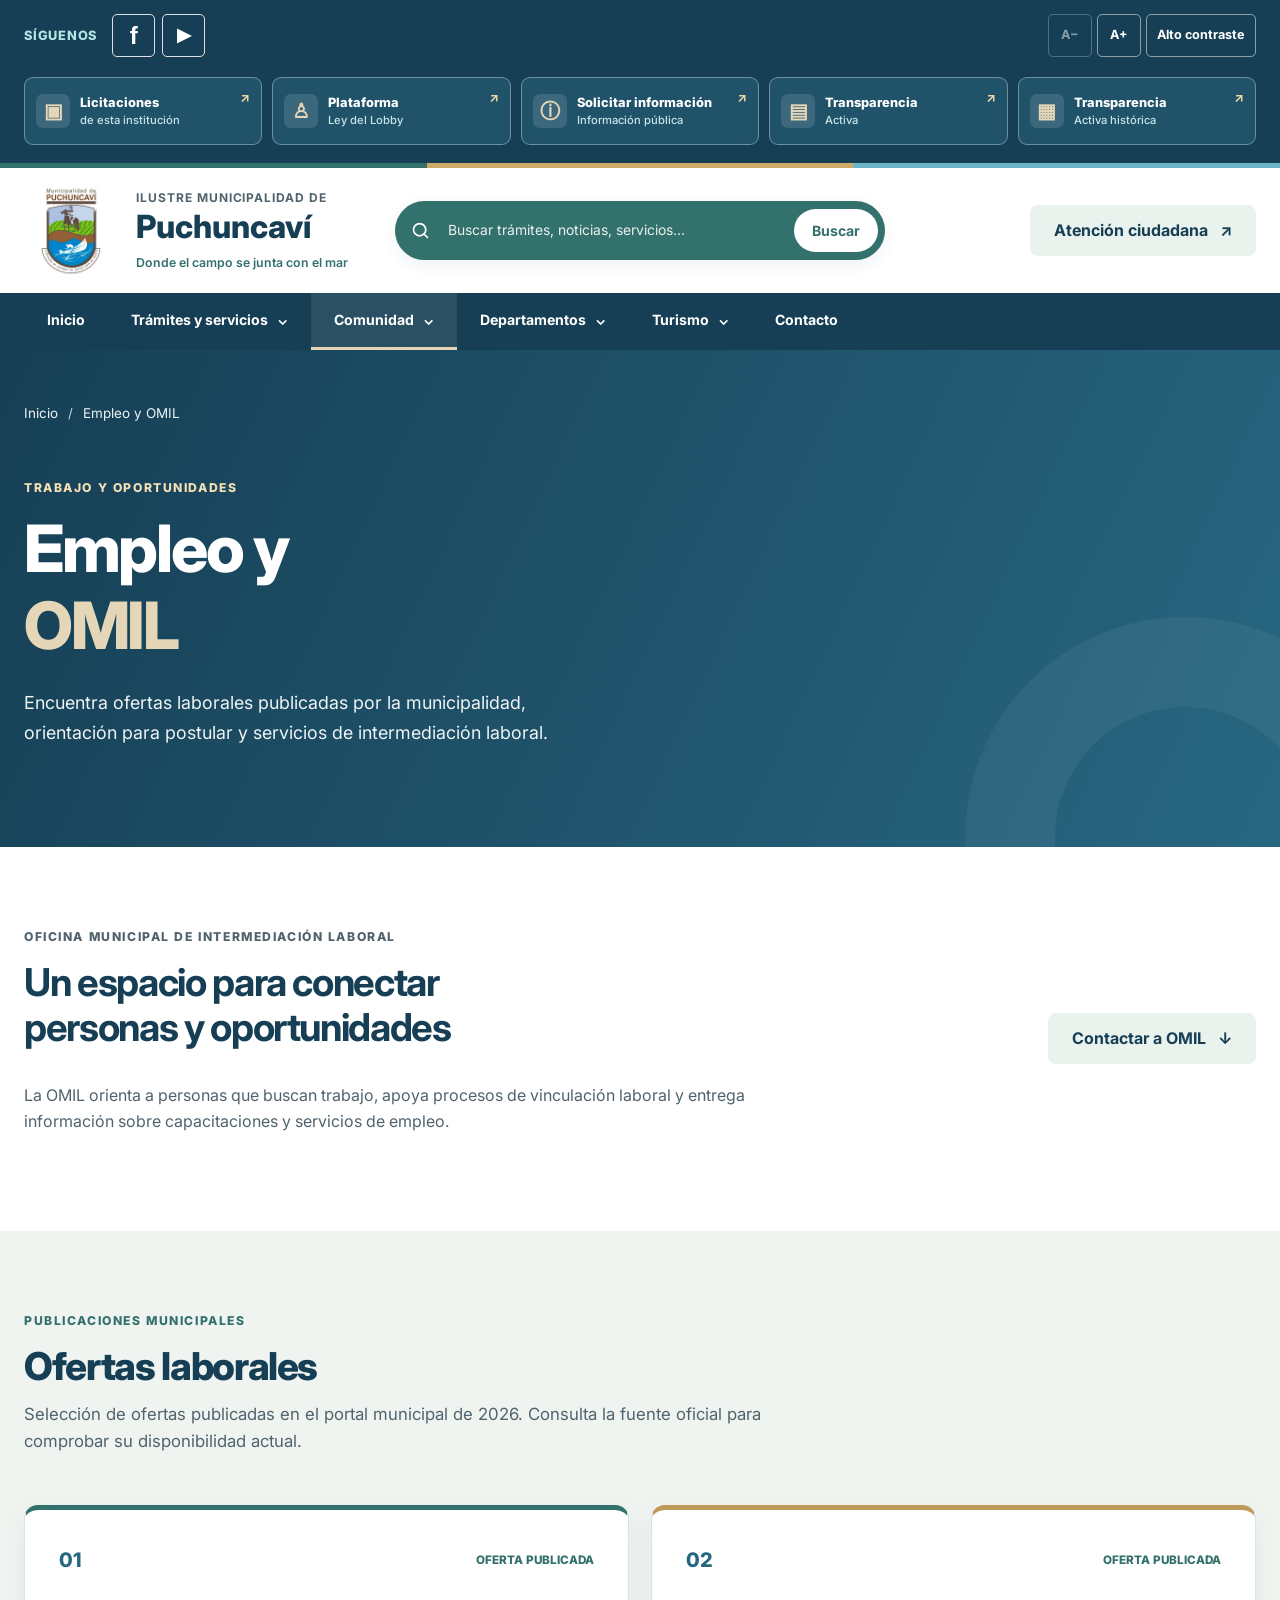
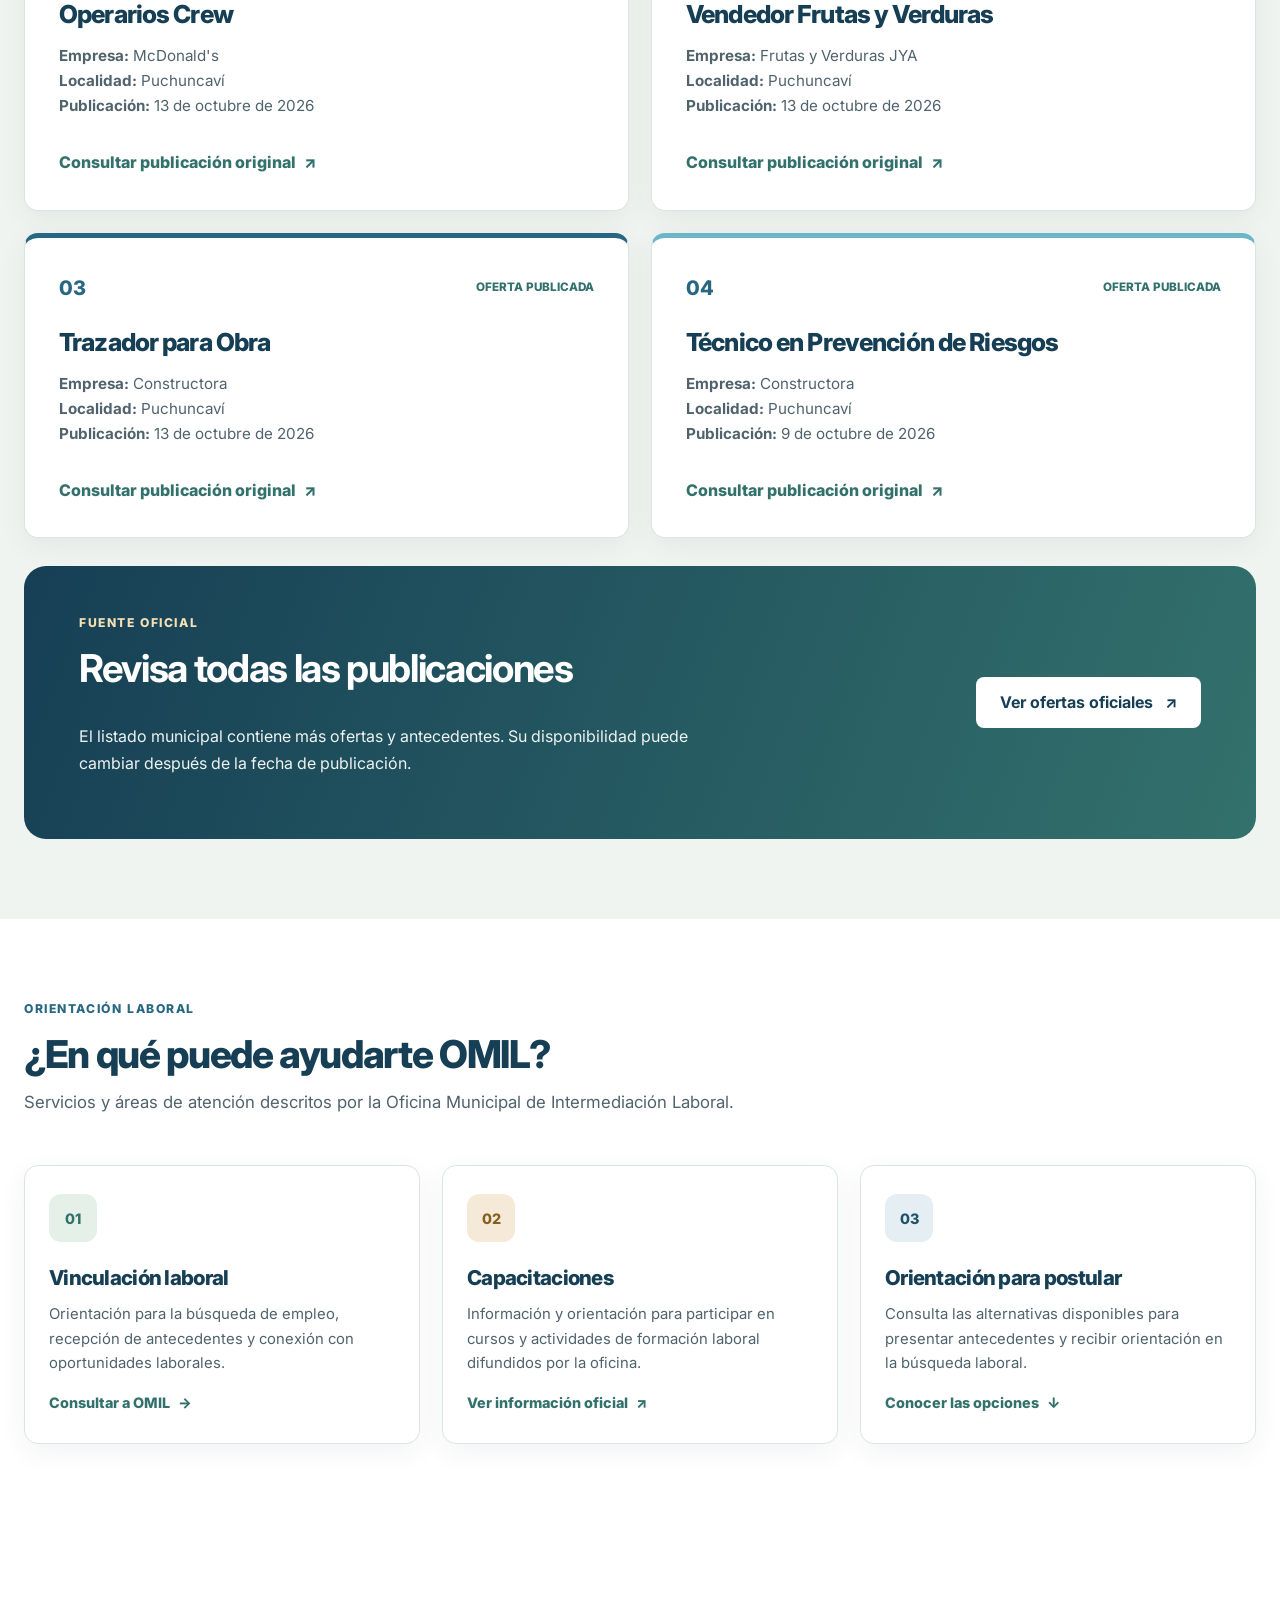
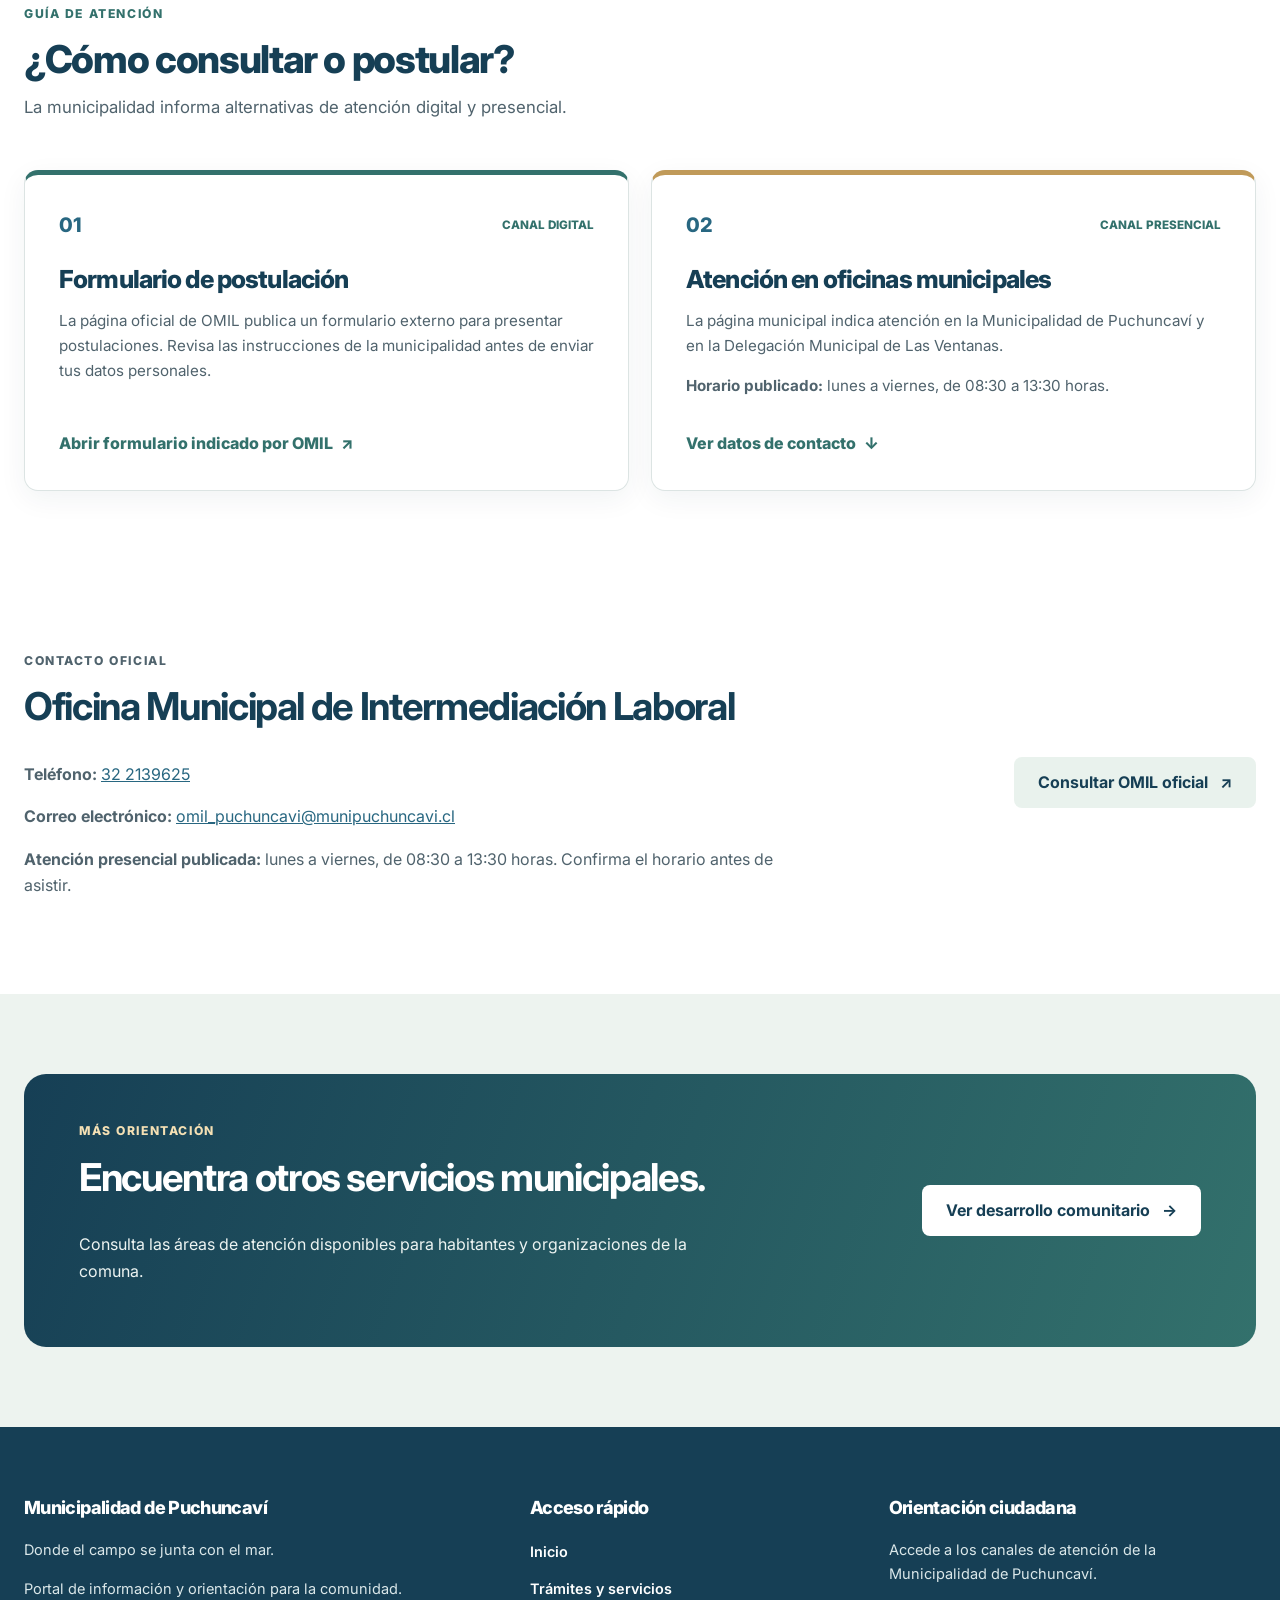
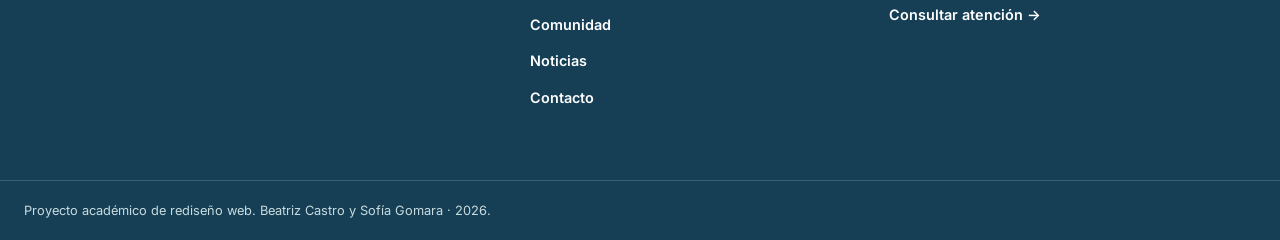
==== paginas/empleo-omil.html @ 48738a13 "Add files via upload" ====
<!DOCTYPE html>
<html lang="es-CL">
<head>
  <meta charset="UTF-8">
  <meta name="viewport" content="width=device-width, initial-scale=1.0">

  <meta
    name="description"
    content="Ofertas laborales, capacitaciones y orientación de la Oficina Municipal de Intermediación Laboral de Puchuncaví."
  >
  <meta name="theme-color" content="#163F55">

  <title>Empleo y OMIL | Municipalidad de Puchuncaví</title>

  <link rel="preconnect" href="https://fonts.googleapis.com">
  <link rel="preconnect" href="https://fonts.gstatic.com" crossorigin>

  <link
    href="https://fonts.googleapis.com/css2?family=Inter:wght@400;500;600;700;800&display=swap"
    rel="stylesheet"
  >

  <link rel="stylesheet" href="../css/estilos.css">
  <script src="../js/main.js" defer></script>
</head>

<body class="pagina-interior pagina-empleo">

  <a class="saltar-contenido" href="#contenido-principal">
    Saltar al contenido principal
  </a>

  <!-- CABECERA INSTITUCIONAL -->

  <header class="cabecera">

    <div class="barra-superior barra-superior--institucional">
      <div class="contenedor barra-superior__contenido">

        <div class="barra-superior__redes">
          <span class="barra-superior__etiqueta">SÍGUENOS</span>

          <nav class="redes-sociales" aria-label="Redes sociales municipales">
            <a
              class="redes-sociales__enlace"
              href="https://www.facebook.com/MunicipalidadPuchuncavi"
              target="_blank"
              rel="noopener noreferrer"
              aria-label="Facebook municipal, abre otra pestaña"
              title="Facebook municipal"
            >
              <span aria-hidden="true">f</span>
            </a>

            <a
              class="redes-sociales__enlace redes-sociales__enlace--youtube"
              href="https://www.youtube.com/channel/UCqsq_ICqY2jT9HgJ0vWUYuw"
              target="_blank"
              rel="noopener noreferrer"
              aria-label="YouTube municipal, abre otra pestaña"
              title="YouTube municipal"
            >
              <span aria-hidden="true">▶</span>
            </a>
          </nav>
        </div>

        <nav
          class="enlaces-institucionales"
          aria-label="Portales institucionales"
        >
          <a
            href="https://munipuchuncavi.cl/transparencianew2.php"
            target="_blank"
            rel="noopener noreferrer"
          >
            Transparencia municipal
            <span aria-hidden="true">↗</span>
          </a>

          <a
            href="https://www.leylobby.gob.cl/"
            target="_blank"
            rel="noopener noreferrer"
          >
            Ley del Lobby
            <span aria-hidden="true">↗</span>
          </a>
        </nav>

        <div
          class="herramientas-accesibilidad"
          role="group"
          aria-label="Herramientas de accesibilidad"
        >
          <button
            class="herramienta"
            type="button"
            data-accion="reducir-texto"
            aria-label="Reducir tamaño del texto"
          >A−</button>

          <button
            class="herramienta"
            type="button"
            data-accion="aumentar-texto"
            aria-label="Aumentar tamaño del texto"
          >A+</button>

          <button
            class="herramienta"
            type="button"
            data-accion="alternar-contraste"
            aria-pressed="false"
          >Alto contraste</button>
        </div>

      </div>
    </div>

    <div class="franja-identidad" aria-hidden="true">
      <span class="franja-identidad__verde"></span>
      <span class="franja-identidad__arena"></span>
      <span class="franja-identidad__celeste"></span>
    </div>

    <div class="contenedor cabecera__principal">

      <a
        class="identidad"
        href="../index.html"
        aria-label="Municipalidad de Puchuncaví, volver al inicio"
      >
        <img
          class="identidad__logo"
          src="../assets/imagenes/identidad/logo-puchuncavi.jpg"
          alt=""
          width="400"
          height="400"
        >

        <span class="identidad__texto">
          <span class="identidad__superior">
            Ilustre Municipalidad de
          </span>
          <span class="identidad__nombre">
            Puchuncaví
          </span>
          <span class="identidad__descripcion">
            Donde el campo se junta con el mar
          </span>
        </span>
      </a>

      <div class="cabecera__acciones">
        <a
          class="cabecera__contacto boton boton--secundario"
          href="contacto.html"
        >
          Atención ciudadana
          <span aria-hidden="true">↗</span>
        </a>

        <button
          class="boton-menu"
          type="button"
          aria-controls="menu-principal"
          aria-expanded="false"
          aria-label="Abrir menú de navegación"
        >
          <span class="boton-menu__linea"></span>
          <span class="boton-menu__linea"></span>
          <span class="boton-menu__linea"></span>
        </button>
      </div>

    </div>

    <nav
      class="navegacion"
      id="menu-principal"
      aria-label="Navegación principal"
    >
      <div class="contenedor">
        <ul class="navegacion__lista">

          <li>
            <a class="navegacion__enlace" href="../index.html">
              Inicio
            </a>
          </li>

          <li>
            <a class="navegacion__enlace" href="tramites.html">
              Trámites y servicios
            </a>
          </li>

          <li>
            <a class="navegacion__enlace" href="desarrollo-comunitario.html">
              Comunidad
            </a>
          </li>

          <li>
            <a class="navegacion__enlace" href="seguridad-emergencias.html">
              Seguridad
            </a>
          </li>

          <li>
            <a class="navegacion__enlace" href="noticias.html">
              Noticias
            </a>
          </li>

          <li>
            <a class="navegacion__enlace" href="contacto.html">
              Contacto
            </a>
          </li>

        </ul>
      </div>
    </nav>

  </header>

  <!-- CONTENIDO PRINCIPAL -->

  <main id="contenido-principal">

    <!-- PORTADA -->

    <section
      class="interior-hero interior-hero--empleo"
      aria-labelledby="titulo-empleo"
    >
      <div class="contenedor">

        <nav class="migas" aria-label="Ruta de navegación">
          <ol>
            <li><a href="../index.html">Inicio</a></li>
            <li aria-current="page">Empleo y OMIL</li>
          </ol>
        </nav>

        <div class="interior-hero__contenido">

          <div class="interior-hero__texto">
            <p class="etiqueta etiqueta--clara">
              Trabajo y oportunidades
            </p>

            <h1 id="titulo-empleo">
              Empleo y
              <span>OMIL</span>
            </h1>

            <p>
              Encuentra ofertas laborales publicadas
              por la municipalidad, orientación
              para postular y servicios de
              intermediación laboral.
            </p>
          </div>

          <div class="interior-hero__detalle" aria-hidden="true">
            <span class="interior-hero__numero">07</span>
            <span class="interior-hero__detalle-texto">
              Desarrollo laboral
            </span>
          </div>

        </div>
      </div>
    </section>

    <!-- INTRODUCCIÓN -->

    <section
      class="seccion seccion--introduccion"
      aria-labelledby="titulo-omil"
    >
      <div class="contenedor">

        <div class="introduccion-interior">

          <div>
            <p class="etiqueta etiqueta--verde">
              Oficina Municipal de Intermediación Laboral
            </p>

            <h2 id="titulo-omil">
              Un espacio para conectar personas y oportunidades
            </h2>

            <p>
              La OMIL orienta a personas que buscan trabajo,
              apoya procesos de vinculación laboral
              y entrega información sobre
              capacitaciones y servicios de empleo.
            </p>
          </div>

          <a
            class="boton boton--secundario"
            href="#contacto-omil"
          >
            Contactar a OMIL
            <span aria-hidden="true">↓</span>
          </a>

        </div>
      </div>
    </section>

    <!-- LISTADO DE OFERTAS REALES -->

    <section
      class="seccion seccion--categorias"
      aria-labelledby="titulo-ofertas"
    >
      <div class="contenedor">

        <div class="seccion__encabezado">
          <div>
            <p class="etiqueta etiqueta--verde">
              Publicaciones municipales
            </p>

            <h2 id="titulo-ofertas">
              Ofertas laborales
            </h2>

            <p class="seccion__descripcion">
              Selección de ofertas publicadas
              en el portal municipal de 2026.
              Consulta la fuente oficial para
              comprobar su disponibilidad actual.
            </p>
          </div>
        </div>

        <!--
          Cada oferta mantiene la misma estructura:
          cargo, empresa, localidad, fecha y enlace.
          El listado es una selección de publicaciones,
          no una consulta de vacantes en tiempo real.
        -->

        <div class="cuadricula cuadricula--dos">

          <article class="categoria-tramite categoria-tramite--verde">
            <div class="categoria-tramite__encabezado">
              <span class="categoria-tramite__numero" aria-hidden="true">
                01
              </span>
              <span class="categoria-tramite__tipo">
                Oferta publicada
              </span>
            </div>

            <h3>Operarios Crew</h3>

            <p>
              <strong>Empresa:</strong> McDonald's
              <br>
              <strong>Localidad:</strong> Puchuncaví
              <br>
              <strong>Publicación:</strong>
              <time datetime="2026-10-13">13 de octubre de 2026</time>
            </p>

            <ul class="categoria-tramite__enlaces">
              <li>
                <a
                  href="https://www.munipuchuncavi.cl/ofertasLaborales2026.php"
                  target="_blank"
                  rel="noopener noreferrer"
                >
                  Consultar publicación original
                  <span aria-hidden="true">↗</span>
                </a>
              </li>
            </ul>
          </article>

          <article class="categoria-tramite categoria-tramite--arena">
            <div class="categoria-tramite__encabezado">
              <span class="categoria-tramite__numero" aria-hidden="true">
                02
              </span>
              <span class="categoria-tramite__tipo">
                Oferta publicada
              </span>
            </div>

            <h3>Vendedor Frutas y Verduras</h3>

            <p>
              <strong>Empresa:</strong> Frutas y Verduras JYA
              <br>
              <strong>Localidad:</strong> Puchuncaví
              <br>
              <strong>Publicación:</strong>
              <time datetime="2026-10-13">13 de octubre de 2026</time>
            </p>

            <ul class="categoria-tramite__enlaces">
              <li>
                <a
                  href="https://www.munipuchuncavi.cl/ofertasLaborales2026.php"
                  target="_blank"
                  rel="noopener noreferrer"
                >
                  Consultar publicación original
                  <span aria-hidden="true">↗</span>
                </a>
              </li>
            </ul>
          </article>

          <article class="categoria-tramite categoria-tramite--azul">
            <div class="categoria-tramite__encabezado">
              <span class="categoria-tramite__numero" aria-hidden="true">
                03
              </span>
              <span class="categoria-tramite__tipo">
                Oferta publicada
              </span>
            </div>

            <h3>Trazador para Obra</h3>

            <p>
              <strong>Empresa:</strong> Constructora
              <br>
              <strong>Localidad:</strong> Puchuncaví
              <br>
              <strong>Publicación:</strong>
              <time datetime="2026-10-13">13 de octubre de 2026</time>
            </p>

            <ul class="categoria-tramite__enlaces">
              <li>
                <a
                  href="https://www.munipuchuncavi.cl/ofertasLaborales2026.php"
                  target="_blank"
                  rel="noopener noreferrer"
                >
                  Consultar publicación original
                  <span aria-hidden="true">↗</span>
                </a>
              </li>
            </ul>
          </article>

          <article class="categoria-tramite categoria-tramite--celeste">
            <div class="categoria-tramite__encabezado">
              <span class="categoria-tramite__numero" aria-hidden="true">
                04
              </span>
              <span class="categoria-tramite__tipo">
                Oferta publicada
              </span>
            </div>

            <h3>Técnico en Prevención de Riesgos</h3>

            <p>
              <strong>Empresa:</strong> Constructora
              <br>
              <strong>Localidad:</strong> Puchuncaví
              <br>
              <strong>Publicación:</strong>
              <time datetime="2026-10-09">9 de octubre de 2026</time>
            </p>

            <ul class="categoria-tramite__enlaces">
              <li>
                <a
                  href="https://www.munipuchuncavi.cl/ofertasLaborales2026.php"
                  target="_blank"
                  rel="noopener noreferrer"
                >
                  Consultar publicación original
                  <span aria-hidden="true">↗</span>
                </a>
              </li>
            </ul>
          </article>

        </div>

        <div class="bloque-orientacion bloque-orientacion--separado">
          <div class="bloque-orientacion__texto">
            <p class="etiqueta etiqueta--clara">
              Fuente oficial
            </p>

            <h2>
              Revisa todas las publicaciones
            </h2>

            <p>
              El listado municipal contiene más ofertas
              y antecedentes. Su disponibilidad puede cambiar
              después de la fecha de publicación.
            </p>
          </div>

          <a
            class="boton boton--claro"
            href="https://www.munipuchuncavi.cl/ofertasLaborales2026.php"
            target="_blank"
            rel="noopener noreferrer"
          >
            Ver ofertas oficiales
            <span aria-hidden="true">↗</span>
          </a>
        </div>

      </div>
    </section>

    <!-- SERVICIOS DE LA OFICINA OMIL -->

    <section
      class="seccion seccion--tramites-destacados"
      aria-labelledby="titulo-servicios-omil"
    >
      <div class="contenedor">

        <div class="seccion__encabezado">
          <div>
            <p class="etiqueta etiqueta--azul">
              Orientación laboral
            </p>

            <h2 id="titulo-servicios-omil">
              ¿En qué puede ayudarte OMIL?
            </h2>

            <p class="seccion__descripcion">
              Servicios y áreas de atención descritos
              por la Oficina Municipal de Intermediación Laboral.
            </p>
          </div>
        </div>

        <div class="cuadricula cuadricula--tres">

          <article class="tarjeta-servicio">
            <span
              class="tarjeta-servicio__icono tarjeta-servicio__icono--verde"
              aria-hidden="true"
            >01</span>

            <h3>Vinculación laboral</h3>
            <p>
              Orientación para la búsqueda de empleo,
              recepción de antecedentes y conexión
              con oportunidades laborales.
            </p>

            <a href="#contacto-omil">
              Consultar a OMIL
              <span aria-hidden="true">→</span>
            </a>
          </article>

          <article class="tarjeta-servicio">
            <span
              class="tarjeta-servicio__icono tarjeta-servicio__icono--arena"
              aria-hidden="true"
            >02</span>

            <h3>Capacitaciones</h3>
            <p>
              Información y orientación para participar
              en cursos y actividades de formación
              laboral difundidos por la oficina.
            </p>

            <a
              href="https://www.munipuchuncavi.cl/ofertas.php"
              target="_blank"
              rel="noopener noreferrer"
            >
              Ver información oficial
              <span aria-hidden="true">↗</span>
            </a>
          </article>

          <article class="tarjeta-servicio">
            <span
              class="tarjeta-servicio__icono tarjeta-servicio__icono--azul"
              aria-hidden="true"
            >03</span>

            <h3>Orientación para postular</h3>
            <p>
              Consulta las alternativas disponibles
              para presentar antecedentes y recibir
              orientación en la búsqueda laboral.
            </p>

            <a href="#como-postular">
              Conocer las opciones
              <span aria-hidden="true">↓</span>
            </a>
          </article>

        </div>
      </div>
    </section>

    <!-- POSTULACIONES -->

    <section
      class="seccion seccion--tramites"
      id="como-postular"
      aria-labelledby="titulo-postular"
    >
      <div class="contenedor">

        <div class="seccion__encabezado">
          <div>
            <p class="etiqueta etiqueta--verde">
              Guía de atención
            </p>

            <h2 id="titulo-postular">
              ¿Cómo consultar o postular?
            </h2>

            <p class="seccion__descripcion">
              La municipalidad informa alternativas
              de atención digital y presencial.
            </p>
          </div>
        </div>

        <div class="cuadricula cuadricula--dos">

          <article class="categoria-tramite categoria-tramite--verde">
            <div class="categoria-tramite__encabezado">
              <span class="categoria-tramite__numero" aria-hidden="true">
                01
              </span>
              <span class="categoria-tramite__tipo">
                Canal digital
              </span>
            </div>

            <h3>Formulario de postulación</h3>

            <p>
              La página oficial de OMIL publica
              un formulario externo para presentar
              postulaciones. Revisa las instrucciones
              de la municipalidad antes de enviar
              tus datos personales.
            </p>

            <ul class="categoria-tramite__enlaces">
              <li>
                <a
                  href="https://forms.gle/nvrRvSuUmkgK8mAd7"
                  target="_blank"
                  rel="noopener noreferrer"
                >
                  Abrir formulario indicado por OMIL
                  <span aria-hidden="true">↗</span>
                </a>
              </li>
            </ul>
          </article>

          <article class="categoria-tramite categoria-tramite--arena">
            <div class="categoria-tramite__encabezado">
              <span class="categoria-tramite__numero" aria-hidden="true">
                02
              </span>
              <span class="categoria-tramite__tipo">
                Canal presencial
              </span>
            </div>

            <h3>Atención en oficinas municipales</h3>

            <p>
              La página municipal indica atención
              en la Municipalidad de Puchuncaví
              y en la Delegación Municipal
              de Las Ventanas.
            </p>

            <p>
              <strong>Horario publicado:</strong>
              lunes a viernes, de 08:30 a 13:30 horas.
            </p>

            <ul class="categoria-tramite__enlaces">
              <li>
                <a href="#contacto-omil">
                  Ver datos de contacto
                  <span aria-hidden="true">↓</span>
                </a>
              </li>
            </ul>
          </article>

        </div>

      </div>
    </section>

    <!-- CONTACTO ESPECÍFICO OMIL -->

    <section
      class="seccion seccion--introduccion"
      id="contacto-omil"
      aria-labelledby="titulo-contacto-omil"
    >
      <div class="contenedor">

        <div class="introduccion-interior">

          <div>
            <p class="etiqueta etiqueta--verde">
              Contacto oficial
            </p>

            <h2 id="titulo-contacto-omil">
              Oficina Municipal de Intermediación Laboral
            </h2>

            <p>
              <strong>Teléfono:</strong>
              <a href="tel:+56322139625">
                32 2139625
              </a>
            </p>

            <p>
              <strong>Correo electrónico:</strong>
              <a href="mailto:omil_puchuncavi@munipuchuncavi.cl">
                omil_puchuncavi@munipuchuncavi.cl
              </a>
            </p>

            <p>
              <strong>Atención presencial publicada:</strong>
              lunes a viernes, de 08:30 a 13:30 horas.
              Confirma el horario antes de asistir.
            </p>
          </div>

          <a
            class="boton boton--secundario"
            href="https://www.munipuchuncavi.cl/omil.php"
            target="_blank"
            rel="noopener noreferrer"
          >
            Consultar OMIL oficial
            <span aria-hidden="true">↗</span>
          </a>

        </div>

      </div>
    </section>

    <!-- OTRAS SECCIONES -->

    <section
      class="seccion seccion--orientacion"
      aria-labelledby="titulo-cierre"
    >
      <div class="contenedor">

        <div class="bloque-orientacion">

          <div class="bloque-orientacion__texto">
            <p class="etiqueta etiqueta--clara">
              Más orientación
            </p>

            <h2 id="titulo-cierre">
              Encuentra otros servicios municipales.
            </h2>

            <p>
              Consulta las áreas de atención disponibles
              para habitantes y organizaciones
              de la comuna.
            </p>
          </div>

          <a
            class="boton boton--claro"
            href="desarrollo-comunitario.html"
          >
            Ver desarrollo comunitario
            <span aria-hidden="true">→</span>
          </a>

        </div>

      </div>
    </section>

  </main>

  <!-- PIE DE PÁGINA -->

  <footer class="pie-pagina">

    <div class="contenedor pie-pagina__contenido">

      <div class="pie-pagina__identidad">
        <h2>Municipalidad de Puchuncaví</h2>
        <p>Donde el campo se junta con el mar.</p>
        <p>
          Portal de información y orientación
          para la comunidad.
        </p>
      </div>

      <div class="pie-pagina__enlaces">
        <h2>Acceso rápido</h2>
        <ul>
          <li><a href="../index.html">Inicio</a></li>
          <li><a href="tramites.html">Trámites y servicios</a></li>
          <li><a href="desarrollo-comunitario.html">Comunidad</a></li>
          <li><a href="noticias.html">Noticias</a></li>
          <li><a href="contacto.html">Contacto</a></li>
        </ul>
      </div>

      <div class="pie-pagina__atencion">
        <h2>Orientación ciudadana</h2>
        <p>
          Accede a los canales de atención
          de la Municipalidad de Puchuncaví.
        </p>
        <a href="contacto.html">
          Consultar atención →
        </a>
      </div>

    </div>

    <div class="pie-pagina__inferior">
      <div class="contenedor">
        <p>
          Proyecto académico de rediseño web.
          Beatriz Castro y Sofía Gomara · 2026.
        </p>
      </div>
    </div>

  </footer>

</body>
</html>
---- css/estilos.css ----
/* ==================================================
   MUNICIPALIDAD DE PUCHUNCAVÍ
   HOJA DE ESTILOS COMPARTIDA
================================================== */

:root {
  --azul-900: #163f55;
  --azul-800: #20536a;
  --azul-700: #286781;
  --verde-700: #33716c;
  --verde-600: #477d68;
  --verde-100: #e9f2ed;
  --arena-600: #a37c40;
  --arena-300: #e6d6b8;
  --celeste: #6bb7c7;
  --fondo: #f4f6f5;
  --texto: #1c3340;
  --texto-secundario: #50636d;
  --borde: #dce4e3;
  --fuente: "Inter", Arial, sans-serif;
  --radio-sm: 8px;
  --radio-md: 14px;
  --radio-lg: 22px;
  --sombra-suave: 0 8px 28px rgba(16,51,68,.06);
  --sombra-media: 0 18px 48px rgba(16,51,68,.12);
  --transicion: 220ms ease;
}

/* ESTILOS BÁSICOS */

*, *::before, *::after {
  box-sizing: border-box;
}

html {
  scroll-behavior: smooth;
}

body {
  margin: 0;
  background: var(--fondo);
  color: var(--texto);
  font-family: var(--fuente);
  font-size: 1rem;
  line-height: 1.65;
  -webkit-font-smoothing: antialiased;
}

img, picture, video, svg {
  display: block;
  max-width: 100%;
}

img {
  height: auto;
}

button, input, select, textarea {
  font: inherit;
}

button {
  cursor: pointer;
}

a {
  color: inherit;
  text-decoration: none;
}

h1, h2, h3, p {
  margin-top: 0;
}

h1, h2, h3 {
  line-height: 1.17;
  letter-spacing: -.035em;
}

h1, h2 {
  text-wrap: balance;
}

p {
  max-width: 75ch;
}

ul {
  margin: 0;
  padding: 0;
}

.contenedor {
  width: min(calc(100% - 48px), 1540px);
  margin-inline: auto;
}

.seccion {
  padding-block: 80px;
}

.seccion__encabezado {
  display: flex;
  justify-content: space-between;
  align-items: end;
  gap: 30px;
  margin-bottom: 32px;
}

.seccion__encabezado h2 {
  margin-bottom: 12px;
  color: var(--azul-900);
  font-size: clamp(1.9rem,3vw,2.65rem);
  font-weight: 800;
}

.seccion__descripcion {
  color: var(--texto-secundario);
  font-size: 1.05rem;
}

.cuadricula {
  display: grid;
  gap: 22px;
}

.cuadricula--cuatro {
  grid-template-columns: repeat(4,minmax(0,1fr));
}

.cuadricula--tres {
  grid-template-columns: repeat(3,minmax(0,1fr));
}

.cuadricula--dos {
  grid-template-columns: repeat(2,minmax(0,1fr));
}

.etiqueta {
  margin-bottom: 13px;
  font-size: .76rem;
  font-weight: 800;
  letter-spacing: .13em;
  text-transform: uppercase;
}

.etiqueta--verde {
  color: var(--verde-700);
}

.etiqueta--azul {
  color: var(--azul-700);
}

.etiqueta--clara {
  color: #f4e0b4;
}

/* BOTONES */

.boton {
  display: inline-flex;
  align-items: center;
  justify-content: center;
  gap: 12px;
  min-height: 50px;
  padding: 13px 22px;
  border: 2px solid transparent;
  border-radius: var(--radio-sm);
  font-weight: 700;
  line-height: 1.3;
  text-align: center;
  transition:
    background var(--transicion),
    color var(--transicion),
    transform var(--transicion);
}

.boton:hover {
  transform: translateY(-2px);
}

.boton--primario {
  background: var(--azul-900);
  color: #ffffff;
}

.boton--primario:hover {
  background: #0d3043;
}

.boton--secundario {
  background: var(--verde-100);
  color: var(--azul-900);
}

.boton--secundario:hover {
  background: #d6e8df;
}

.boton--claro {
  background: #ffffff;
  color: var(--azul-900);
}

.boton--claro:hover {
  background: #eef5f1;
}

.enlace-destacado {
  display: inline-flex;
  align-items: center;
  gap: 10px;
  min-height: 44px;
  color: var(--azul-900);
  font-weight: 800;
}

.enlace-destacado:hover {
  text-decoration: underline;
}

/* ==================================================
   CABECERA MUNICIPAL
================================================== */

.cabecera {
  position: relative;
  z-index: 30;
  background: #ffffff;
}

.barra-superior {
  background: var(--azul-900);
  color: #ffffff;
}

.barra-superior__contenido {
  display: flex;
  align-items: center;
  justify-content: space-between;
  flex-wrap: wrap;
  gap: 12px 25px;
  min-height: 72px;
  padding-block: 12px;
}

.barra-superior__redes {
  display: flex;
  align-items: center;
  gap: 15px;
}

.barra-superior__etiqueta {
  color: #b4e4e4;
  font-size: .8rem;
  font-weight: 800;
  letter-spacing: .06em;
}

.redes-sociales {
  display: flex;
  gap: 7px;
}

.redes-sociales__enlace {
  display: grid;
  place-items: center;
  width: 43px;
  height: 43px;
  border: 1px solid rgba(255,255,255,.85);
  border-radius: 5px;
  color: #ffffff;
  font-family: Arial,sans-serif;
  font-size: 1.5rem;
  font-weight: 800;
  line-height: 1;
}

.redes-sociales__enlace:hover {
  background: rgba(255,255,255,.18);
}

.redes-sociales__enlace--youtube {
  font-size: 1.1rem;
}

/* CINCO ACCESOS */

.barra-superior--institucional .barra-superior__contenido {
  display: grid;
  grid-template-columns: 1fr auto;
  align-items: center;
  gap: 15px 24px;
  padding-block: 14px 18px;
}

.barra-superior--institucional .barra-superior__redes {
  grid-column: 1;
  grid-row: 1;
}

.barra-superior--institucional .herramientas-accesibilidad {
  grid-column: 2;
  grid-row: 1;
  justify-content: flex-end;
}

.enlaces-institucionales {
  display: flex;
  align-items: center;
  flex-wrap: wrap;
  gap: 8px;
}

.barra-superior--institucional .enlaces-institucionales {
  grid-column: 1 / -1;
  grid-row: 2;
  display: grid;
  grid-template-columns: repeat(5,minmax(0,1fr));
  gap: 10px;
  width: 100%;
  margin-top: 5px;
}

.enlaces-institucionales > a {
  display: flex;
  align-items: center;
  justify-content: flex-start;
  gap: 10px;
  min-height: 68px;
  min-width: 0;
  padding: 12px 11px;
  border: 1px solid rgba(255,255,255,.35);
  border-radius: 9px;
  background: #20536a;
  color: #ffffff;
  font-size: .8rem;
  font-weight: 700;
  line-height: 1.3;
  transition:
    background .2s,
    border-color .2s,
    transform .2s;
}

.enlaces-institucionales > a:hover {
  background: #286781;
  border-color: #d0ab68;
  transform: translateY(-2px);
}

.enlaces-institucionales .acceso-icono {
  display: grid;
  place-items: center;
  flex-shrink: 0;
  width: 34px;
  height: 34px;
  border-radius: 7px;
  background: rgba(255,255,255,.12);
  color: #e6d6b8;
  font-size: 1.25rem;
}

.enlaces-institucionales .acceso-texto {
  display: flex;
  flex: 1;
  flex-direction: column;
  align-items: flex-start;
  gap: 3px;
  min-width: 0;
  font-size: .8rem;
  font-weight: 800;
  line-height: 1.25;
}

.enlaces-institucionales .acceso-texto small {
  color: #c6e5e5;
  font-size: .7rem;
  font-weight: 500;
}

.enlaces-institucionales .acceso-flecha {
  align-self: flex-start;
  flex-shrink: 0;
  color: #f0d8a7;
}

.herramientas-accesibilidad {
  display: flex;
  align-items: center;
  flex-wrap: wrap;
  gap: 5px;
}

.herramienta {
  min-width: 44px;
  min-height: 43px;
  padding: 7px 10px;
  border: 1px solid rgba(255,255,255,.5);
  border-radius: 5px;
  background: transparent;
  color: #ffffff;
  font-size: .79rem;
  font-weight: 700;
}

.herramienta:hover {
  background: rgba(255,255,255,.18);
}

.herramienta:disabled {
  opacity: .5;
  cursor: not-allowed;
}

/* FRANJA DE COLORES */

.franja-identidad {
  display: grid;
  grid-template-columns: repeat(3,1fr);
  height: 5px;
}

.franja-identidad__verde {
  background: #33716c;
}

.franja-identidad__arena {
  background: #d0ab68;
}

.franja-identidad__celeste {
  background: #6bb7c7;
}

/* ESCUDO */

.cabecera__principal {
  display: flex;
  justify-content: space-between;
  align-items: center;
  gap: 30px;
  min-height: 125px;
  padding-block: 15px;
}

.identidad {
  display: inline-flex;
  align-items: center;
  gap: 18px;
  min-width: 0;
}

.identidad__logo {
  width: 94px;
  height: 94px;
  flex-shrink: 0;
  object-fit: contain;
  background: #ffffff;
}

.identidad__texto {
  display: flex;
  flex-direction: column;
}

.identidad__superior {
  margin-bottom: 2px;
  color: var(--texto-secundario);
  font-size: .75rem;
  font-weight: 700;
  letter-spacing: .08em;
  text-transform: uppercase;
}

.identidad__nombre {
  color: var(--azul-900);
  font-size: clamp(1.5rem,2.5vw,2.05rem);
  font-weight: 800;
  line-height: 1.15;
}

.identidad__descripcion {
  margin-top: 7px;
  color: var(--verde-700);
  font-size: .77rem;
  font-weight: 600;
}

.cabecera__acciones {
  display: flex;
  align-items: center;
  gap: 16px;
}

/* MENÚ PRINCIPAL */

.navegacion {
  background: var(--azul-900);
}

.navegacion__lista {
  display: flex;
  align-items: center;
  list-style: none;
}

.navegacion__item {
  position: relative;
}

.navegacion__enlace {
  display: flex;
  align-items: center;
  gap: 9px;
  min-height: 57px;
  padding: 14px 23px;
  border-bottom: 3px solid transparent;
  color: #ffffff;
  font-size: .88rem;
  font-weight: 700;
}

.navegacion__enlace:hover,
.navegacion__item:focus-within > .navegacion__enlace {
  background: var(--azul-800);
}

.navegacion__enlace[aria-current="page"] {
  background: rgba(255,255,255,.09);
  border-bottom-color: var(--arena-300);
}

/* DESPLEGABLES */

.navegacion__submenu {
  position: absolute;
  z-index: 150;
  top: 100%;
  left: 0;
  min-width: 260px;
  max-width: 370px;
  max-height: 70vh;
  overflow-y: auto;
  margin: 0;
  padding: 10px;
  border: 1px solid var(--borde);
  border-top: 4px solid #d0ab68;
  border-radius: 0 0 12px 12px;
  background: #ffffff;
  box-shadow: 0 18px 40px rgba(10,40,55,.2);
  list-style: none;
  opacity: 0;
  visibility: hidden;
  pointer-events: none;
  transform: translateY(6px);
  transition: opacity .18s, transform .18s;
}

.navegacion__submenu--amplio {
  min-width: 340px;
}

.navegacion__item:hover > .navegacion__submenu,
.navegacion__item:focus-within > .navegacion__submenu {
  opacity: 1;
  visibility: visible;
  pointer-events: auto;
  transform: translateY(0);
}

.navegacion__submenu a {
  display: block;
  padding: 10px 12px;
  border-radius: 6px;
  color: var(--azul-900);
  font-size: .85rem;
  font-weight: 600;
}

.navegacion__submenu a:hover {
  background: var(--verde-100);
  color: var(--verde-700);
}

.boton-menu {
  display: none;
  width: 50px;
  height: 50px;
  padding: 12px;
  border: 0;
  border-radius: 8px;
  background: var(--azul-900);
}

.boton-menu__linea {
  display: block;
  width: 100%;
  height: 2px;
  margin-block: 5px;
  background: #ffffff;
}

/* ==================================================
   PORTADA
================================================== */

.hero--fotografia {
  position: relative;
  isolation: isolate;
  display: flex;
  align-items: center;
  min-height: 500px;
  overflow: hidden;
  background: var(--azul-900);
  color: #ffffff;
}

.hero__imagen {
  position: absolute;
  z-index: -2;
  inset: 0;
  background-image:
    url("../assets/imagenes/portada/hero-puchuncavi.jpg");
  background-size: cover;
  background-position: center 47%;
}

.hero--fotografia::after {
  content: "";
  position: absolute;
  z-index: -1;
  inset: 0;
  background: linear-gradient(
    90deg,
    rgba(10,39,55,.93),
    rgba(14,48,62,.77) 45%,
    rgba(15,48,61,.2)
  );
}

.hero__contenido {
  padding-block: 110px;
}

.hero__informacion {
  max-width: 760px;
}

.hero__titulo {
  color: #ffffff;
  font-size: clamp(2.8rem,5vw,4.8rem);
  font-weight: 800;
  line-height: 1.08;
}

.hero__titulo span {
  display: block;
  color: #e9d5ac;
}

.hero__descripcion {
  max-width: 570px;
  margin-bottom: 25px;
  color: #ffffff;
  font-size: 1.1rem;
}

/* ==================================================
   NOTICIAS
================================================== */

.seccion--noticias {
  background: #ffffff;
}

.tarjeta-noticia {
  display: flex;
  flex-direction: column;
  min-width: 0;
  overflow: hidden;
  border: 1px solid var(--borde);
  border-radius: var(--radio-md);
  background: #ffffff;
  box-shadow: var(--sombra-suave);
  transition:
    transform var(--transicion),
    box-shadow var(--transicion);
}

.tarjeta-noticia:hover {
  transform: translateY(-4px);
  box-shadow: var(--sombra-media);
}

.tarjeta-noticia__imagen {
  min-height: 150px;
  background:
    linear-gradient(
      130deg,
      #b5d4cf,
      #5c9f9f 50%,
      #20536a
    );
}

.tarjeta-noticia:nth-child(3n+2)
.tarjeta-noticia__imagen {
  background:
    linear-gradient(
      135deg,
      #e6d6b8,
      #8bb4b5,
      #20536a
    );
}

.tarjeta-noticia:nth-child(3n+3)
.tarjeta-noticia__imagen {
  background:
    linear-gradient(
      135deg,
      #c7e1e5,
      #93b6a5,
      #33716c
    );
}

/* Gráficas de respaldo hasta incorporar
   las fotografías originales en JPG. */

.tarjeta-noticia__imagen--costa {
  background:
    linear-gradient(135deg,#b8e0e4,#5a9bab 58%,#d7c7a5 59%);
}

.tarjeta-noticia__imagen--comunidad {
  background:
    linear-gradient(135deg,#d8e7d3,#a6c9ad 60%,#5c917b);
}

.tarjeta-noticia__imagen--servicios {
  background:
    linear-gradient(135deg,#d7eaf0,#9ebfc9 55%,#587f90);
}

.tarjeta-noticia__contenido {
  display: flex;
  flex: 1;
  flex-direction: column;
  padding: 25px;
}

.noticia-fecha,
.tarjeta-noticia__categoria {
  margin-bottom: 11px;
  color: var(--verde-700);
  font-size: .77rem;
  font-weight: 800;
}

.tarjeta-noticia h3 {
  margin-bottom: 15px;
  color: var(--azul-900);
  font-size: 1.18rem;
  font-weight: 800;
  line-height: 1.4;
  overflow-wrap: anywhere;
}

.tarjeta-noticia p {
  color: var(--texto-secundario);
  font-size: .93rem;
}

.tarjeta-noticia__contenido > a {
  display: inline-flex;
  align-items: center;
  margin-top: auto;
  padding-top: 12px;
  color: var(--verde-700);
  font-size: .9rem;
  font-weight: 800;
}

.tarjeta-noticia__contenido > a:hover {
  text-decoration: underline;
}

/* NOTICIA DESTACADA EN PÁGINAS INTERIORES */

.noticia-principal {
  display: grid;
  grid-template-columns: 1fr 1fr;
  overflow: hidden;
  border-radius: var(--radio-lg);
  background: #ffffff;
  box-shadow: var(--sombra-suave);
}

.noticia-principal > .tarjeta-noticia__imagen {
  min-height: 350px;
}

.noticia-principal__contenido {
  display: flex;
  flex-direction: column;
  justify-content: center;
  align-items: flex-start;
  padding: 45px;
}

.noticia-principal__contenido h3 {
  color: var(--azul-900);
  font-size: clamp(1.7rem,2.5vw,2.5rem);
}

.noticia-principal__contenido p {
  color: var(--texto-secundario);
}

/* PAGINACIÓN */

.paginacion {
  display: flex;
  flex-wrap: wrap;
  align-items: center;
  justify-content: center;
  gap: 8px;
  margin-top: 35px;
}

.paginacion a,
.paginacion__actual {
  display: grid;
  place-items: center;
  min-width: 45px;
  min-height: 45px;
  padding: 8px;
  border: 1px solid var(--borde);
  border-radius: 8px;
  background: #ffffff;
  color: var(--azul-900);
  font-weight: 800;
}

.paginacion a:hover {
  background: var(--verde-100);
  border-color: var(--verde-700);
}

.paginacion__actual {
  background: var(--azul-900);
  border-color: var(--azul-900);
  color: #ffffff;
}

/* ==================================================
   LINKS DE INTERÉS
================================================== */

.seccion--categorias {
  background: #f0f4f1;
}

.tarjeta-interes {
  display: flex;
  flex-direction: column;
  min-height: 195px;
  min-width: 0;
  padding: 25px;
  border: 1px solid var(--borde);
  border-left: 5px solid var(--verde-700);
  border-radius: 12px;
  background: #ffffff;
  box-shadow: var(--sombra-suave);
  transition:
    transform var(--transicion),
    border-color var(--transicion);
}

.tarjeta-interes:nth-child(4n+2) {
  border-left-color: #c09a59;
}

.tarjeta-interes:nth-child(4n+3) {
  border-left-color: #286781;
}

.tarjeta-interes:nth-child(4n+4) {
  border-left-color: #6bb7c7;
}

.tarjeta-interes:hover {
  transform: translateY(-3px);
}

.tarjeta-interes__area {
  margin-bottom: 14px;
  color: var(--verde-700);
  font-size: .71rem;
  font-weight: 800;
  letter-spacing: .06em;
  text-transform: uppercase;
  overflow-wrap: anywhere;
}

.tarjeta-interes h3 {
  margin-bottom: 22px;
  color: var(--azul-900);
  font-size: 1.09rem;
  font-weight: 800;
  line-height: 1.35;
  overflow-wrap: anywhere;
}

.tarjeta-interes__enlace {
  display: inline-flex;
  margin-top: auto;
  color: var(--verde-700);
  font-size: .85rem;
  font-weight: 800;
}

.tarjeta-interes__enlace:hover {
  text-decoration: underline;
}

/* ==================================================
   YOUTUBE
================================================== */

.seccion--video {
  background: #ffffff;
}

.video-municipal {
  width: 100%;
  max-width: 1050px;
  margin-inline: auto;
  aspect-ratio: 16 / 9;
  overflow: hidden;
  border-radius: 18px;
  background: var(--azul-900);
  box-shadow: var(--sombra-media);
}

.video-municipal iframe {
  display: block;
  width: 100%;
  height: 100%;
  border: 0;
}

/* ==================================================
   ESTILOS DE LAS PÁGINAS INTERIORES
================================================== */

.interior-hero {
  position: relative;
  isolation: isolate;
  overflow: hidden;
  padding-block: 36px 82px;
  background: linear-gradient(
    115deg,
    #163f55,
    #286781
  );
  color: #ffffff;
}

.interior-hero::after {
  content: "";
  position: absolute;
  z-index: -1;
  width: 440px;
  height: 440px;
  right: -125px;
  bottom: -210px;
  border: 90px solid rgba(255,255,255,.05);
  border-radius: 50%;
}

.migas {
  margin-bottom: 54px;
}

.migas ol {
  display: flex;
  flex-wrap: wrap;
  gap: 10px;
  padding: 0;
  list-style: none;
}

.migas li {
  color: #edf4f6;
  font-size: .84rem;
}

.migas li + li::before {
  content: "/";
  margin-right: 10px;
  color: #b6d6dd;
}

.migas a:hover {
  text-decoration: underline;
}

.interior-hero__contenido {
  display: flex;
  justify-content: space-between;
  align-items: center;
  gap: 40px;
}

.interior-hero__texto {
  max-width: 760px;
}

.interior-hero h1 {
  margin-bottom: 24px;
  font-size: clamp(2.7rem,5.1vw,4.8rem);
  font-weight: 800;
}

.interior-hero h1 span {
  display: block;
  color: #e6d6b8;
}

.interior-hero__texto > p:last-child {
  max-width: 590px;
  color: #eff4f5;
  font-size: 1.12rem;
}

.interior-hero__detalle {
  display: none;
}

.seccion--introduccion {
  background: #ffffff;
}

.introduccion-interior {
  display: flex;
  justify-content: space-between;
  align-items: center;
  gap: 45px;
}

.introduccion-interior > div {
  max-width: 800px;
}

.introduccion-interior h2 {
  color: var(--azul-900);
  font-size: clamp(1.85rem,3vw,2.5rem);
}

.introduccion-interior p {
  color: var(--texto-secundario);
}

.introduccion-interior a:not(.boton) {
  color: var(--azul-700);
  text-decoration: underline;
}

.seccion--tramites,
.seccion--tramites-destacados {
  background: #ffffff;
}

.seccion--comunidad {
  background: #edf3ef;
}

.seccion--orientacion {
  background: #edf3ef;
}

/* TARJETAS DE SERVICIOS */

.tarjeta-servicio {
  display: flex;
  flex-direction: column;
  min-width: 0;
  min-height: 255px;
  padding: 28px 24px;
  border: 1px solid var(--borde);
  border-radius: var(--radio-md);
  background: #ffffff;
  box-shadow: var(--sombra-suave);
  transition: transform var(--transicion);
}

.tarjeta-servicio:hover {
  transform: translateY(-4px);
}

.tarjeta-servicio__icono {
  display: grid;
  place-items: center;
  width: 48px;
  height: 48px;
  margin-bottom: 24px;
  border-radius: 12px;
  font-size: .9rem;
  font-weight: 800;
}

.tarjeta-servicio__icono--azul {
  background: #e5eef2;
  color: #20536a;
}

.tarjeta-servicio__icono--verde {
  background: #e5f0e9;
  color: #33716c;
}

.tarjeta-servicio__icono--arena {
  background: #f4ead7;
  color: #86601f;
}

.tarjeta-servicio__icono--celeste {
  background: #e3f3f6;
  color: #286781;
}

.tarjeta-servicio h3 {
  margin-bottom: 12px;
  color: var(--azul-900);
  font-size: 1.28rem;
  font-weight: 800;
}

.tarjeta-servicio p {
  flex: 1;
  color: var(--texto-secundario);
  font-size: .93rem;
}

.tarjeta-servicio a {
  display: inline-flex;
  align-items: center;
  align-self: flex-start;
  gap: 8px;
  color: var(--verde-700);
  font-size: .9rem;
  font-weight: 800;
  overflow-wrap: anywhere;
}

.tarjeta-servicio a:hover {
  text-decoration: underline;
}

/* CATEGORÍAS */

.categoria-tramite {
  display: flex;
  flex-direction: column;
  min-width: 0;
  padding: 34px;
  border: 1px solid var(--borde);
  border-top: 5px solid var(--verde-700);
  border-radius: var(--radio-md);
  background: #ffffff;
  box-shadow: var(--sombra-suave);
}

.categoria-tramite--azul {
  border-top-color: #286781;
}

.categoria-tramite--verde {
  border-top-color: #33716c;
}

.categoria-tramite--arena {
  border-top-color: #c09a59;
}

.categoria-tramite--celeste {
  border-top-color: #6bb7c7;
}

.categoria-tramite__encabezado {
  display: flex;
  justify-content: space-between;
  align-items: center;
  gap: 15px;
  margin-bottom: 23px;
}

.categoria-tramite__numero {
  color: var(--azul-700);
  font-size: 1.25rem;
  font-weight: 800;
}

.categoria-tramite__tipo {
  color: var(--verde-700);
  font-size: .73rem;
  font-weight: 800;
  text-align: right;
  text-transform: uppercase;
}

.categoria-tramite h3 {
  margin-bottom: 14px;
  color: var(--azul-900);
  font-size: 1.55rem;
  font-weight: 800;
}

.categoria-tramite > p {
  color: var(--texto-secundario);
  font-size: .95rem;
}

.categoria-tramite__enlaces {
  display: flex;
  flex-direction: column;
  gap: 10px;
  margin-top: auto;
  padding-top: 16px;
  list-style: none;
}

.categoria-tramite__enlaces a {
  display: inline-flex;
  align-items: center;
  gap: 8px;
  color: var(--verde-700);
  font-weight: 800;
  overflow-wrap: anywhere;
}

.categoria-tramite__enlaces a:hover {
  text-decoration: underline;
}

/* REQUISITOS DESPLEGABLES */

.categoria-tramite details {
  margin-top: 16px;
  padding: 16px;
  border: 1px solid var(--borde);
  border-radius: 10px;
  background: #f5f8f6;
}

.categoria-tramite summary {
  color: var(--azul-900);
  font-weight: 800;
  cursor: pointer;
}

.categoria-tramite details[open] summary {
  margin-bottom: 15px;
}

.categoria-tramite details ul {
  padding-left: 20px;
  list-style: disc;
}

.categoria-tramite details li {
  margin-bottom: 8px;
}

/* TARJETAS DE COMUNIDAD */

.tarjeta-comunidad {
  display: flex;
  min-height: 300px;
  padding: 30px;
  border-radius: var(--radio-lg);
  color: #ffffff;
}

.tarjeta-comunidad--verde {
  background: linear-gradient(145deg,#33716c,#204b4d);
}

.tarjeta-comunidad--azul {
  background: linear-gradient(145deg,#286781,#163f55);
}

.tarjeta-comunidad--arena {
  background: linear-gradient(145deg,#a37c40,#765b32);
}

.tarjeta-comunidad__contenido {
  display: flex;
  flex-direction: column;
  align-items: flex-start;
}

.tarjeta-comunidad__numero {
  margin-bottom: 30px;
  color: #e9e4d3;
  font-size: .76rem;
  font-weight: 700;
}

.tarjeta-comunidad h3 {
  color: #ffffff;
  font-size: 1.7rem;
}

.tarjeta-comunidad p {
  flex: 1;
  color: #f2f6f4;
}

.tarjeta-comunidad a {
  display: inline-flex;
  gap: 10px;
  color: #ffffff;
  font-weight: 800;
}

.tarjeta-comunidad a:hover {
  text-decoration: underline;
}

/* ORIENTACIÓN */

.bloque-orientacion {
  display: flex;
  justify-content: space-between;
  align-items: center;
  gap: 35px;
  padding: 47px 55px;
  border-radius: var(--radio-lg);
  background: linear-gradient(110deg,#163f55,#33716c);
  color: #ffffff;
}

.bloque-orientacion__texto {
  max-width: 650px;
}

.bloque-orientacion h2 {
  color: #ffffff;
  font-size: clamp(1.9rem,3vw,2.75rem);
}

.bloque-orientacion p:last-child {
  color: #edf4f2;
}

/* ==================================================
   PIE DE PÁGINA
================================================== */

.pie-pagina {
  background: #163f55;
  color: #ffffff;
}

.pie-pagina__contenido {
  display: grid;
  grid-template-columns: 1.2fr .8fr 1fr;
  gap: 65px;
  padding-block: 70px;
}

.pie-pagina h2 {
  margin-bottom: 20px;
  color: #ffffff;
  font-size: 1.13rem;
  font-weight: 800;
}

.pie-pagina p {
  color: #dae7e9;
  font-size: .91rem;
}

.pie-pagina__enlaces ul {
  display: flex;
  flex-direction: column;
  gap: 10px;
  list-style: none;
}

.pie-pagina a {
  color: #ffffff;
  font-size: .9rem;
  font-weight: 600;
  overflow-wrap: anywhere;
}

.pie-pagina a:hover {
  text-decoration: underline;
}

.pie-pagina__inferior {
  padding-block: 19px;
  border-top: 1px solid rgba(255,255,255,.17);
}

.pie-pagina__inferior p {
  margin: 0;
  color: #c7dcdf;
  font-size: .8rem;
}

/* ==================================================
   ACCESIBILIDAD Y CONTRASTE
================================================== */

.saltar-contenido {
  position: absolute;
  z-index: 999;
  top: -100px;
  left: 20px;
  padding: 12px 18px;
  border-radius: 8px;
  background: #ffffff;
  color: #163f55;
  font-weight: 800;
}

.saltar-contenido:focus {
  top: 12px;
}

:focus-visible {
  outline: 3px solid #c69b4c;
  outline-offset: 3px;
}

html.contraste-alto {
  --fondo: #ffffff;
  --texto: #092e44;
  --texto-secundario: #244b61;
  --borde: #64889a;
  --verde-100: #e6f2f5;
}

html.contraste-alto body {
  background: #ffffff;
  color: #092e44;
}

html.contraste-alto .barra-superior,
html.contraste-alto .navegacion,
html.contraste-alto .pie-pagina {
  background: #06283d;
}

html.contraste-alto .seccion--categorias,
html.contraste-alto .seccion--comunidad,
html.contraste-alto .seccion--orientacion {
  background: #eef5f8;
}

html.contraste-alto .tarjeta-noticia,
html.contraste-alto .tarjeta-interes,
html.contraste-alto .tarjeta-servicio,
html.contraste-alto .categoria-tramite {
  border-color: #547c92;
  box-shadow: none;
}

html.contraste-alto .hero__imagen {
  opacity: .85;
}

html.contraste-alto .hero--fotografia::after {
  background: linear-gradient(
    90deg,
    rgba(3,27,44,.96),
    rgba(3,27,44,.85),
    rgba(3,27,44,.4)
  );
}

html.contraste-alto .hero__titulo span,
html.contraste-alto .interior-hero h1 span {
  color: #ffe0a0;
}

html.contraste-alto .herramienta[aria-pressed="true"] {
  background: #e5f5ff;
  color: #06283d;
}

/* ==================================================
   RESPONSIVIDAD
================================================== */

@media (max-width: 1150px) {

  .cuadricula--cuatro {
    grid-template-columns: repeat(3,minmax(0,1fr));
  }

  .barra-superior--institucional .enlaces-institucionales {
    grid-template-columns: repeat(3,minmax(0,1fr));
  }

  .navegacion__enlace {
    padding-inline: 14px;
  }
}

@media (max-width: 900px) {

  .cabecera__principal {
    min-height: 100px;
  }

  .identidad__logo {
    width: 75px;
    height: 75px;
  }

  .cabecera__contacto {
    display: none;
  }

  .boton-menu {
    display: block;
  }

  .navegacion {
    display: none;
  }

  .navegacion.is-open,
  .navegacion.abierta,
  .navegacion.esta-abierta {
    display: block;
  }

  .navegacion__lista {
    flex-direction: column;
    align-items: stretch;
    padding-block: 10px;
  }

  .navegacion__item {
    width: 100%;
  }

  .navegacion__enlace {
    width: 100%;
    min-height: 48px;
    justify-content: space-between;
  }

  .navegacion__submenu {
    position: static;
    width: 100%;
    min-width: 0;
    max-width: none;
    max-height: none;
    margin: 0 0 8px;
    padding: 0 0 0 15px;
    border: none;
    border-left: 3px solid #d0ab68;
    border-radius: 0;
    box-shadow: none;
    background: #f1f6f3;
    opacity: 1;
    visibility: visible;
    transform: none;
    pointer-events: auto;
  }

  .cuadricula--tres,
  .cuadricula--cuatro {
    grid-template-columns: repeat(2,minmax(0,1fr));
  }

  .pie-pagina__contenido {
    grid-template-columns: repeat(2,minmax(0,1fr));
    gap: 35px;
  }
}

@media (max-width: 767px) {

  .contenedor {
    width: min(calc(100% - 32px),1540px);
  }

  .seccion {
    padding-block: 58px;
  }

  .seccion__encabezado {
    flex-direction: column;
    align-items: flex-start;
    gap: 12px;
  }

  .cuadricula--dos,
  .cuadricula--tres,
  .cuadricula--cuatro {
    grid-template-columns: minmax(0,1fr);
  }

  .barra-superior--institucional .barra-superior__contenido {
    grid-template-columns: 1fr;
    gap: 12px;
  }

  .barra-superior--institucional .barra-superior__redes {
    grid-column: 1;
    grid-row: 1;
  }

  .barra-superior--institucional .herramientas-accesibilidad {
    grid-column: 1;
    grid-row: 2;
    justify-content: flex-start;
  }

  .barra-superior--institucional .enlaces-institucionales {
    grid-column: 1;
    grid-row: 3;
    grid-template-columns: repeat(2,minmax(0,1fr));
    gap: 8px;
  }

  .enlaces-institucionales > a {
    min-height: 75px;
    padding: 10px 8px;
    gap: 7px;
  }

  .enlaces-institucionales .acceso-icono {
    width: 29px;
    height: 29px;
    font-size: 1rem;
  }

  .enlaces-institucionales .acceso-texto {
    font-size: .72rem;
  }

  .enlaces-institucionales .acceso-texto small {
    font-size: .65rem;
  }

  .identidad {
    gap: 10px;
  }

  .identidad__logo {
    width: 62px;
    height: 62px;
  }

  .identidad__superior {
    font-size: .59rem;
  }

  .identidad__nombre {
    font-size: 1.38rem;
  }

  .identidad__descripcion {
    font-size: .67rem;
  }

  .hero--fotografia {
    min-height: 400px;
  }

  .hero__contenido {
    padding-block: 70px 90px;
  }

  .hero__titulo {
    font-size: clamp(2.3rem,9vw,3.6rem);
  }

  .tarjeta-servicio,
  .categoria-tramite {
    padding: 25px;
  }

  .interior-hero {
    padding-block: 26px 58px;
  }

  .migas {
    margin-bottom: 34px;
  }

  .interior-hero h1 {
    font-size: clamp(2.2rem,8.4vw,3.2rem);
  }

  .interior-hero__contenido,
  .introduccion-interior,
  .bloque-orientacion {
    flex-direction: column;
    align-items: flex-start;
  }

  .bloque-orientacion {
    padding: 32px 25px;
  }

  .noticia-principal {
    grid-template-columns: 1fr;
  }

  .noticia-principal__contenido {
    padding: 28px;
  }

  .pie-pagina__contenido {
    grid-template-columns: 1fr;
    gap: 30px;
    padding-block: 50px;
  }
}

@media (max-width: 390px) {

  .identidad__nombre {
    font-size: 1.15rem;
  }

  .identidad__descripcion {
    font-size: .57rem;
  }

  .identidad__logo {
    width: 52px;
    height: 52px;
  }

  .barra-superior--institucional .enlaces-institucionales {
    grid-template-columns: 1fr;
  }

  .hero__titulo {
    font-size: 2.25rem;
  }
}

@media (prefers-reduced-motion: reduce) {
  html {
    scroll-behavior: auto;
  }

  *, *::before, *::after {
    animation-duration: .01ms !important;
    transition-duration: .01ms !important;
  }
}
/* =========================================
   AJUSTE DE COLOR PARA FICHAS DE NOTICIAS
   Fondo arena manteniendo todo lo demás
========================================= */

.tarjeta-noticia {
  background: #f1e3c8;
  border: 1px solid #e2cfaa;
  border-radius: 18px;
  overflow: hidden;
  box-shadow: 0 8px 24px rgba(22, 63, 85, 0.08);
  transition:
    transform 0.25s ease,
    box-shadow 0.25s ease;
}

.tarjeta-noticia:hover {
  transform: translateY(-4px);
  box-shadow: 0 16px 32px rgba(22, 63, 85, 0.12);
}

.tarjeta-noticia__imagen {
  width: 100%;
  aspect-ratio: 16 / 10;
  background-size: cover;
  background-position: center;
  background-repeat: no-repeat;
  border-bottom: 1px solid #dec79f;
}

.tarjeta-noticia__contenido {
  padding: 22px;
  background: #f1e3c8;
}

.tarjeta-noticia__contenido h3 {
  color: #163f55;
  margin: 0 0 12px;
  line-height: 1.4;
}

.tarjeta-noticia__contenido p {
  color: #495a62;
  line-height: 1.7;
  margin: 0 0 16px;
}

.tarjeta-noticia__contenido a {
  display: inline-flex;
  align-items: center;
  gap: 6px;
  color: #33716c;
  font-weight: 700;
  text-decoration: none;
}

.tarjeta-noticia__contenido a:hover {
  text-decoration: underline;
}

.noticia-fecha {
  display: inline-block;
  margin-bottom: 12px;
  font-size: 0.85rem;
  font-weight: 700;
  color: #8a6a2f;
}

/* =========================================
   TURISMO - FRANJA VERDE DEL VIDEO
   CONOCE PUCHUNCAVÍ
========================================= */

.pagina-turismo .turismo-video__encabezado {
  position: relative;
  isolation: isolate;
  padding: 32px 0;
  margin-bottom: 40px;
}

.pagina-turismo .turismo-video__encabezado::before {
  content: "";
  position: absolute;
  top: 0;
  bottom: 0;
  left: 50%;
  width: 100vw;
  transform: translateX(-50%);
  background-color: #33716c;
  z-index: -1;
}

.pagina-turismo .turismo-video__encabezado .etiqueta {
  color: #e6d6b8;
}

.pagina-turismo .turismo-video__encabezado h2 {
  color: #ffffff;
}

.pagina-turismo .turismo-video__encabezado p:last-child {
  color: #ffffff;
}


/* ==================================================
   ESTILOS DE PÁGINAS - UNIFICADOS
   Una sola hoja de estilos para todo el sitio
   Las clases están limitadas por página para evitar conflictos.
================================================== */

/* -------- index.html -------- */
/* =============================================
       1. PORTADA CON SLIDER
       Reemplaza la imagen fija de la iglesia.
       Conserva el ancho completo de la portada.
    ============================================= */

    .pagina-inicio .portada-carrusel {
      position: relative;
      display: block;
      isolation: isolate;
      width: 100%;
      min-height: 0;
      overflow: hidden;
      padding: 0;
      background: #163f55;
      color: #ffffff;
    }

    /* Anulamos el degradado de la portada anterior
       porque cada diapositiva tendrá el suyo. */

    .pagina-inicio .portada-carrusel::before,
    .pagina-inicio .portada-carrusel::after {
      content: none;
    }

    .portada-carrusel__ventana {
      position: relative;
      width: 100%;
      overflow: hidden;
    }

    .portada-carrusel__pista {
      display: flex;
      width: 100%;
      transition: transform .7s ease-in-out;
      will-change: transform;
    }

    .portada-carrusel__slide {
      position: relative;
      isolation: isolate;
      flex: 0 0 100%;
      width: 100%;
      min-width: 0;
      min-height: 570px;
      display: flex;
      align-items: center;
      overflow: hidden;
      background: #163f55;
      color: #ffffff;
    }

    .portada-carrusel__foto {
      position: absolute;
      z-index: -2;
      inset: 0;
      width: 100%;
      height: 100%;
      display: block;
      object-fit: cover;
      object-position: center;
    }

    .portada-carrusel__slide::after {
      content: "";
      position: absolute;
      z-index: -1;
      inset: 0;
      background: linear-gradient(
        90deg,
        rgba(10,39,55,.94) 0%,
        rgba(10,39,55,.79) 36%,
        rgba(10,39,55,.38) 68%,
        rgba(10,39,55,.14) 100%
      );
      pointer-events: none;
    }

    /* La primera diapositiva mantiene la iglesia
       y el estilo de la portada que aprobamos. */

    .portada-carrusel__slide--inicio .portada-carrusel__foto {
      object-position: center 47%;
    }

    .portada-carrusel__interior {
      position: relative;
      z-index: 1;
      width: min(calc(100% - 48px), 1540px);
      margin-inline: auto;
      padding: 95px 6px 105px;
    }

    .portada-carrusel__contenido {
      max-width: 860px;
      padding-right: 45px;
    }

    .portada-carrusel__etiqueta {
      margin: 0 0 22px;
      color: #e6d6b8;
      font-size: .85rem;
      font-weight: 800;
      letter-spacing: .13em;
      line-height: 1.5;
      text-transform: uppercase;
    }

    .portada-carrusel__titulo {
      margin: 0 0 28px;
      color: #ffffff;
      font-size: clamp(2.5rem, 5vw, 4.8rem);
      font-weight: 800;
      line-height: 1.09;
      letter-spacing: -.04em;
    }

    .portada-carrusel__titulo span {
      display: block;
      color: #e6d6b8;
    }

    .portada-carrusel__descripcion {
      max-width: 720px;
      margin: 0;
      color: #ffffff;
      font-size: clamp(1rem, 1.35vw, 1.2rem);
      line-height: 1.75;
    }

    /* Estilo del texto para las cuatro noticias */

    .portada-carrusel__slide--noticia
    .portada-carrusel__contenido {
      max-width: 760px;
    }

    .portada-carrusel__slide--noticia
    .portada-carrusel__titulo {
      max-width: 760px;
      font-size: clamp(2.15rem, 4vw, 3.7rem);
      line-height: 1.14;
    }

    .portada-carrusel__slide--noticia
    .portada-carrusel__descripcion {
      max-width: 640px;
      margin-bottom: 28px;
    }

    .portada-carrusel__enlace {
      display: inline-flex;
      align-items: center;
      justify-content: center;
      gap: 13px;
      padding: 13px 20px;
      border: 1px solid #e6d6b8;
      border-radius: 7px;
      background: #e6d6b8;
      color: #163f55;
      font-size: .92rem;
      font-weight: 800;
      text-decoration: none;
      transition: background .2s ease, color .2s ease;
    }

    .portada-carrusel__enlace:hover {
      background: #ffffff;
      color: #163f55;
    }

    /* =============================================
       2. FLECHAS DEL CARRUSEL
    ============================================= */

    .portada-carrusel__flecha {
      position: absolute;
      z-index: 5;
      top: 50%;
      display: flex;
      align-items: center;
      justify-content: center;
      width: 49px;
      height: 49px;
      padding: 0;
      transform: translateY(-50%);
      border: 1px solid rgba(255,255,255,.6);
      border-radius: 50%;
      background: rgba(22,63,85,.75);
      color: #ffffff;
      font-size: 1.6rem;
      line-height: 1;
      cursor: pointer;
      transition: background .2s ease;
    }

    .portada-carrusel__flecha:hover {
      background: #33716c;
    }

    .portada-carrusel__flecha--izquierda {
      left: 19px;
    }

    .portada-carrusel__flecha--derecha {
      right: 19px;
    }

    /* =============================================
       3. INDICADORES
    ============================================= */

    .portada-carrusel__indicadores {
      position: absolute;
      z-index: 5;
      bottom: 26px;
      left: 50%;
      display: flex;
      align-items: center;
      justify-content: center;
      gap: 10px;
      transform: translateX(-50%);
    }

    .portada-carrusel__indicador {
      width: 11px;
      height: 11px;
      padding: 0;
      border: 1px solid rgba(255,255,255,.75);
      border-radius: 30px;
      background: rgba(255,255,255,.4);
      cursor: pointer;
      transition: background .2s ease, width .2s ease;
    }

    .portada-carrusel__indicador.activo {
      width: 32px;
      background: #e6d6b8;
      border-color: #e6d6b8;
    }

    /* =============================================
       4. LINKS DE INTERÉS
       Conservamos las cinco columnas.
    ============================================= */

    .interes-introduccion {
      max-width: 770px;
      margin: 0 0 34px;
      color: #52636c;
      font-size: .96rem;
      line-height: 1.8;
    }

    .interes-listado {
      display: grid;
      grid-template-columns: repeat(5, minmax(0, 1fr));
      column-gap: 24px;
      width: 100%;
      align-items: stretch;
    }

    .interes-elemento {
      display: flex;
      flex-direction: column;
      min-width: 0;
      padding: 22px 0 24px;
      border-bottom: 1px solid #d5dfdf;
      background: transparent;
    }

    .interes-elemento:nth-child(-n+5) {
      border-top: 2px solid #33716c;
    }

    .interes-elemento__categoria {
      margin: 0 0 8px;
      color: #33716c;
      font-size: .68rem;
      font-weight: 800;
      letter-spacing: .065em;
      line-height: 1.5;
      text-transform: uppercase;
      overflow-wrap: anywhere;
    }

    .interes-elemento:nth-child(4n+3)
    .interes-elemento__categoria,
    .interes-elemento:nth-child(4n+4)
    .interes-elemento__categoria {
      color: #8c6c37;
    }

    .interes-elemento h3 {
      margin: 0 0 10px;
      color: #163f55;
      font-size: .98rem;
      font-weight: 700;
      line-height: 1.45;
      overflow-wrap: anywhere;
    }

    .interes-elemento__descripcion {
      margin: 0 0 15px;
      color: #52636c;
      font-size: .82rem;
      line-height: 1.65;
      overflow-wrap: anywhere;
    }

    .interes-elemento__enlace {
      display: inline-flex;
      align-items: center;
      gap: 7px;
      align-self: flex-start;
      margin-top: auto;
      color: #33716c;
      font-size: .82rem;
      font-weight: 700;
      line-height: 1.5;
      text-decoration: none;
      transition: color .2s ease;
    }

    .interes-elemento__enlace:hover {
      color: #163f55;
      text-decoration: underline;
    }

    .interes-elemento__enlace:focus-visible {
      outline: 3px solid #33716c;
      outline-offset: 4px;
    }

    .interes-elemento__flecha {
      font-size: 1.05rem;
    }

    /* =============================================
       5. FRANJAS VERDES DE NOTICIAS Y YOUTUBE
       Se conservan igual.
    ============================================= */

    .pagina-inicio .seccion--noticias,
    .pagina-inicio .seccion--video {
      overflow: hidden;
    }

    .pagina-inicio .seccion--noticias .seccion__encabezado,
    .pagina-inicio .seccion--video .seccion__encabezado {
      position: relative;
      isolation: isolate;
      min-height: 135px;
      display: flex;
      align-items: center;
      margin-bottom: 42px;
      padding: 26px 0;
    }

    .pagina-inicio .seccion--noticias .seccion__encabezado::before,
    .pagina-inicio .seccion--video .seccion__encabezado::before {
      content: "";
      position: absolute;
      z-index: -1;
      top: 0;
      bottom: 0;
      left: 50%;
      width: 100vw;
      transform: translateX(-50%);
      background: #33716c;
    }

    .pagina-inicio .seccion--noticias .seccion__encabezado .etiqueta,
    .pagina-inicio .seccion--video .seccion__encabezado .etiqueta {
      margin-bottom: 10px;
      color: #e6d6b8;
      font-size: .78rem;
      font-weight: 800;
      letter-spacing: .12em;
    }

    .pagina-inicio .seccion--noticias .seccion__encabezado h2,
    .pagina-inicio .seccion--video .seccion__encabezado h2 {
      margin-bottom: 0;
      color: #ffffff;
      font-size: clamp(2rem,3vw,2.7rem);
      font-weight: 800;
    }

    /* =============================================
       6. DISEÑO ADAPTABLE
    ============================================= */

    @media (max-width: 1150px) {
      .interes-listado {
        grid-template-columns: repeat(3, minmax(0,1fr));
        column-gap: 28px;
      }

      .interes-elemento:nth-child(-n+5) {
        border-top: none;
      }

      .interes-elemento:nth-child(-n+3) {
        border-top: 2px solid #33716c;
      }

      .portada-carrusel__contenido {
        max-width: 760px;
      }
    }

    @media (max-width: 750px) {
      .interes-listado {
        grid-template-columns: repeat(2, minmax(0,1fr));
        column-gap: 24px;
      }

      .interes-elemento:nth-child(-n+3) {
        border-top: none;
      }

      .interes-elemento:nth-child(-n+2) {
        border-top: 2px solid #33716c;
      }

      .portada-carrusel__slide {
        min-height: 570px;
      }

      .portada-carrusel__slide::after {
        background: linear-gradient(
          0deg,
          rgba(10,39,55,.95) 0%,
          rgba(10,39,55,.82) 60%,
          rgba(10,39,55,.28) 100%
        );
      }

      .portada-carrusel__interior {
        display: flex;
        align-items: flex-end;
        min-height: 570px;
        padding: 95px 30px 90px;
      }

      .portada-carrusel__contenido {
        max-width: none;
        padding-right: 0;
      }

      .portada-carrusel__titulo {
        font-size: clamp(2.2rem, 7vw, 3.6rem);
      }

      .portada-carrusel__slide--noticia
      .portada-carrusel__titulo {
        font-size: clamp(1.8rem, 5.5vw, 2.5rem);
      }

      .portada-carrusel__flecha {
        top: 48%;
        width: 38px;
        height: 38px;
        font-size: 1.2rem;
      }

      .portada-carrusel__flecha--izquierda {
        left: 9px;
      }

      .portada-carrusel__flecha--derecha {
        right: 9px;
      }
    }

    @media (max-width: 767px) {
      .pagina-inicio .seccion--noticias .seccion__encabezado,
      .pagina-inicio .seccion--video .seccion__encabezado {
        min-height: 115px;
        padding: 23px 0;
        margin-bottom: 30px;
      }
    }

    @media (max-width: 480px) {
      .interes-listado {
        grid-template-columns: 1fr;
      }

      .interes-elemento:nth-child(-n+2) {
        border-top: none;
      }

      .interes-elemento:first-child {
        border-top: 2px solid #33716c;
      }

      .interes-elemento h3 {
        font-size: 1.04rem;
      }

      .interes-elemento__descripcion {
        font-size: .87rem;
      }

      .portada-carrusel__slide {
        min-height: 580px;
      }

      .portada-carrusel__interior {
        min-height: 580px;
        padding: 105px 35px 95px;
      }

      .portada-carrusel__etiqueta {
        font-size: .68rem;
        margin-bottom: 12px;
      }

      .portada-carrusel__titulo {
        font-size: clamp(2rem, 8.5vw, 2.8rem);
      }

      .portada-carrusel__slide--noticia
      .portada-carrusel__titulo {
        font-size: clamp(1.65rem, 6vw, 2rem);
        margin-bottom: 14px;
      }

      .portada-carrusel__descripcion {
        font-size: .9rem;
        line-height: 1.6;
      }

      .portada-carrusel__slide--noticia
      .portada-carrusel__descripcion {
        margin-bottom: 18px;
      }

      .portada-carrusel__enlace {
        padding: 10px 13px;
        font-size: .82rem;
      }

      .portada-carrusel__indicadores {
        bottom: 20px;
      }
    }

    @media (prefers-reduced-motion: reduce) {
      .portada-carrusel__pista,
      .portada-carrusel__indicador {
        transition: none;
      }
    }

/* -------- paginas/contacto.html -------- */
/* =========================================
       COLORES DE CONTACTO
    ========================================= */

    .pagina-contacto {
      --contacto-mostaza: #b88a3b;
      --contacto-mostaza-oscuro: #8c631f;
      --contacto-arena-claro: #f4ead7;
      --contacto-azul: #163f55;
      --contacto-verde: #33716c;
      --contacto-verde-claro: #e5f0e9;
    }

    /* =========================================
       PORTADA DE CONTACTO
       FOTOGRAFÍA ORIGINAL RECUPERADA
    ========================================= */

    .pagina-contacto .interior-hero {
      position: relative;
      display: flex;
      align-items: center;
      overflow: hidden;

      min-height: 360px;

      background-color: #163f55;

      background-image:
        linear-gradient(
          90deg,
          rgba(10, 31, 43, 0.84) 0%,
          rgba(10, 31, 43, 0.65) 50%,
          rgba(10, 31, 43, 0.34) 100%
        ),
        url("../assets/imagenes/heroes/hero-contacto.jpg");

      background-size: cover;
      background-position: center;
      background-repeat: no-repeat;

      color: #ffffff;
    }

    /* Evita capas decorativas sobre la fotografía */

    .pagina-contacto .interior-hero::before,
    .pagina-contacto .interior-hero::after {
      content: none;
    }

    /* Márgenes como Turismo y Trámites */

    .pagina-contacto .interior-hero > .contenedor {
      position: relative;
      z-index: 1;

      box-sizing: border-box;
      width: 100%;
      max-width: 1200px;

      margin-left: auto;
      margin-right: auto;

      padding-left: 52px;
      padding-right: 52px;
    }

    .pagina-contacto .interior-hero .migas {
      position: relative;
      z-index: 1;

      padding-top: 30px;
      margin-bottom: 22px;
    }

    .pagina-contacto .interior-hero .migas,
    .pagina-contacto .interior-hero .migas a,
    .pagina-contacto .interior-hero .migas li {
      color: rgba(255, 255, 255, 0.9);
    }

    .pagina-contacto .interior-hero .migas a:hover {
      color: #ffffff;
      text-decoration: underline;
    }

    /* Posición original del contenido */

    .pagina-contacto .interior-hero__contenido {
      position: relative;
      z-index: 1;

      display: block;
      padding: 38px 0 62px;
    }

    .pagina-contacto .interior-hero__texto {
      width: 100%;
      max-width: 730px;
    }

    .pagina-contacto .interior-hero__texto .etiqueta {
      color: #e6d6b8;
      margin-bottom: 15px;
    }

    /* Título corregido */

    .pagina-contacto .interior-hero h1 {
      margin: 0 0 20px;

      color: #ffffff;
      font-size: clamp(2.45rem, 4.4vw, 4rem);
      font-weight: 800;
      line-height: 1.12;
      letter-spacing: -0.035em;
    }

    .pagina-contacto .interior-hero h1 span {
      color: #e6d6b8;
    }

    .pagina-contacto .interior-hero__texto > p:last-child {
      max-width: 650px;
      margin: 0;

      color: rgba(255, 255, 255, 0.94);
      font-size: 1rem;
      line-height: 1.7;
    }

    /* Elimina el número decorativo lateral de la portada */

    .pagina-contacto .interior-hero__detalle {
      display: none;
    }

    /* =========================================
       FRANJAS MOSTAZA
       CONTACTO PRINCIPAL Y OTROS TELÉFONOS
    ========================================= */

    .pagina-contacto .contacto-mostaza {
      position: relative;
      overflow: hidden;
    }

    .pagina-contacto .contacto-mostaza > .contenedor {
      position: relative;
      z-index: 1;
    }

    .pagina-contacto
    .contacto-mostaza
    .seccion__encabezado {
      position: relative;
      isolation: isolate;

      display: flex;
      align-items: center;

      min-height: 205px;
      margin: 0 0 48px;
      padding: 30px 0;

      background: transparent;
    }

    .pagina-contacto
    .contacto-mostaza
    .seccion__encabezado::before {
      content: "";
      position: absolute;

      top: 0;
      bottom: 0;
      left: 50%;

      width: 100vw;
      transform: translateX(-50%);

      background-color: #b88a3b;
      z-index: -1;
    }

    .pagina-contacto
    .contacto-mostaza
    .seccion__encabezado > div {
      position: relative;
      z-index: 1;
      width: 100%;
    }

    .pagina-contacto
    .contacto-mostaza
    .seccion__encabezado .etiqueta {
      margin-bottom: 14px;

      color: #fff1d4;
      font-weight: 800;
      letter-spacing: 0.09em;
      text-transform: uppercase;
    }

    .pagina-contacto
    .contacto-mostaza
    .seccion__encabezado h2 {
      margin: 0 0 17px;

      color: #ffffff;
      font-size: clamp(2rem, 3.2vw, 3rem);
      font-weight: 800;
      line-height: 1.17;
    }

    .pagina-contacto
    .contacto-mostaza
    .seccion__encabezado
    .seccion__descripcion {
      max-width: 790px;
      margin: 0;

      color: #fffaf0;
      font-size: 1.05rem;
      line-height: 1.7;
    }

    /* =========================================
       FICHAS CON CONTORNO MOSTAZA
    ========================================= */

    .pagina-contacto
    .contacto-mostaza
    .cuadricula {
      align-items: stretch;
    }

    .pagina-contacto
    .contacto-mostaza
    .tarjeta-servicio {
      display: flex;
      flex-direction: column;
      align-items: flex-start;

      box-sizing: border-box;
      width: 100%;
      min-width: 0;
      height: 100%;

      margin: 0;
      padding: 28px 29px;

      background: #ffffff;
      border: 2px solid #b88a3b;
      border-radius: 17px;

      box-shadow: 0 8px 24px rgba(22, 63, 85, 0.04);

      transition:
        border-color 0.2s ease,
        box-shadow 0.2s ease,
        transform 0.2s ease;
    }

    .pagina-contacto
    .contacto-mostaza
    .tarjeta-servicio:hover {
      border-color: #8c631f;
      transform: translateY(-3px);
      box-shadow: 0 12px 28px rgba(140, 99, 31, 0.1);
    }

    .pagina-contacto
    .contacto-mostaza
    .tarjeta-servicio__icono {
      display: flex;
      align-items: center;
      justify-content: center;

      width: 58px;
      height: 58px;
      min-width: 58px;

      margin-bottom: 24px;
      padding: 0;

      border: 0;
      border-radius: 14px;

      background: #f4ead7;
      color: #8c631f;

      font-size: 1.05rem;
      font-weight: 800;
      line-height: 1;
    }

    .pagina-contacto
    .contacto-mostaza
    .tarjeta-servicio h3 {
      margin: 0 0 14px;

      color: #163f55;
      font-size: 1.2rem;
      font-weight: 800;
      line-height: 1.4;
    }

    .pagina-contacto
    .contacto-mostaza
    .tarjeta-servicio p {
      margin: 0 0 24px;

      color: #52626a;
      font-size: 0.96rem;
      line-height: 1.7;
    }

    .pagina-contacto
    .contacto-mostaza
    .tarjeta-servicio a {
      display: inline-flex;
      align-items: center;
      gap: 8px;

      margin-top: auto;

      color: #8c631f;
      font-size: 0.94rem;
      font-weight: 800;
      line-height: 1.5;

      text-decoration: none;
    }

    .pagina-contacto
    .contacto-mostaza
    .tarjeta-servicio a:hover {
      color: #163f55;
      text-decoration: underline;
      text-underline-offset: 3px;
    }

    /* =========================================
       RECUADRO VERDE DE UBICACIÓN
    ========================================= */

    .pagina-contacto
    .introduccion-interior--verde {
      display: flex;
      justify-content: space-between;
      align-items: center;
      flex-wrap: wrap;

      gap: 32px;

      box-sizing: border-box;
      width: 100%;

      padding: 38px 40px;

      border: 2px solid #33716c;
      border-radius: 18px;

      background-color: #e5f0e9;

      box-shadow: 0 8px 24px rgba(22, 63, 85, 0.04);
    }

    .pagina-contacto
    .introduccion-interior--verde
    .introduccion-interior__texto {
      flex: 1 1 600px;
      min-width: 0;
      max-width: 900px;
    }

    .pagina-contacto
    .introduccion-interior--verde
    .etiqueta {
      display: block;
      margin-bottom: 14px;

      color: #33716c;
      font-weight: 800;
    }

    .pagina-contacto
    .introduccion-interior--verde h2 {
      margin: 0 0 24px;

      color: #163f55;
      font-size: clamp(1.8rem, 3vw, 2.8rem);
      font-weight: 800;
      line-height: 1.2;
    }

    .pagina-contacto
    .introduccion-interior--verde p {
      margin: 0 0 22px;

      color: #455a64;
      font-size: 1rem;
      line-height: 1.7;
    }

    .pagina-contacto
    .introduccion-interior--verde p:last-child {
      margin-bottom: 0;
    }

    .pagina-contacto
    .introduccion-interior--verde
    .boton {
      display: inline-flex;
      align-items: center;
      justify-content: center;

      gap: 8px;
      flex-shrink: 0;

      padding: 14px 22px;

      border: 2px solid #33716c;
      border-radius: 10px;

      background: #33716c;
      color: #ffffff;

      font-size: 0.92rem;
      font-weight: 700;
      line-height: 1.4;

      text-decoration: none;

      transition:
        background-color 0.2s ease,
        border-color 0.2s ease;
    }

    .pagina-contacto
    .introduccion-interior--verde
    .boton:hover {
      background-color: #245a56;
      border-color: #245a56;
      color: #ffffff;
    }

    .pagina-contacto
    .introduccion-interior--verde
    .boton:focus-visible {
      outline: 3px solid #163f55;
      outline-offset: 3px;
    }

    /* =========================================
       ADAPTACIÓN A TABLET
    ========================================= */

    @media (max-width: 900px) {

      .pagina-contacto .interior-hero > .contenedor {
        padding-left: 36px;
        padding-right: 36px;
      }

      .pagina-contacto .interior-hero {
        min-height: 310px;
      }

      .pagina-contacto
      .contacto-mostaza
      .cuadricula--tres {
        grid-template-columns: repeat(2, minmax(0, 1fr));
      }

      .pagina-contacto
      .contacto-mostaza
      .seccion__encabezado {
        min-height: 190px;
      }

      .pagina-contacto
      .introduccion-interior--verde {
        flex-direction: column;
        align-items: flex-start;
        padding: 32px 30px;
      }

      .pagina-contacto
      .introduccion-interior--verde
      .introduccion-interior__texto {
        flex: initial;
        width: 100%;
        max-width: 100%;
      }

    }

    /* =========================================
       ADAPTACIÓN A CELULAR
    ========================================= */

    @media (max-width: 620px) {

      .pagina-contacto .interior-hero {
        min-height: 280px;
      }

      .pagina-contacto .interior-hero > .contenedor {
        padding-left: 22px;
        padding-right: 22px;
      }

      .pagina-contacto .interior-hero .migas {
        padding-top: 20px;
      }

      .pagina-contacto .interior-hero__contenido {
        padding: 24px 0 42px;
      }

      .pagina-contacto .interior-hero h1 {
        font-size: clamp(2.15rem, 8vw, 3rem);
      }

      .pagina-contacto
      .contacto-mostaza
      .cuadricula--tres {
        grid-template-columns: 1fr;
      }

      .pagina-contacto
      .contacto-mostaza
      .seccion__encabezado {
        min-height: auto;
        padding: 32px 0;
        margin-bottom: 28px;
      }

      .pagina-contacto
      .contacto-mostaza
      .seccion__encabezado h2 {
        font-size: 2rem;
      }

      .pagina-contacto
      .contacto-mostaza
      .seccion__encabezado
      .seccion__descripcion {
        font-size: 0.96rem;
      }

      .pagina-contacto
      .contacto-mostaza
      .tarjeta-servicio {
        padding: 24px;
      }

      .pagina-contacto
      .introduccion-interior--verde {
        gap: 24px;
        padding: 28px 23px;
        border-radius: 14px;
      }

      .pagina-contacto
      .introduccion-interior--verde h2 {
        font-size: 1.8rem;
      }

      .pagina-contacto
      .introduccion-interior--verde p {
        font-size: 0.96rem;
      }

      .pagina-contacto
      .introduccion-interior--verde
      .boton {
        width: 100%;
      }

    }

    @media (prefers-reduced-motion: reduce) {

      .pagina-contacto
      .contacto-mostaza
      .tarjeta-servicio,

      .pagina-contacto
      .introduccion-interior--verde
      .boton {
        transition: none;
      }

    }

/* -------- paginas/departamentos.html -------- */
/* =========================================
       PORTADA DE DEPARTAMENTOS
       MISMAS MEDIDAS Y MÁRGENES QUE TURISMO
    ========================================= */

    .pagina-departamentos .interior-hero {
      position: relative;
      display: flex;
      align-items: center;
      overflow: hidden;
      min-height: 360px;
      background-color: #163f55;
      background-image:
        linear-gradient(
          90deg,
          rgba(10, 31, 43, 0.84) 0%,
          rgba(10, 31, 43, 0.65) 50%,
          rgba(10, 31, 43, 0.34) 100%
        ),
        url("../assets/imagenes/heroes/hero-departamentos.jpg");
      background-size: cover;
      background-position: center;
      background-repeat: no-repeat;
      color: #ffffff;
    }

    .pagina-departamentos .interior-hero::before,
    .pagina-departamentos .interior-hero::after {
      content: none;
    }

    .pagina-departamentos .interior-hero > .contenedor {
      position: relative;
      z-index: 1;
      box-sizing: border-box;
      width: 100%;
      max-width: 1200px;
      margin-left: auto;
      margin-right: auto;
      padding-left: 52px;
      padding-right: 52px;
    }

    .pagina-departamentos .interior-hero__contenido {
      position: relative;
      z-index: 1;
      padding: 38px 0 62px;
    }

    .pagina-departamentos .interior-hero__texto {
      max-width: 730px;
    }

    .pagina-departamentos .interior-hero .migas {
      position: relative;
      z-index: 1;
      padding-top: 30px;
      margin-bottom: 22px;
    }

    .pagina-departamentos .interior-hero .migas,
    .pagina-departamentos .interior-hero .migas a,
    .pagina-departamentos .interior-hero .migas span {
      color: rgba(255, 255, 255, 0.9);
    }

    .pagina-departamentos .interior-hero .migas a:hover {
      color: #ffffff;
      text-decoration: underline;
    }

    .pagina-departamentos .interior-hero h1 {
      color: #ffffff;
      margin-bottom: 17px;
    }

    .pagina-departamentos .interior-hero__texto > p {
      color: rgba(255, 255, 255, 0.94);
      line-height: 1.7;
    }

    .pagina-departamentos .interior-hero .etiqueta--clara {
      color: #ffffff;
    }

    /* =========================================
       PRESENTACIÓN DE DEPARTAMENTOS
    ========================================= */

    .departamentos-presentacion {
      max-width: 900px;
      margin-bottom: 38px;
    }

    .departamentos-presentacion h2 {
      color: #163f55;
      margin-bottom: 16px;
    }

    .departamentos-presentacion p {
      line-height: 1.8;
      color: #445760;
    }

    /* =========================================
       CUADRÍCULA DE 16 DEPARTAMENTOS

       CAMBIO 1:
       CUATRO COLUMNAS EN LUGAR DE TRES
    ========================================= */

    .departamentos-grid {
      display: grid;
      grid-template-columns: repeat(4, minmax(0, 1fr));
      gap: 20px;
    }

    .departamento-tarjeta {
      display: flex;
      flex-direction: column;
      position: relative;
      min-width: 0;
      min-height: 260px;
      padding: 27px 25px;
      background: #ffffff;
      border: 1px solid #dce5e5;
      border-top: 5px solid #33716c;
      border-radius: 14px;
      text-decoration: none;
      color: #354f5a;
      box-shadow: 0 3px 15px rgba(22, 63, 85, 0.03);
      transition:
        transform 0.2s ease,
        box-shadow 0.2s ease,
        border-color 0.2s ease;
    }

    /* =========================================
       CAMBIO 2:
       UN COLOR DE FONDO POR COLUMNA
    ========================================= */

    /* COLUMNA 1 - VERDE */
    .departamento-tarjeta:nth-child(4n+1) {
      background: #e5f0e9;
      border-top-color: #33716c;
    }

    /* COLUMNA 2 - ARENA */
    .departamento-tarjeta:nth-child(4n+2) {
      background: #f4ead7;
      border-top-color: #d0ab68;
    }

    /* COLUMNA 3 - AZUL */
    .departamento-tarjeta:nth-child(4n+3) {
      background: #e5eef2;
      border-top-color: #286781;
    }

    /* COLUMNA 4 - CELESTE */
    .departamento-tarjeta:nth-child(4n+4) {
      background: #e3f3f6;
      border-top-color: #6bb7c7;
    }

    /* SE MANTIENE EL EFECTO ORIGINAL */

    .departamento-tarjeta:hover {
      transform: translateY(-5px);
      box-shadow: 0 15px 32px rgba(22, 63, 85, 0.12);
      border-color: #b9cbca;
    }

    .departamento-tarjeta:focus-visible {
      outline: 3px solid #33716c;
      outline-offset: 4px;
    }

    /* NÚMERO Y CATEGORÍA */

    .departamento-tarjeta__numero {
      display: block;
      margin-bottom: 17px;
      color: #33716c;
      font-size: 0.78rem;
      font-weight: 800;
      letter-spacing: 0.1em;
    }

    /* NOMBRE DEL DEPARTAMENTO */

    .departamento-tarjeta h3 {
      margin: 0 0 13px;
      color: #163f55;
      font-size: 1.13rem;
      font-weight: 700;
      line-height: 1.4;
    }

    /* DESCRIPCIÓN */

    .departamento-tarjeta__descripcion {
      margin: 0 0 25px;
      color: #52626a;
      font-size: 0.91rem;
      line-height: 1.7;
      flex-grow: 1;
    }

    /* ENLACE */

    .departamento-tarjeta__accion {
      display: inline-flex;
      align-items: center;
      gap: 8px;
      width: fit-content;
      color: #33716c;
      font-size: 0.88rem;
      font-weight: 700;
      line-height: 1.5;
    }

    .departamento-tarjeta__flecha {
      font-size: 1.15rem;
      transition: transform 0.2s ease;
    }

    .departamento-tarjeta:hover
    .departamento-tarjeta__flecha {
      transform: translate(3px, -3px);
    }

    /* =========================================
       INFORMACIÓN COMPLEMENTARIA
    ========================================= */

    .departamentos-informacion {
      padding: 60px 0;
      background: #f1f6f5;
    }

    .departamentos-informacion__contenido {
      max-width: 950px;
    }

    .departamentos-informacion h2 {
      margin-bottom: 18px;
      color: #163f55;
    }

    .departamentos-informacion p {
      margin-bottom: 15px;
      line-height: 1.8;
      color: #445760;
    }

    /* =========================================
       CONTACTO MUNICIPAL
    ========================================= */

    .departamentos-contacto {
      padding: 54px 0;
      background: #163f55;
      color: #ffffff;
    }

    .departamentos-contacto h2 {
      margin-bottom: 18px;
      color: #ffffff;
    }

    .departamentos-contacto p {
      margin-bottom: 12px;
      line-height: 1.8;
    }

    .departamentos-contacto a {
      color: #cdecef;
    }

    /* =========================================
       RESPONSIVO ORIGINAL

       COMPUTADOR: 4 COLUMNAS
       TABLET: 2 COLUMNAS
       CELULAR: 1 COLUMNA
    ========================================= */

    @media (max-width: 1000px) {
      .departamentos-grid {
        grid-template-columns: repeat(2, minmax(0, 1fr));
      }

      .pagina-departamentos .interior-hero > .contenedor {
        padding-left: 36px;
        padding-right: 36px;
      }
    }

    @media (max-width: 900px) {
      .pagina-departamentos .interior-hero {
        min-height: 310px;
      }
    }

    @media (max-width: 620px) {
      .departamentos-grid {
        grid-template-columns: 1fr;
      }

      .departamento-tarjeta {
        min-height: auto;
        padding: 23px;
      }

      .departamentos-informacion,
      .departamentos-contacto {
        padding: 40px 0;
      }

      .pagina-departamentos .interior-hero {
        min-height: 280px;
      }

      .pagina-departamentos .interior-hero > .contenedor {
        padding-left: 22px;
        padding-right: 22px;
      }

      .pagina-departamentos .interior-hero .migas {
        padding-top: 20px;
      }

      .pagina-departamentos .interior-hero__contenido {
        padding: 24px 0 42px;
      }
    }

    @media (prefers-reduced-motion: reduce) {
      .departamento-tarjeta,
      .departamento-tarjeta__flecha {
        transition: none;
      }
    }

/* -------- paginas/desarrollo-comunitario.html -------- */
/* =========================================
       PORTADA DE COMUNIDAD
       MISMO FORMATO QUE TURISMO Y DEPARTAMENTOS
    ========================================= */

    .pagina-comunidad .interior-hero {
      position: relative;
      display: flex;
      align-items: center;
      overflow: hidden;

      min-height: 360px;

      background-color: #163f55;

      background-image:
        linear-gradient(
          90deg,
          rgba(10, 31, 43, 0.84) 0%,
          rgba(10, 31, 43, 0.65) 50%,
          rgba(10, 31, 43, 0.34) 100%
        ),
        url("../assets/imagenes/heroes/hero-comunidad.jpg");

      background-size: cover;
      background-position: center;
      background-repeat: no-repeat;

      color: #ffffff;
    }

    .pagina-comunidad .interior-hero::before,
    .pagina-comunidad .interior-hero::after {
      content: none;
    }

    /* MÁRGENES DE LA PORTADA */

    .pagina-comunidad .interior-hero > .contenedor {
      position: relative;
      z-index: 1;

      box-sizing: border-box;
      width: 100%;
      max-width: 1200px;

      margin-left: auto;
      margin-right: auto;

      padding-left: 52px;
      padding-right: 52px;
    }

    .pagina-comunidad .interior-hero__contenido {
      position: relative;
      z-index: 1;

      display: block;
      padding: 38px 0 62px;
    }

    .pagina-comunidad .interior-hero__texto {
      max-width: 730px;
    }

    .pagina-comunidad .interior-hero .migas {
      position: relative;
      z-index: 1;

      padding-top: 30px;
      margin-bottom: 22px;
    }

    .pagina-comunidad .interior-hero .migas,
    .pagina-comunidad .interior-hero .migas a,
    .pagina-comunidad .interior-hero .migas span {
      color: rgba(255, 255, 255, 0.9);
    }

    .pagina-comunidad .interior-hero .migas a:hover {
      color: #ffffff;
      text-decoration: underline;
    }

    .pagina-comunidad .interior-hero h1 {
      color: #ffffff;
      margin-bottom: 17px;
    }

    .pagina-comunidad .interior-hero__texto > p {
      color: rgba(255, 255, 255, 0.94);
      line-height: 1.7;
    }

    .pagina-comunidad .interior-hero .etiqueta--clara {
      color: #ffffff;
    }

    /* =========================================
       CAMBIO 1

       FONDOS DE LAS CUATRO FICHAS DE COMUNIDAD
       SEGÚN EL COLOR DE SU LÍNEA SUPERIOR
    ========================================= */

    /* 01 - BIENESTAR: VERDE */

    .pagina-comunidad
    .seccion--areas-comunidad
    .categoria-tramite--verde {
      background-color: #e8f4ed;
    }

    /* 02 - PARTICIPACIÓN: ARENA */

    .pagina-comunidad
    .seccion--areas-comunidad
    .categoria-tramite--arena {
      background-color: #faf0dc;
    }

    /* 03 - PERSONAS: AZUL */

    .pagina-comunidad
    .seccion--areas-comunidad
    .categoria-tramite--azul {
      background-color: #e8f2f8;
    }

    /* 04 - TERRITORIO: CELESTE */

    .pagina-comunidad
    .seccion--areas-comunidad
    .categoria-tramite--celeste {
      background-color: #e8f7f9;
    }

    /* =========================================
       CAMBIO 2

       FRANJA MARRÓN DE EXTREMO A EXTREMO
       ¿CÓMO ENCONTRAR EL APOYO QUE BUSCAS?
    ========================================= */

    .pagina-comunidad .seccion--guia-marron {
      overflow: clip;
    }

    .pagina-comunidad
    .seccion--guia-marron
    .seccion__encabezado {
      position: relative;
      isolation: isolate;

      padding: 28px 0;
      margin-bottom: 42px;
    }

    .pagina-comunidad
    .seccion--guia-marron
    .seccion__encabezado::before {
      content: "";

      position: absolute;
      z-index: -1;

      top: 0;
      bottom: 0;
      left: 50%;

      width: 100vw;
      transform: translateX(-50%);

      background: #946747;
    }

    /* TEXTOS SOBRE LA FRANJA MARRÓN */

    .pagina-comunidad
    .seccion--guia-marron
    .seccion__encabezado
    .etiqueta {
      color: #f4e0ca;
    }

    .pagina-comunidad
    .seccion--guia-marron
    .seccion__encabezado h2 {
      color: #ffffff;
    }

    .pagina-comunidad
    .seccion--guia-marron
    .seccion__encabezado
    .seccion__descripcion {
      color: #ffffff;
    }

    /* BORDES MARRONES DE LAS TRES FICHAS */

    .pagina-comunidad
    .seccion--guia-marron
    .tarjeta-servicio {
      border: 2px solid #946747;
    }

    /* =========================================
       RESPONSIVO
    ========================================= */

    @media (max-width: 1000px) {

      .pagina-comunidad .interior-hero > .contenedor {
        padding-left: 36px;
        padding-right: 36px;
      }

    }

    @media (max-width: 900px) {

      .pagina-comunidad .interior-hero {
        min-height: 310px;
      }

    }

    @media (max-width: 620px) {

      .pagina-comunidad .interior-hero {
        min-height: 280px;
      }

      .pagina-comunidad .interior-hero > .contenedor {
        padding-left: 22px;
        padding-right: 22px;
      }

      .pagina-comunidad .interior-hero .migas {
        padding-top: 20px;
      }

      .pagina-comunidad .interior-hero__contenido {
        padding: 24px 0 42px;
      }

      .pagina-comunidad .interior-hero h1 {
        font-size: clamp(2.2rem, 8vw, 3.5rem);
      }

      .pagina-comunidad
      .seccion--guia-marron
      .seccion__encabezado {
        padding: 24px 0;
        margin-bottom: 30px;
      }

    }

/* -------- paginas/direccion-obras.html -------- */
/* =========================================
       PALETA DE COLORES
    ========================================= */

    .pagina-obras {
      --obras-azul: #163f55;
      --obras-azul-medio: #397b91;
      --obras-celeste: #6bb7c7;
      --obras-celeste-claro: #e3f3f6;
      --obras-verde: #33716c;
      --obras-verde-claro: #e5f0e9;
      --obras-arena: #e6d6b8;
      --obras-arena-claro: #f4ead7;
      --obras-marron: #946747;
      --obras-marron-claro: #f5eee4;
    }

    /* =========================================
       PORTADA CON FOTOGRAFÍA
       MISMOS MÁRGENES QUE OTRAS PÁGINAS
    ========================================= */

    .pagina-obras .interior-hero {
      position: relative;
      display: flex;
      align-items: center;
      overflow: hidden;
      min-height: 360px;

      background-color: #163f55;

      background-image:
        linear-gradient(
          90deg,
          rgba(10, 31, 43, 0.86) 0%,
          rgba(10, 31, 43, 0.64) 52%,
          rgba(10, 31, 43, 0.32) 100%
        ),
        url("../assets/imagenes/heroes/hero-obras.jpg");

      background-size: cover;
      background-position: center;
      background-repeat: no-repeat;

      color: #ffffff;
    }

    .pagina-obras .interior-hero::before,
    .pagina-obras .interior-hero::after {
      content: none;
    }

    .pagina-obras .interior-hero > .contenedor {
      position: relative;
      z-index: 1;

      box-sizing: border-box;
      width: 100%;
      max-width: 1200px;
      margin-left: auto;
      margin-right: auto;

      padding-left: 52px;
      padding-right: 52px;
    }

    .pagina-obras .interior-hero .migas {
      position: relative;
      z-index: 1;
      margin-bottom: 22px;
      padding-top: 30px;
    }

    .pagina-obras .interior-hero .migas,
    .pagina-obras .interior-hero .migas li,
    .pagina-obras .interior-hero .migas a {
      color: rgba(255,255,255,0.9);
    }

    .pagina-obras .interior-hero .migas a:hover {
      color: #ffffff;
      text-decoration: underline;
    }

    .pagina-obras .interior-hero__contenido {
      position: relative;
      z-index: 1;
      display: block;
      padding: 38px 0 62px;
    }

    .pagina-obras .interior-hero__texto {
      width: 100%;
      max-width: 800px;
    }

    .pagina-obras .interior-hero__texto .etiqueta {
      margin-bottom: 15px;
      color: #e6d6b8;
    }

    .pagina-obras .interior-hero h1 {
      margin: 0 0 20px;

      color: #ffffff;
      font-size: clamp(2.45rem, 4.4vw, 4rem);
      font-weight: 800;
      line-height: 1.12;
      letter-spacing: -0.035em;
    }

    .pagina-obras .interior-hero h1 span {
      color: #e6d6b8;
    }

    .pagina-obras .interior-hero__texto > p:last-child {
      max-width: 670px;
      margin: 0;

      color: rgba(255,255,255,0.94);
      font-size: 1rem;
      line-height: 1.7;
    }

    .pagina-obras .interior-hero__detalle {
      display: none;
    }

    /* =========================================
       INTRODUCCIÓN
       FONDO CELESTE CLARO
    ========================================= */

    .pagina-obras .obras-introduccion .introduccion-interior {
      display: flex;
      align-items: center;
      justify-content: space-between;
      flex-wrap: wrap;
      gap: 30px;

      box-sizing: border-box;
      width: 100%;
      padding: 38px 40px;

      background: #e3f3f6;
      border: 2px solid #6bb7c7;
      border-radius: 17px;

      box-shadow: 0 8px 24px rgba(22,63,85,0.04);
    }

    .pagina-obras .obras-introduccion .introduccion-interior > div {
      flex: 1 1 580px;
      min-width: 0;
      max-width: 850px;
    }

    .pagina-obras .obras-introduccion .etiqueta {
      color: #397b91;
      font-weight: 800;
    }

    .pagina-obras .obras-introduccion h2 {
      color: #163f55;
    }

    .pagina-obras .obras-introduccion p {
      color: #455d68;
      line-height: 1.7;
    }

    .pagina-obras .obras-introduccion .boton {
      flex-shrink: 0;

      padding: 14px 22px;
      border: 2px solid #397b91;
      border-radius: 10px;

      background: #397b91;
      color: #ffffff;

      font-weight: 700;
    }

    .pagina-obras .obras-introduccion .boton:hover {
      background: #285d73;
      border-color: #285d73;
      color: #ffffff;
    }

    /* =========================================
       FRANJAS DE ENCABEZADOS
       ANCHO COMPLETO
    ========================================= */

    .pagina-obras .obras-franja {
      position: relative;
      overflow: hidden;
    }

    .pagina-obras .obras-franja > .contenedor {
      position: relative;
      z-index: 1;
    }

    .pagina-obras .obras-franja .seccion__encabezado {
      position: relative;
      isolation: isolate;

      display: flex;
      align-items: center;

      min-height: 190px;
      margin: 0 0 44px;
      padding: 32px 0;

      background: transparent;
    }

    .pagina-obras .obras-franja .seccion__encabezado::before {
      content: "";

      position: absolute;
      z-index: -1;
      top: 0;
      bottom: 0;
      left: 50%;

      width: 100vw;
      transform: translateX(-50%);

      background: var(--obras-franja, #163f55);
    }

    .pagina-obras .obras-franja .seccion__encabezado > div {
      position: relative;
      z-index: 1;
      width: 100%;
    }

    .pagina-obras .obras-franja .seccion__encabezado .etiqueta {
      color: #e6d6b8;
      font-weight: 800;
    }

    .pagina-obras .obras-franja .seccion__encabezado h2 {
      color: #ffffff;

      font-size: clamp(2rem, 3.2vw, 3rem);
      font-weight: 800;
      line-height: 1.2;
    }

    .pagina-obras .obras-franja .seccion__descripcion {
      max-width: 790px;
      color: #ffffff;

      font-size: 1.03rem;
      line-height: 1.7;
    }

    .pagina-obras .obras-gestiones {
      --obras-franja: #163f55;
    }

    .pagina-obras .obras-guia {
      --obras-franja: #33716c;
    }

    .pagina-obras .obras-relacionados {
      --obras-franja: #946747;
    }

    /* =========================================
       CUATRO TIPOS DE CONSULTA
       DOS COLUMNAS Y COLORES ALTERNADOS
    ========================================= */

    .pagina-obras .obras-gestiones .obras-gestiones__grid {
      display: grid;
      grid-template-columns: repeat(2, minmax(0, 1fr));
      gap: 24px;
      align-items: stretch;
    }

    .pagina-obras .obras-gestiones .categoria-tramite {
      --color-ficha: #33716c;
      --fondo-icono: #e5f0e9;
      --fondo-ficha: #f8fbf9;

      display: flex;
      flex-direction: column;
      align-items: flex-start;

      box-sizing: border-box;
      min-width: 0;
      height: 100%;
      margin: 0;
      padding: 30px;

      background: var(--fondo-ficha);
      border: 2px solid var(--color-ficha);
      border-radius: 16px;

      box-shadow: 0 8px 22px rgba(22,63,85,0.045);
      transition: transform .2s, box-shadow .2s;
    }

    .pagina-obras .obras-gestiones .categoria-tramite:nth-child(4n+1) {
      --color-ficha: #33716c;
      --fondo-icono: #e5f0e9;
      --fondo-ficha: #f5faf7;
    }

    .pagina-obras .obras-gestiones .categoria-tramite:nth-child(4n+2) {
      --color-ficha: #397b91;
      --fondo-icono: #e5eef2;
      --fondo-ficha: #f5f9fa;
    }

    .pagina-obras .obras-gestiones .categoria-tramite:nth-child(4n+3) {
      --color-ficha: #b88a3b;
      --fondo-icono: #f4ead7;
      --fondo-ficha: #fdfaf3;
    }

    .pagina-obras .obras-gestiones .categoria-tramite:nth-child(4n+4) {
      --color-ficha: #6bb7c7;
      --fondo-icono: #e3f3f6;
      --fondo-ficha: #f5fbfc;
    }

    .pagina-obras .obras-gestiones .categoria-tramite:hover {
      transform: translateY(-3px);
      box-shadow: 0 12px 28px rgba(22,63,85,0.09);
    }

    .pagina-obras .obras-gestiones .categoria-tramite__encabezado {
      display: flex;
      align-items: center;
      flex-wrap: wrap;
      gap: 14px;

      width: 100%;
      margin-bottom: 19px;
    }

    .pagina-obras .obras-gestiones .categoria-tramite__numero {
      display: flex;
      align-items: center;
      justify-content: center;

      width: 52px;
      height: 52px;
      padding: 0;

      border-radius: 12px;
      background: var(--fondo-icono);
      color: var(--color-ficha);

      font-size: 1.05rem;
      font-weight: 800;
    }

    .pagina-obras .obras-gestiones .categoria-tramite__tipo {
      color: var(--color-ficha);

      font-size: 0.78rem;
      font-weight: 800;
      letter-spacing: .035em;
      text-transform: uppercase;
    }

    .pagina-obras .obras-gestiones .categoria-tramite h3 {
      margin: 0 0 13px;

      color: #163f55;
      font-size: 1.18rem;
      font-weight: 800;
      line-height: 1.4;
    }

    .pagina-obras .obras-gestiones .categoria-tramite p {
      margin: 0 0 22px;

      color: #52626a;
      line-height: 1.7;
    }

    .pagina-obras .obras-gestiones .categoria-tramite__enlaces {
      width: 100%;
      margin-top: auto;
      padding-top: 14px;

      border-top: 1px solid #d7e2e5;
    }

    .pagina-obras .obras-gestiones .categoria-tramite__enlaces a {
      color: #245d70;
      font-weight: 800;
    }

    /* =========================================
       GUÍA EN TRES ETAPAS
       FRANJA VERDE Y BORDES VERDES
    ========================================= */

    .pagina-obras .obras-guia .cuadricula {
      align-items: stretch;
    }

    .pagina-obras .obras-guia .tarjeta-servicio {
      display: flex;
      flex-direction: column;
      align-items: flex-start;

      box-sizing: border-box;
      min-width: 0;
      height: 100%;
      padding: 29px;

      background: #ffffff;
      border: 2px solid #33716c;
      border-radius: 16px;

      box-shadow: 0 8px 22px rgba(22,63,85,0.05);
      transition: transform .2s, box-shadow .2s;
    }

    .pagina-obras .obras-guia .tarjeta-servicio:hover {
      transform: translateY(-3px);
      box-shadow: 0 12px 28px rgba(22,63,85,0.09);
    }

    .pagina-obras .obras-guia .tarjeta-servicio__icono {
      display: flex;
      align-items: center;
      justify-content: center;

      width: 58px;
      height: 58px;
      margin-bottom: 24px;

      background: #e5f0e9;
      border: 0;
      border-radius: 14px;

      color: #33716c;
      font-size: 1.05rem;
      font-weight: 800;
    }

    .pagina-obras .obras-guia .tarjeta-servicio h3 {
      color: #163f55;
      font-size: 1.18rem;
      font-weight: 800;
    }

    .pagina-obras .obras-guia .tarjeta-servicio p {
      color: #52626a;
      line-height: 1.7;
    }

    .pagina-obras .obras-guia .tarjeta-servicio a {
      margin-top: auto;
      color: #33716c;
      font-weight: 800;
    }

    /* =========================================
       OTRAS SECCIONES DE INTERÉS
       DOS RECUADROS MARRÓN Y ARENA
    ========================================= */

    .pagina-obras .obras-relacionados .obras-relacionados__grid {
      display: grid;
      grid-template-columns: repeat(2, minmax(0, 1fr));
      gap: 24px;
      align-items: stretch;
    }

    .pagina-obras .obras-relacionados .tarjeta-comunidad {
      display: flex;
      box-sizing: border-box;
      min-width: 0;
      height: 100%;
      padding: 0;

      border-radius: 16px;
      box-shadow: 0 8px 22px rgba(22,63,85,0.04);
    }

    .pagina-obras .obras-relacionados .tarjeta-comunidad:nth-child(1) {
      background: #e5f0e9;
      border: 2px solid #33716c;
    }

    .pagina-obras .obras-relacionados .tarjeta-comunidad:nth-child(2) {
      background: #f4ead7;
      border: 2px solid #b88a3b;
    }

    .pagina-obras .obras-relacionados .tarjeta-comunidad__contenido {
      display: flex;
      flex-direction: column;
      align-items: flex-start;

      width: 100%;
      padding: 33px;
    }

    .pagina-obras .obras-relacionados .tarjeta-comunidad__numero {
      margin-bottom: 14px;

      font-size: .8rem;
      font-weight: 800;
      text-transform: uppercase;
      letter-spacing: .04em;
    }

    .pagina-obras .obras-relacionados .tarjeta-comunidad:nth-child(1)
    .tarjeta-comunidad__numero {
      color: #33716c;
    }

    .pagina-obras .obras-relacionados .tarjeta-comunidad:nth-child(2)
    .tarjeta-comunidad__numero {
      color: #8c631f;
    }

    .pagina-obras .obras-relacionados .tarjeta-comunidad h3 {
      margin-bottom: 13px;
      color: #163f55;
      font-size: 1.22rem;
      font-weight: 800;
    }

    .pagina-obras .obras-relacionados .tarjeta-comunidad p {
      margin-bottom: 22px;
      color: #52626a;
      line-height: 1.7;
    }

    .pagina-obras .obras-relacionados .tarjeta-comunidad a {
      margin-top: auto;
      color: #163f55;
      font-weight: 800;
    }

    /* =========================================
       BLOQUE FINAL
       MARRÓN CLARO
    ========================================= */

    .pagina-obras .obras-ayuda .bloque-orientacion {
      display: flex;
      justify-content: space-between;
      align-items: center;
      flex-wrap: wrap;
      gap: 30px;

      box-sizing: border-box;
      width: 100%;
      padding: 38px 40px;

      background: #f5eee4;
      border: 2px solid #946747;
      border-radius: 17px;

      box-shadow: 0 8px 24px rgba(22,63,85,0.04);
    }

    .pagina-obras .obras-ayuda .bloque-orientacion__texto {
      flex: 1 1 540px;
      min-width: 0;
      max-width: 830px;
    }

    .pagina-obras .obras-ayuda .etiqueta {
      color: #946747;
      font-weight: 800;
    }

    .pagina-obras .obras-ayuda .bloque-orientacion h2 {
      color: #163f55;
    }

    .pagina-obras .obras-ayuda .bloque-orientacion p {
      color: #52626a;
      line-height: 1.7;
    }

    .pagina-obras .obras-ayuda .boton {
      flex-shrink: 0;

      padding: 14px 22px;
      border: 2px solid #946747;
      border-radius: 10px;

      background: #946747;
      color: #ffffff;

      font-weight: 800;
    }

    .pagina-obras .obras-ayuda .boton:hover {
      background: #775032;
      border-color: #775032;
      color: #ffffff;
    }

    /* =========================================
       RESPONSIVE
    ========================================= */

    @media (max-width: 900px) {

      .pagina-obras .interior-hero {
        min-height: 310px;
      }

      .pagina-obras .interior-hero > .contenedor {
        padding-left: 36px;
        padding-right: 36px;
      }

      .pagina-obras .obras-introduccion .introduccion-interior,
      .pagina-obras .obras-ayuda .bloque-orientacion {
        flex-direction: column;
        align-items: flex-start;
        padding: 32px 30px;
      }

      .pagina-obras .obras-introduccion .introduccion-interior > div,
      .pagina-obras .obras-ayuda .bloque-orientacion__texto {
        flex: initial;
        width: 100%;
        max-width: 100%;
      }

    }

    @media (max-width: 700px) {

      .pagina-obras .obras-gestiones .obras-gestiones__grid,
      .pagina-obras .obras-relacionados .obras-relacionados__grid {
        grid-template-columns: 1fr;
      }

    }

    @media (max-width: 620px) {

      .pagina-obras .interior-hero {
        min-height: 280px;
      }

      .pagina-obras .interior-hero > .contenedor {
        padding-left: 22px;
        padding-right: 22px;
      }

      .pagina-obras .interior-hero .migas {
        padding-top: 20px;
      }

      .pagina-obras .interior-hero__contenido {
        padding: 24px 0 42px;
      }

      .pagina-obras .interior-hero h1 {
        font-size: clamp(2.15rem, 8vw, 3rem);
      }

      .pagina-obras .obras-franja .seccion__encabezado {
        min-height: auto;
        margin-bottom: 28px;
        padding: 32px 0;
      }

      .pagina-obras .obras-franja .seccion__encabezado h2 {
        font-size: 2rem;
      }

      .pagina-obras .obras-guia .cuadricula--tres {
        grid-template-columns: 1fr;
      }

      .pagina-obras .obras-introduccion .introduccion-interior,
      .pagina-obras .obras-ayuda .bloque-orientacion {
        padding: 28px 23px;
        border-radius: 14px;
      }

      .pagina-obras .obras-introduccion .boton,
      .pagina-obras .obras-ayuda .boton {
        width: 100%;
      }

      .pagina-obras .obras-gestiones .categoria-tramite,
      .pagina-obras .obras-guia .tarjeta-servicio {
        padding: 24px;
      }

      .pagina-obras .obras-relacionados
      .tarjeta-comunidad__contenido {
        padding: 25px;
      }

    }

    @media (prefers-reduced-motion: reduce) {

      .pagina-obras .obras-gestiones .categoria-tramite,
      .pagina-obras .obras-guia .tarjeta-servicio {
        transition: none;
      }

    }

/* -------- paginas/pagos-municipales.html -------- */
/* =========================================
       COLORES EXCLUSIVOS DE PAGOS MUNICIPALES
    ========================================= */

    .pagina-pagos {
      --pagos-azul: #163f55;
      --pagos-mostaza: #b88a3b;
      --pagos-mostaza-oscuro: #8c631f;
      --pagos-arena: #f4ead7;
      --pagos-celeste: #6bb7c7;
      --pagos-celeste-claro: #e3f3f6;
      --pagos-verde: #33716c;
      --pagos-verde-claro: #e5f0e9;
      --pagos-marron: #946747;
      --pagos-marron-claro: #f5eee4;
    }

    /* =========================================
       PORTADA CON LA NUEVA FOTOGRAFÍA
       MISMO TAMAÑO QUE CONTACTO Y TURISMO
    ========================================= */

    .pagina-pagos .interior-hero {
      position: relative;
      display: flex;
      align-items: center;
      overflow: hidden;
      min-height: 360px;

      background-color: #163f55;
      background-image:
        linear-gradient(
          90deg,
          rgba(10, 31, 43, 0.84) 0%,
          rgba(10, 31, 43, 0.65) 50%,
          rgba(10, 31, 43, 0.34) 100%
        ),
        url("../assets/imagenes/heroes/hero-pagos.jpg");

      background-position: center;
      background-size: cover;
      background-repeat: no-repeat;
      color: #ffffff;
    }

    .pagina-pagos .interior-hero::before,
    .pagina-pagos .interior-hero::after {
      content: none;
    }

    .pagina-pagos .interior-hero > .contenedor {
      position: relative;
      z-index: 1;
      box-sizing: border-box;
      width: 100%;
      max-width: 1200px;
      margin-left: auto;
      margin-right: auto;
      padding-left: 52px;
      padding-right: 52px;
    }

    .pagina-pagos .interior-hero .migas {
      position: relative;
      z-index: 1;
      padding-top: 30px;
      margin-bottom: 22px;
    }

    .pagina-pagos .interior-hero .migas,
    .pagina-pagos .interior-hero .migas a,
    .pagina-pagos .interior-hero .migas li {
      color: rgba(255,255,255,0.9);
    }

    .pagina-pagos .interior-hero .migas a:hover {
      color: #ffffff;
      text-decoration: underline;
    }

    .pagina-pagos .interior-hero__contenido {
      position: relative;
      z-index: 1;
      display: block;
      padding: 38px 0 62px;
    }

    .pagina-pagos .interior-hero__texto {
      width: 100%;
      max-width: 730px;
    }

    .pagina-pagos .interior-hero__texto .etiqueta {
      margin-bottom: 15px;
      color: #e6d6b8;
    }

    .pagina-pagos .interior-hero h1 {
      margin: 0 0 20px;
      color: #ffffff;
      font-size: clamp(2.45rem, 4.4vw, 4rem);
      font-weight: 800;
      line-height: 1.12;
      letter-spacing: -0.035em;
    }

    .pagina-pagos .interior-hero h1 span {
      color: #e6d6b8;
    }

    .pagina-pagos .interior-hero__texto > p:last-child {
      max-width: 650px;
      margin: 0;
      color: rgba(255,255,255,0.94);
      font-size: 1rem;
      line-height: 1.7;
    }

    .pagina-pagos .interior-hero__detalle {
      display: none;
    }

    /* =========================================
       INTRODUCCIÓN
       RECUADRO ARENA
    ========================================= */

    .pagina-pagos .pagos-introduccion .introduccion-interior {
      display: flex;
      justify-content: space-between;
      align-items: center;
      flex-wrap: wrap;
      gap: 28px;
      box-sizing: border-box;
      width: 100%;
      padding: 38px 40px;
      background: #f4ead7;
      border: 2px solid #d0ab68;
      border-radius: 17px;
      box-shadow: 0 8px 24px rgba(22,63,85,0.04);
    }

    .pagina-pagos .pagos-introduccion .introduccion-interior > div {
      flex: 1 1 540px;
      min-width: 0;
      max-width: 850px;
    }

    .pagina-pagos .pagos-introduccion .etiqueta {
      color: #946747;
    }

    .pagina-pagos .pagos-introduccion h2 {
      color: #163f55;
    }

    .pagina-pagos .pagos-introduccion .introduccion-interior p {
      color: #52626a;
      line-height: 1.7;
    }

    .pagina-pagos .pagos-introduccion .boton {
      flex-shrink: 0;
      background: #946747;
      color: #ffffff;
      border: 2px solid #946747;
      border-radius: 10px;
      padding: 14px 20px;
      font-weight: 700;
    }

    .pagina-pagos .pagos-introduccion .boton:hover {
      background: #775032;
      border-color: #775032;
      color: #ffffff;
    }

    /* =========================================
       FRANJAS DE COLOR DE ANCHO COMPLETO
    ========================================= */

    .pagina-pagos .pagos-franja {
      position: relative;
      overflow: hidden;
    }

    .pagina-pagos .pagos-franja > .contenedor {
      position: relative;
      z-index: 1;
    }

    .pagina-pagos .pagos-franja .seccion__encabezado {
      position: relative;
      isolation: isolate;
      display: flex;
      align-items: center;
      min-height: 195px;
      margin: 0 0 46px;
      padding: 32px 0;
      background: transparent;
    }

    .pagina-pagos .pagos-franja .seccion__encabezado::before {
      content: "";
      position: absolute;
      z-index: -1;
      top: 0;
      bottom: 0;
      left: 50%;
      width: 100vw;
      transform: translateX(-50%);
      background: var(--color-franja, #b88a3b);
    }

    .pagina-pagos .pagos-franja .seccion__encabezado > div {
      position: relative;
      z-index: 1;
      width: 100%;
    }

    .pagina-pagos .pagos-franja .seccion__encabezado .etiqueta {
      color: #fff0d2;
      font-weight: 800;
    }

    .pagina-pagos .pagos-franja .seccion__encabezado h2 {
      color: #ffffff;
      font-size: clamp(2rem, 3.2vw, 3rem);
      font-weight: 800;
      line-height: 1.2;
    }

    .pagina-pagos .pagos-franja .seccion__encabezado .seccion__descripcion {
      max-width: 790px;
      color: #ffffff;
      font-size: 1.03rem;
      line-height: 1.7;
    }

    .pagina-pagos .pagos-servicios {
      --color-franja: #b88a3b;
    }

    .pagina-pagos .pagos-rentas {
      --color-franja: #397b91;
    }

    .pagina-pagos .pagos-contacto {
      --color-franja: #33716c;
    }

    /* =========================================
       SERVICIOS DISPONIBLES
       TRES FICHAS CON BORDE MOSTAZA
    ========================================= */

    .pagina-pagos .pagos-servicios .cuadricula {
      align-items: stretch;
    }

    .pagina-pagos .pagos-servicios .tarjeta-servicio {
      display: flex;
      flex-direction: column;
      align-items: flex-start;
      box-sizing: border-box;
      min-width: 0;
      height: 100%;
      padding: 28px 29px;
      background: #ffffff;
      border: 2px solid #b88a3b;
      border-radius: 16px;
      box-shadow: 0 8px 22px rgba(22,63,85,0.05);
      transition: transform .2s, box-shadow .2s;
    }

    .pagina-pagos .pagos-servicios .tarjeta-servicio:hover {
      transform: translateY(-3px);
      box-shadow: 0 12px 28px rgba(140,99,31,0.1);
    }

    .pagina-pagos .pagos-servicios .tarjeta-servicio__icono {
      display: flex;
      align-items: center;
      justify-content: center;
      width: 58px;
      height: 58px;
      margin-bottom: 24px;
      border: 0;
      border-radius: 14px;
      background: #f4ead7;
      color: #8c631f;
      font-size: 1.05rem;
      font-weight: 800;
    }

    .pagina-pagos .pagos-servicios .tarjeta-servicio h3 {
      color: #163f55;
      font-size: 1.18rem;
      font-weight: 800;
    }

    .pagina-pagos .pagos-servicios .tarjeta-servicio p {
      color: #52626a;
      line-height: 1.7;
    }

    .pagina-pagos .pagos-servicios .tarjeta-servicio a {
      margin-top: auto;
      color: #8c631f;
      font-weight: 800;
    }

    /* =========================================
       RENTAS Y PATENTES
       ESTILO DE ACTIVIDADES DE TURISMO
    ========================================= */

    .pagina-pagos .pagos-rentas .pagos-rentas__grid {
      display: grid;
      grid-template-columns: repeat(4, minmax(0, 1fr));
      gap: 30px 25px;
      align-items: start;
    }

    .pagina-pagos .pagos-rentas .categoria-tramite {
      --color-tarjeta: #33716c;
      --fondo-icono: #e5f0e9;
      display: flex;
      flex-direction: column;
      align-items: stretch;
      min-width: 0;
      margin: 0;
      padding: 22px 0 26px;
      background: transparent;
      border: 0;
      border-top: 3px solid var(--color-tarjeta);
      border-bottom: 1px solid #d6e2e6;
      border-radius: 0;
      box-shadow: none;
      text-align: left;
    }

    .pagina-pagos .pagos-rentas .categoria-tramite:nth-child(4n+1) {
      --color-tarjeta: #33716c;
      --fondo-icono: #e5f0e9;
    }

    .pagina-pagos .pagos-rentas .categoria-tramite:nth-child(4n+2) {
      --color-tarjeta: #b88a3b;
      --fondo-icono: #f4ead7;
    }

    .pagina-pagos .pagos-rentas .categoria-tramite:nth-child(4n+3) {
      --color-tarjeta: #397b91;
      --fondo-icono: #e5eef2;
    }

    .pagina-pagos .pagos-rentas .categoria-tramite:nth-child(4n+4) {
      --color-tarjeta: #6bb7c7;
      --fondo-icono: #e3f3f6;
    }

    .pagina-pagos .pagos-rentas .categoria-tramite:hover {
      box-shadow: none;
      transform: none;
    }

    .pagina-pagos .pagos-rentas .categoria-tramite__encabezado {
      display: flex;
      align-items: center;
      flex-wrap: wrap;
      gap: 12px;
      margin-bottom: 20px;
    }

    .pagina-pagos .pagos-rentas .categoria-tramite__numero {
      display: flex;
      align-items: center;
      justify-content: center;
      width: 44px;
      height: 44px;
      padding: 0;
      border-radius: 11px;
      background: var(--fondo-icono);
      color: var(--color-tarjeta);
      font-size: 0.95rem;
      font-weight: 800;
    }

    .pagina-pagos .pagos-rentas .categoria-tramite__tipo {
      color: var(--color-tarjeta);
      font-size: 0.72rem;
      font-weight: 800;
      text-transform: uppercase;
      letter-spacing: .04em;
    }

    .pagina-pagos .pagos-rentas .categoria-tramite h3 {
      margin: 0 0 13px;
      color: #163f55;
      font-size: 1.06rem;
      font-weight: 800;
      line-height: 1.4;
    }

    .pagina-pagos .pagos-rentas .categoria-tramite p {
      margin: 0 0 20px;
      color: #52626a;
      font-size: .9rem;
      line-height: 1.7;
    }

    .pagina-pagos .pagos-rentas .categoria-tramite__enlaces {
      width: 100%;
      margin-top: auto;
      padding: 12px 0 0;
      border-top: 1px solid #d6e2e6;
    }

    .pagina-pagos .pagos-rentas .categoria-tramite__enlaces li {
      margin-bottom: 11px;
    }

    .pagina-pagos .pagos-rentas .categoria-tramite__enlaces a {
      color: #286781;
      font-size: .86rem;
      font-weight: 800;
      line-height: 1.6;
    }

    /* =========================================
       DERECHOS DE ASEO
       RECUADRO MARRÓN
    ========================================= */

    .pagina-pagos .pagos-aseo .introduccion-interior {
      display: flex;
      justify-content: space-between;
      align-items: center;
      flex-wrap: wrap;
      gap: 32px;
      box-sizing: border-box;
      width: 100%;
      padding: 38px 40px;
      background: #f5eee4;
      border: 2px solid #946747;
      border-radius: 18px;
      box-shadow: 0 8px 24px rgba(22,63,85,0.04);
    }

    .pagina-pagos .pagos-aseo .introduccion-interior > div {
      flex: 1 1 600px;
      min-width: 0;
      max-width: 900px;
    }

    .pagina-pagos .pagos-aseo .etiqueta {
      color: #946747;
    }

    .pagina-pagos .pagos-aseo h2 {
      color: #163f55;
    }

    .pagina-pagos .pagos-aseo .introduccion-interior p {
      color: #455a64;
      line-height: 1.7;
    }

    .pagina-pagos .pagos-aseo .boton {
      flex-shrink: 0;
      padding: 14px 22px;
      border: 2px solid #946747;
      border-radius: 10px;
      background: #946747;
      color: #ffffff;
      font-weight: 700;
    }

    .pagina-pagos .pagos-aseo .boton:hover {
      background: #775032;
      border-color: #775032;
      color: #ffffff;
    }

    /* =========================================
       CONTACTA A RENTAS Y PATENTES
       BORDE VERDE EN LAS TRES FICHAS
    ========================================= */

    .pagina-pagos .pagos-contacto .cuadricula {
      align-items: stretch;
    }

    .pagina-pagos .pagos-contacto .tarjeta-servicio {
      display: flex;
      flex-direction: column;
      align-items: flex-start;
      box-sizing: border-box;
      min-width: 0;
      height: 100%;
      padding: 28px 29px;
      border: 2px solid #33716c;
      border-radius: 16px;
      background: #ffffff;
      box-shadow: 0 8px 22px rgba(22,63,85,0.05);
      transition: transform .2s, box-shadow .2s;
    }

    .pagina-pagos .pagos-contacto .tarjeta-servicio:hover {
      transform: translateY(-3px);
      box-shadow: 0 12px 28px rgba(22,63,85,0.1);
    }

    .pagina-pagos .pagos-contacto .tarjeta-servicio__icono {
      display: flex;
      align-items: center;
      justify-content: center;
      width: 58px;
      height: 58px;
      margin-bottom: 24px;
      border: 0;
      border-radius: 14px;
      background: #e5f0e9;
      color: #33716c;
      font-size: 1.05rem;
      font-weight: 800;
    }

    .pagina-pagos .pagos-contacto .tarjeta-servicio h3 {
      color: #163f55;
      font-size: 1.18rem;
      font-weight: 800;
    }

    .pagina-pagos .pagos-contacto .tarjeta-servicio p {
      color: #52626a;
      line-height: 1.7;
    }

    .pagina-pagos .pagos-contacto .tarjeta-servicio a {
      margin-top: auto;
      color: #33716c;
      font-weight: 800;
    }

    /* =========================================
       TABLET
    ========================================= */

    @media (max-width: 1100px) {
      .pagina-pagos .pagos-rentas .pagos-rentas__grid {
        grid-template-columns: repeat(2, minmax(0, 1fr));
      }
    }

    @media (max-width: 900px) {
      .pagina-pagos .interior-hero {
        min-height: 310px;
      }

      .pagina-pagos .interior-hero > .contenedor {
        padding-left: 36px;
        padding-right: 36px;
      }

      .pagina-pagos .pagos-introduccion .introduccion-interior,
      .pagina-pagos .pagos-aseo .introduccion-interior {
        flex-direction: column;
        align-items: flex-start;
        padding: 32px 30px;
      }

      .pagina-pagos .pagos-introduccion .introduccion-interior > div,
      .pagina-pagos .pagos-aseo .introduccion-interior > div {
        flex: initial;
        width: 100%;
        max-width: 100%;
      }
    }

    /* =========================================
       CELULAR
    ========================================= */

    @media (max-width: 620px) {
      .pagina-pagos .interior-hero {
        min-height: 280px;
      }

      .pagina-pagos .interior-hero > .contenedor {
        padding-left: 22px;
        padding-right: 22px;
      }

      .pagina-pagos .interior-hero .migas {
        padding-top: 20px;
      }

      .pagina-pagos .interior-hero__contenido {
        padding: 24px 0 42px;
      }

      .pagina-pagos .interior-hero h1 {
        font-size: clamp(2.15rem, 8vw, 3rem);
      }

      .pagina-pagos .pagos-servicios .cuadricula--tres,
      .pagina-pagos .pagos-contacto .cuadricula--tres,
      .pagina-pagos .pagos-rentas .pagos-rentas__grid {
        grid-template-columns: 1fr;
      }

      .pagina-pagos .pagos-franja .seccion__encabezado {
        min-height: auto;
        margin-bottom: 28px;
        padding: 32px 0;
      }

      .pagina-pagos .pagos-franja .seccion__encabezado h2 {
        font-size: 2rem;
      }

      .pagina-pagos .pagos-introduccion .introduccion-interior,
      .pagina-pagos .pagos-aseo .introduccion-interior {
        padding: 28px 23px;
        border-radius: 14px;
      }

      .pagina-pagos .pagos-introduccion .boton,
      .pagina-pagos .pagos-aseo .boton {
        width: 100%;
      }

      .pagina-pagos .pagos-servicios .tarjeta-servicio,
      .pagina-pagos .pagos-contacto .tarjeta-servicio {
        padding: 24px;
      }
    }

    @media (prefers-reduced-motion: reduce) {
      .pagina-pagos .pagos-servicios .tarjeta-servicio,
      .pagina-pagos .pagos-contacto .tarjeta-servicio {
        transition: none;
      }
    }

/* -------- paginas/permiso-circulacion.html -------- */
/* =========================================
       PALETA
    ========================================= */

    .pagina-permiso-circulacion {
      --permiso-verde: #33716c;
      --permiso-verde-oscuro: #245a56;
      --permiso-verde-claro: #e5f0e9;
      --permiso-azul: #163f55;
      --permiso-arena: #d0ab68;
      --permiso-marron: #946747;
    }

    /* =========================================
       PORTADA CON FOTOGRAFÍA
       MISMO FORMATO QUE TURISMO Y CONTACTO
    ========================================= */

    .pagina-permiso-circulacion .interior-hero {
      position: relative;
      display: flex;
      align-items: center;
      overflow: hidden;

      min-height: 360px;

      background-color: #163f55;

      background-image:
        linear-gradient(
          90deg,
          rgba(10, 31, 43, 0.84) 0%,
          rgba(10, 31, 43, 0.65) 50%,
          rgba(10, 31, 43, 0.34) 100%
        ),
        url("../assets/imagenes/heroes/hero-permiso-circulacion.jpg");

      background-size: cover;
      background-position: center;
      background-repeat: no-repeat;

      color: #ffffff;
    }

    .pagina-permiso-circulacion .interior-hero::before,
    .pagina-permiso-circulacion .interior-hero::after {
      content: none;
    }

    .pagina-permiso-circulacion
    .interior-hero > .contenedor {
      position: relative;
      z-index: 1;

      box-sizing: border-box;
      width: 100%;
      max-width: 1200px;

      margin-left: auto;
      margin-right: auto;

      padding-left: 52px;
      padding-right: 52px;
    }

    .pagina-permiso-circulacion .interior-hero .migas {
      position: relative;
      z-index: 1;

      padding-top: 30px;
      margin-bottom: 22px;
    }

    .pagina-permiso-circulacion .interior-hero .migas,
    .pagina-permiso-circulacion .interior-hero .migas a,
    .pagina-permiso-circulacion .interior-hero .migas li {
      color: rgba(255, 255, 255, 0.9);
    }

    .pagina-permiso-circulacion .interior-hero .migas a:hover {
      color: #ffffff;
      text-decoration: underline;
    }

    .pagina-permiso-circulacion .interior-hero__contenido {
      position: relative;
      z-index: 1;

      display: block;
      padding: 38px 0 62px;
    }

    .pagina-permiso-circulacion .interior-hero__texto {
      width: 100%;
      max-width: 730px;
    }

    .pagina-permiso-circulacion
    .interior-hero__texto .etiqueta {
      color: #e6d6b8;
      margin-bottom: 15px;
    }

    .pagina-permiso-circulacion .interior-hero h1 {
      margin: 0 0 20px;

      color: #ffffff;
      font-size: clamp(2.45rem, 4.4vw, 4rem);
      font-weight: 800;
      line-height: 1.12;
      letter-spacing: -0.035em;
    }

    .pagina-permiso-circulacion .interior-hero h1 span {
      color: #e6d6b8;
    }

    .pagina-permiso-circulacion
    .interior-hero__texto > p:last-child {
      max-width: 650px;
      margin: 0;

      color: rgba(255, 255, 255, 0.94);
      font-size: 1rem;
      line-height: 1.7;
    }

    .pagina-permiso-circulacion .interior-hero__detalle {
      display: none;
    }

    /* =========================================
       PAGO ONLINE
       DOS FICHAS VERDES COMPLETAS
    ========================================= */

    .pagina-permiso-circulacion .permiso-pago-online {
      background-color: #ffffff;
    }

    .pagina-permiso-circulacion
    .permiso-pago-online
    .cuadricula {
      align-items: stretch;
      margin-bottom: 22px;
    }

    .pagina-permiso-circulacion
    .permiso-pago-online
    .categoria-tramite {
      display: flex;
      flex-direction: column;

      min-width: 0;
      height: 100%;
      box-sizing: border-box;

      padding: 32px;

      background: #33716c;
      border: 2px solid #33716c;
      border-radius: 16px;

      color: #ffffff;

      box-shadow: 0 8px 22px rgba(22, 63, 85, 0.08);

      transition:
        background-color 0.2s ease,
        box-shadow 0.2s ease,
        transform 0.2s ease;
    }

    .pagina-permiso-circulacion
    .permiso-pago-online
    .categoria-tramite:hover {
      background: #245a56;
      border-color: #245a56;
      transform: translateY(-3px);
      box-shadow: 0 12px 26px rgba(22, 63, 85, 0.12);
    }

    .pagina-permiso-circulacion
    .permiso-pago-online
    .categoria-tramite__encabezado {
      display: flex;
      align-items: center;
      justify-content: space-between;
      gap: 16px;

      margin-bottom: 26px;
    }

    .pagina-permiso-circulacion
    .permiso-pago-online
    .categoria-tramite__numero {
      color: #ffffff;
      font-size: 1.1rem;
      font-weight: 800;
    }

    .pagina-permiso-circulacion
    .permiso-pago-online
    .categoria-tramite__tipo {
      color: #e6d6b8;
      font-size: 0.78rem;
      font-weight: 800;
      letter-spacing: 0.04em;
      text-transform: uppercase;
    }

    .pagina-permiso-circulacion
    .permiso-pago-online
    .categoria-tramite h3 {
      margin: 0 0 14px;

      color: #ffffff;
      font-size: 1.26rem;
      font-weight: 800;
      line-height: 1.4;
    }

    .pagina-permiso-circulacion
    .permiso-pago-online
    .categoria-tramite p {
      margin: 0 0 23px;

      color: #f1faf7;
      font-size: 0.96rem;
      line-height: 1.7;
    }

    .pagina-permiso-circulacion
    .permiso-pago-online
    .categoria-tramite__enlaces {
      margin-top: auto;
      padding: 0;
    }

    .pagina-permiso-circulacion
    .permiso-pago-online
    .categoria-tramite__enlaces a {
      display: inline-flex;
      align-items: center;
      gap: 8px;

      color: #ffffff;
      font-size: 0.94rem;
      font-weight: 800;
      line-height: 1.5;
      text-decoration: none;
    }

    .pagina-permiso-circulacion
    .permiso-pago-online
    .categoria-tramite__enlaces a:hover {
      color: #fff0d2;
      text-decoration: underline;
      text-underline-offset: 4px;
    }

    /* =========================================
       TRÁMITES Y REQUISITOS
       MISMO LENGUAJE QUE ACTIVIDADES DE TURISMO

       - CUATRO COLUMNAS EN ESCRITORIO
       - LÍNEAS SUPERIORES DE COLORES
       - ÍCONOS DISCRETOS
       - FONDO TRANSPARENTE
       - REQUISITOS DESPLEGABLES
    ========================================= */

    .pagina-permiso-circulacion .permiso-tramites {
      background: #eaf3f7;
    }

    .pagina-permiso-circulacion
    .permiso-tramites
    .permiso-tramites__grid {
      display: grid;
      grid-template-columns: repeat(4, minmax(0, 1fr));
      gap: 34px 25px;
      align-items: start;
      margin-top: 36px;
    }

    .pagina-permiso-circulacion
    .permiso-tramites
    .permiso-tramite {
      --tramite-color: #33716c;
      --tramite-fondo: #e5f0e9;
      --tramite-linea: #33716c;

      display: flex;
      flex-direction: column;
      align-items: stretch;

      min-width: 0;
      margin: 0;

      padding: 21px 0 24px;

      background: transparent;
      border: 0;
      border-top: 3px solid var(--tramite-linea);
      border-bottom: 1px solid #cadde2;
      border-radius: 0;

      box-shadow: none;
      text-align: left;
    }

    .pagina-permiso-circulacion
    .permiso-tramites
    .permiso-tramite:hover {
      transform: none;
      box-shadow: none;
    }

    /* COLORES */

    .pagina-permiso-circulacion
    .permiso-tramite:nth-child(4n+1) {
      --tramite-color: #33716c;
      --tramite-fondo: #e5f0e9;
      --tramite-linea: #33716c;
    }

    .pagina-permiso-circulacion
    .permiso-tramite:nth-child(4n+2) {
      --tramite-color: #956d29;
      --tramite-fondo: #f4ead7;
      --tramite-linea: #d0ab68;
    }

    .pagina-permiso-circulacion
    .permiso-tramite:nth-child(4n+3) {
      --tramite-color: #286781;
      --tramite-fondo: #e5eef2;
      --tramite-linea: #286781;
    }

    .pagina-permiso-circulacion
    .permiso-tramite:nth-child(4n+4) {
      --tramite-color: #286e7e;
      --tramite-fondo: #e3f3f6;
      --tramite-linea: #6bb7c7;
    }

    /* ÍCONOS */

    .pagina-permiso-circulacion .permiso-tramite__icono {
      display: flex;
      align-items: center;
      justify-content: center;

      width: 46px;
      height: 46px;

      margin-bottom: 16px;

      border-radius: 11px;
      background: var(--tramite-fondo);
      color: var(--tramite-color);
    }

    .pagina-permiso-circulacion .permiso-tramite__icono svg {
      display: block;
      width: 23px;
      height: 23px;

      fill: none;
      stroke: currentColor;
      stroke-width: 1.8;
      stroke-linecap: round;
      stroke-linejoin: round;
    }

    /* CATEGORÍAS */

    .pagina-permiso-circulacion
    .permiso-tramite__categoria {
      display: block;
      margin-bottom: 10px;

      color: var(--tramite-color);

      font-size: 0.72rem;
      font-weight: 800;
      letter-spacing: 0.06em;
      text-transform: uppercase;
      line-height: 1.5;
    }

    /* TÍTULOS */

    .pagina-permiso-circulacion
    .permiso-tramite h3 {
      margin: 0 0 12px;

      color: #163f55;
      font-size: 1.05rem;
      font-weight: 800;
      line-height: 1.4;
    }

    /* DESCRIPCIONES */

    .pagina-permiso-circulacion
    .permiso-tramite > p {
      margin: 0 0 20px;

      color: #52626a;
      font-size: 0.9rem;
      line-height: 1.7;
    }

    /* REQUISITOS DESPLEGABLES */

    .pagina-permiso-circulacion
    .permiso-tramite details {
      display: block;
      width: 100%;

      margin-top: auto;
      padding: 0;

      background: transparent;
      border: 0;
      border-radius: 0;

      color: #163f55;
    }

    .pagina-permiso-circulacion
    .permiso-tramite details summary {
      display: flex;
      align-items: flex-start;
      gap: 8px;

      padding: 12px 0;

      background: transparent;
      border: 0;
      border-top: 1px solid #c6d7db;
      border-radius: 0;

      color: var(--tramite-color);
      font-size: 0.86rem;
      font-weight: 800;
      line-height: 1.5;

      cursor: pointer;
      list-style: none;
    }

    .pagina-permiso-circulacion
    .permiso-tramite details summary::-webkit-details-marker {
      display: none;
    }

    .pagina-permiso-circulacion
    .permiso-tramite details summary::before {
      content: "+";
      flex-shrink: 0;

      color: var(--tramite-color);
      font-size: 1.1rem;
      font-weight: 800;
      line-height: 1.2;
    }

    .pagina-permiso-circulacion
    .permiso-tramite details[open] summary::before {
      content: "−";
    }

    .pagina-permiso-circulacion
    .permiso-tramite details summary:hover {
      color: #163f55;
    }

    .pagina-permiso-circulacion
    .permiso-tramite details summary:focus-visible {
      outline: 2px solid #33716c;
      outline-offset: 3px;
    }

    .pagina-permiso-circulacion
    .permiso-tramite details p,
    .pagina-permiso-circulacion
    .permiso-tramite details li {
      color: #455a64;
      font-size: 0.85rem;
      line-height: 1.65;
      overflow-wrap: anywhere;
    }

    .pagina-permiso-circulacion
    .permiso-tramite details p {
      margin: 13px 0 10px;
    }

    .pagina-permiso-circulacion
    .permiso-tramite details ul {
      margin: 10px 0 16px;
      padding-left: 21px;

      list-style: disc;
    }

    .pagina-permiso-circulacion
    .permiso-tramite details li {
      margin-bottom: 8px;
    }

    /* =========================================
       FORMAS DE PAGO PRESENCIAL
       FRANJA VERDE DE EXTREMO A EXTREMO
    ========================================= */

    .pagina-permiso-circulacion
    .permiso-presencial {
      position: relative;
      overflow: hidden;
    }

    .pagina-permiso-circulacion
    .permiso-presencial > .contenedor {
      position: relative;
      z-index: 1;
    }

    .pagina-permiso-circulacion
    .permiso-presencial
    .seccion__encabezado {
      position: relative;
      isolation: isolate;

      display: flex;
      align-items: center;

      min-height: 195px;
      margin: 0 0 46px;
      padding: 32px 0;

      background: transparent;
    }

    .pagina-permiso-circulacion
    .permiso-presencial
    .seccion__encabezado::before {
      content: "";
      position: absolute;

      top: 0;
      bottom: 0;
      left: 50%;

      width: 100vw;
      transform: translateX(-50%);

      background-color: #33716c;
      z-index: -1;
    }

    .pagina-permiso-circulacion
    .permiso-presencial
    .seccion__encabezado > div {
      width: 100%;
    }

    .pagina-permiso-circulacion
    .permiso-presencial
    .seccion__encabezado .etiqueta {
      color: #e6d6b8;
      font-weight: 800;
    }

    .pagina-permiso-circulacion
    .permiso-presencial
    .seccion__encabezado h2 {
      color: #ffffff;
      font-size: clamp(2rem, 3.2vw, 3rem);
      line-height: 1.2;
    }

    .pagina-permiso-circulacion
    .permiso-presencial
    .seccion__encabezado .seccion__descripcion {
      color: #ffffff;
      font-size: 1.05rem;
      line-height: 1.7;
    }

    /* =========================================
       FICHAS DE PAGO PRESENCIAL
       CONTORNO VERDE COMPLETO
    ========================================= */

    .pagina-permiso-circulacion
    .permiso-presencial .cuadricula {
      align-items: stretch;
    }

    .pagina-permiso-circulacion
    .permiso-presencial .tarjeta-servicio {
      display: flex;
      flex-direction: column;
      align-items: flex-start;

      box-sizing: border-box;
      width: 100%;
      min-width: 0;
      height: 100%;

      padding: 28px 29px;

      border: 2px solid #33716c;
      border-radius: 16px;

      background: #ffffff;

      box-shadow: 0 8px 22px rgba(22, 63, 85, 0.05);

      transition:
        transform 0.2s ease,
        box-shadow 0.2s ease;
    }

    .pagina-permiso-circulacion
    .permiso-presencial .tarjeta-servicio:hover {
      transform: translateY(-3px);
      box-shadow: 0 12px 28px rgba(22, 63, 85, 0.1);
    }

    .pagina-permiso-circulacion
    .permiso-presencial .tarjeta-servicio__icono {
      display: flex;
      align-items: center;
      justify-content: center;

      width: 58px;
      height: 58px;

      margin-bottom: 24px;

      border-radius: 14px;
      background: #e5f0e9;
      color: #33716c;

      font-size: 1.05rem;
      font-weight: 800;
    }

    .pagina-permiso-circulacion
    .permiso-presencial .tarjeta-servicio h3 {
      margin: 0 0 14px;
      color: #163f55;
      font-size: 1.18rem;
      font-weight: 800;
    }

    .pagina-permiso-circulacion
    .permiso-presencial .tarjeta-servicio p {
      margin: 0 0 24px;
      color: #52626a;
      font-size: 0.95rem;
      line-height: 1.7;
    }

    .pagina-permiso-circulacion
    .permiso-presencial .tarjeta-servicio a {
      margin-top: auto;
      color: #33716c;
      font-size: 0.92rem;
      font-weight: 800;
    }

    /* =========================================
       UNIDAD DE PERMISOS DE CIRCULACIÓN
       RECUADRO MARRÓN
    ========================================= */

    .pagina-permiso-circulacion
    .permiso-contacto__recuadro {
      display: flex;
      justify-content: space-between;
      align-items: center;
      flex-wrap: wrap;

      gap: 32px;

      box-sizing: border-box;
      width: 100%;

      padding: 38px 40px;

      background: #f5eee4;
      border: 2px solid #946747;
      border-radius: 18px;

      box-shadow: 0 8px 24px rgba(22, 63, 85, 0.04);
    }

    .pagina-permiso-circulacion
    .permiso-contacto__texto {
      flex: 1 1 600px;
      min-width: 0;
      max-width: 900px;
    }

    .pagina-permiso-circulacion
    .permiso-contacto__recuadro .etiqueta {
      display: block;
      margin-bottom: 14px;

      color: #946747;
      font-weight: 800;
    }

    .pagina-permiso-circulacion
    .permiso-contacto__recuadro h2 {
      margin: 0 0 25px;

      color: #163f55;
      font-size: clamp(1.8rem, 3vw, 2.8rem);
      font-weight: 800;
      line-height: 1.2;
    }

    .pagina-permiso-circulacion
    .permiso-contacto__recuadro p {
      margin: 0 0 17px;

      color: #455a64;
      font-size: 0.98rem;
      line-height: 1.7;
    }

    .pagina-permiso-circulacion
    .permiso-contacto__recuadro p:last-child {
      margin-bottom: 0;
    }

    .pagina-permiso-circulacion
    .permiso-contacto__recuadro strong {
      color: #163f55;
    }

    .pagina-permiso-circulacion
    .permiso-contacto__recuadro p a {
      color: #805831;
      overflow-wrap: anywhere;
    }

    .pagina-permiso-circulacion
    .permiso-contacto__recuadro > .boton {
      display: inline-flex;
      align-items: center;
      justify-content: center;

      flex-shrink: 0;
      gap: 8px;

      padding: 14px 22px;

      border: 2px solid #946747;
      border-radius: 10px;

      background: #946747;
      color: #ffffff;

      font-size: 0.92rem;
      font-weight: 700;
      text-decoration: none;
    }

    .pagina-permiso-circulacion
    .permiso-contacto__recuadro > .boton:hover {
      border-color: #775032;
      background: #775032;
      color: #ffffff;
    }

    /* =========================================
       RESPONSIVE
    ========================================= */

    @media (max-width: 1150px) {

      .pagina-permiso-circulacion
      .permiso-tramites
      .permiso-tramites__grid {
        grid-template-columns: repeat(3, minmax(0, 1fr));
      }

    }

    @media (max-width: 900px) {

      .pagina-permiso-circulacion .interior-hero {
        min-height: 310px;
      }

      .pagina-permiso-circulacion
      .interior-hero > .contenedor {
        padding-left: 36px;
        padding-right: 36px;
      }

      .pagina-permiso-circulacion
      .permiso-tramites
      .permiso-tramites__grid {
        grid-template-columns: repeat(2, minmax(0, 1fr));
      }

      .pagina-permiso-circulacion
      .permiso-contacto__recuadro {
        flex-direction: column;
        align-items: flex-start;
        padding: 32px 30px;
      }

      .pagina-permiso-circulacion
      .permiso-contacto__texto {
        flex: initial;
        width: 100%;
        max-width: 100%;
      }

    }

    @media (max-width: 620px) {

      .pagina-permiso-circulacion .interior-hero {
        min-height: 280px;
      }

      .pagina-permiso-circulacion
      .interior-hero > .contenedor {
        padding-left: 22px;
        padding-right: 22px;
      }

      .pagina-permiso-circulacion
      .interior-hero .migas {
        padding-top: 20px;
      }

      .pagina-permiso-circulacion
      .interior-hero__contenido {
        padding: 24px 0 42px;
      }

      .pagina-permiso-circulacion
      .interior-hero h1 {
        font-size: clamp(2.15rem, 8vw, 3rem);
      }

      .pagina-permiso-circulacion
      .permiso-pago-online
      .cuadricula--dos,
      .pagina-permiso-circulacion
      .permiso-presencial
      .cuadricula--tres,
      .pagina-permiso-circulacion
      .permiso-tramites
      .permiso-tramites__grid {
        grid-template-columns: 1fr;
      }

      .pagina-permiso-circulacion
      .permiso-pago-online
      .categoria-tramite,
      .pagina-permiso-circulacion
      .permiso-presencial
      .tarjeta-servicio {
        padding: 24px;
      }

      .pagina-permiso-circulacion
      .permiso-presencial
      .seccion__encabezado {
        min-height: auto;
        padding: 32px 0;
        margin-bottom: 28px;
      }

      .pagina-permiso-circulacion
      .permiso-presencial
      .seccion__encabezado h2 {
        font-size: 2rem;
      }

      .pagina-permiso-circulacion
      .permiso-contacto__recuadro {
        padding: 28px 23px;
        border-radius: 14px;
      }

      .pagina-permiso-circulacion
      .permiso-contacto__recuadro h2 {
        font-size: 1.8rem;
      }

      .pagina-permiso-circulacion
      .permiso-contacto__recuadro > .boton {
        width: 100%;
      }

    }

    @media (prefers-reduced-motion: reduce) {

      .pagina-permiso-circulacion
      .permiso-pago-online .categoria-tramite,
      .pagina-permiso-circulacion
      .permiso-presencial .tarjeta-servicio {
        transition: none;
      }

    }

/* -------- paginas/tramites.html -------- */
/* =========================================
       PORTADA TRÁMITES Y SERVICIOS
       SE CONSERVA EL DISEÑO ORIGINAL
    ========================================= */

    .pagina-tramites .interior-hero {
      position: relative;
      display: flex;
      align-items: center;
      overflow: hidden;

      min-height: 360px;

      background-color: #163f55;

      background-image:
        linear-gradient(
          90deg,
          rgba(10, 31, 43, 0.84) 0%,
          rgba(10, 31, 43, 0.65) 50%,
          rgba(10, 31, 43, 0.34) 100%
        ),
        url("../assets/imagenes/heroes/hero-tramites.jpg");

      background-position: center;
      background-size: cover;
      background-repeat: no-repeat;

      color: #ffffff;
    }

    .pagina-tramites .interior-hero::before,
    .pagina-tramites .interior-hero::after {
      content: none;
    }

    /* MÁRGENES DE LA PORTADA */

    .pagina-tramites .interior-hero > .contenedor {
      position: relative;
      z-index: 1;

      box-sizing: border-box;

      width: 100%;
      max-width: 1200px;

      margin-left: auto;
      margin-right: auto;

      padding-left: 52px;
      padding-right: 52px;
    }

    .pagina-tramites .interior-hero__contenido {
      position: relative;
      z-index: 1;

      display: block;
      padding: 38px 0 62px;
    }

    .pagina-tramites .interior-hero__texto {
      max-width: 730px;
    }

    .pagina-tramites .interior-hero .migas {
      position: relative;
      z-index: 1;

      padding-top: 30px;
      margin-bottom: 22px;
    }

    .pagina-tramites .interior-hero .migas,
    .pagina-tramites .interior-hero .migas a,
    .pagina-tramites .interior-hero .migas span,
    .pagina-tramites .interior-hero .migas li {
      color: rgba(255, 255, 255, 0.9);
    }

    .pagina-tramites .interior-hero .migas a:hover {
      color: #ffffff;
      text-decoration: underline;
    }

    .pagina-tramites .interior-hero h1 {
      color: #ffffff;
      margin-bottom: 17px;
    }

    .pagina-tramites .interior-hero h1 span {
      color: #ffffff;
    }

    .pagina-tramites .interior-hero__texto > p {
      color: rgba(255, 255, 255, 0.94);
      line-height: 1.7;
    }

    .pagina-tramites .interior-hero .etiqueta--clara {
      color: #ffffff;
    }

    /* =========================================
       NUEVOS CAMBIOS

       FRANJAS VERDES DE EXTREMO A EXTREMO
       TRÁMITES EN LÍNEA Y SERVICIOS DESTACADOS
    ========================================= */

    .pagina-tramites .seccion--tramites-franja {
      overflow: hidden;
    }

    .pagina-tramites
    .seccion--tramites-franja
    .seccion__encabezado {
      position: relative;
      isolation: isolate;

      display: flex;
      align-items: center;

      min-height: 135px;
      margin-bottom: 42px;
      padding: 26px 0;
    }

    .pagina-tramites
    .seccion--tramites-franja
    .seccion__encabezado::before {
      content: "";

      position: absolute;
      z-index: -1;

      top: 0;
      bottom: 0;
      left: 50%;

      width: 100vw;

      transform: translateX(-50%);

      background: #33716c;
    }

    /* TEXTOS SOBRE FONDO VERDE */

    .pagina-tramites
    .seccion--tramites-franja
    .seccion__encabezado .etiqueta {
      color: #e6d6b8;
      font-size: 0.78rem;
      font-weight: 800;
      letter-spacing: 0.12em;
      margin-bottom: 10px;
    }

    .pagina-tramites
    .seccion--tramites-franja
    .seccion__encabezado h2 {
      color: #ffffff;
      margin-bottom: 12px;

      font-size: clamp(2rem, 3vw, 2.7rem);
      font-weight: 800;
    }

    .pagina-tramites
    .seccion--tramites-franja
    .seccion__encabezado
    .seccion__descripcion {
      color: #ffffff;
      margin-bottom: 0;
    }

    /* =========================================
       NUEVOS CONTORNOS VERDES
       EN LAS SEIS FICHAS
    ========================================= */

    .pagina-tramites
    .seccion--tramites-franja
    .tarjeta-servicio {
      border: 2px solid #33716c;
    }

    /* =========================================
       RESPONSIVO
    ========================================= */

    @media (max-width: 1000px) {

      .pagina-tramites
      .interior-hero > .contenedor {
        padding-left: 36px;
        padding-right: 36px;
      }

    }

    @media (max-width: 900px) {

      .pagina-tramites .interior-hero {
        min-height: 310px;
      }

    }

    @media (max-width: 767px) {

      .pagina-tramites
      .seccion--tramites-franja
      .seccion__encabezado {
        min-height: 115px;
        margin-bottom: 30px;
        padding: 23px 0;
      }

    }

    @media (max-width: 620px) {

      .pagina-tramites .interior-hero {
        min-height: 280px;
      }

      .pagina-tramites
      .interior-hero > .contenedor {
        padding-left: 22px;
        padding-right: 22px;
      }

      .pagina-tramites
      .interior-hero .migas {
        padding-top: 20px;
      }

      .pagina-tramites
      .interior-hero__contenido {
        padding: 24px 0 42px;
      }

      .pagina-tramites .interior-hero h1 {
        font-size: clamp(2.2rem, 8vw, 3.5rem);
      }

    }

/* -------- paginas/turismo.html -------- */
/* =========================================
       PORTADA DE TURISMO
    ========================================= */

    .pagina-turismo .interior-hero {
      position: relative;
      display: flex;
      align-items: center;
      overflow: hidden;
      min-height: 360px;

      background-color: #163f55;

      background-image:
        linear-gradient(
          90deg,
          rgba(10, 31, 43, 0.84) 0%,
          rgba(10, 31, 43, 0.65) 50%,
          rgba(10, 31, 43, 0.34) 100%
        ),
        url("../assets/imagenes/heroes/hero-turismo.jpg");

      background-size: cover;
      background-position: center;
      background-repeat: no-repeat;
      color: #ffffff;
    }

    .pagina-turismo .interior-hero::before,
    .pagina-turismo .interior-hero::after {
      content: none;
    }

    .pagina-turismo .interior-hero > .contenedor {
      position: relative;
      z-index: 1;
      box-sizing: border-box;
      width: 100%;
      max-width: 1200px;
      margin-left: auto;
      margin-right: auto;
      padding-left: 52px;
      padding-right: 52px;
    }

    .pagina-turismo .interior-hero__contenido {
      position: relative;
      z-index: 1;
      padding: 38px 0 62px;
    }

    .pagina-turismo .interior-hero__texto {
      max-width: 730px;
    }

    .pagina-turismo .interior-hero .migas {
      position: relative;
      z-index: 1;
      padding-top: 30px;
      margin-bottom: 22px;
    }

    .pagina-turismo .interior-hero .migas,
    .pagina-turismo .interior-hero .migas a,
    .pagina-turismo .interior-hero .migas span {
      color: rgba(255, 255, 255, 0.9);
    }

    .pagina-turismo .interior-hero .migas a:hover {
      color: #ffffff;
      text-decoration: underline;
    }

    .pagina-turismo .interior-hero h1 {
      color: #ffffff;
      margin-bottom: 17px;
    }

    .pagina-turismo .interior-hero__texto > p {
      color: rgba(255, 255, 255, 0.94);
      line-height: 1.7;
    }

    .pagina-turismo .interior-hero .etiqueta--clara {
      color: #ffffff;
    }

    /* =========================================
       INTRODUCCIÓN AMARILLO ARENA
    ========================================= */

    .pagina-turismo .turismo-introduccion {
      max-width: 950px;
      margin: 0 0 40px 0;
      padding: 32px 38px;
      background-color: #f4ead7;
      border-left: 5px solid #d0ab68;
      border-radius: 16px;
      box-shadow: 0 5px 18px rgba(22, 63, 85, 0.05);
      line-height: 1.8;
    }

    .pagina-turismo .turismo-introduccion p {
      margin-bottom: 18px;
      color: #163f55;
      line-height: 1.8;
    }

    .pagina-turismo .turismo-introduccion p:last-child {
      margin-bottom: 0;
    }

    /* =========================================
       DATOS DE LA OFICINA

       NUEVO:
       CONTORNO COMPLETO MARRÓN
       PARA LAS TRES CASILLAS
    ========================================= */

    .turismo-datos {
      display: grid;
      grid-template-columns: repeat(3, minmax(0, 1fr));
      gap: 16px;
      margin: 30px 0 40px;
    }

    .pagina-turismo .turismo-dato {
      background: #f4f7f6;
      padding: 24px;
      border: 2px solid #946747;
      border-radius: 14px;
      overflow-wrap: anywhere;
    }

    .turismo-dato strong {
      display: block;
      color: #163f55;
      margin-bottom: 10px;
    }

    .turismo-dato a {
      color: #245f63;
    }

    .turismo-dato a:hover {
      text-decoration: underline;
    }

    /* =========================================
       ACTIVIDADES
       MISMO LENGUAJE QUE LINKS DE INTERÉS

       - 4 COLUMNAS
       - LÍNEAS SUPERIORES DE COLORES
       - SIN RECUADROS NI CÍRCULOS
       - ÍCONOS LINEALES
       - ENLACES ALINEADOS ABAJO
    ========================================= */

    .pagina-turismo .turismo-actividades {
      display: grid;
      grid-template-columns: repeat(4, minmax(0, 1fr));
      gap: 28px 24px;
      margin-top: 36px;
    }

    .pagina-turismo .turismo-actividad {
      display: flex;
      flex-direction: column;
      align-items: stretch;

      width: 100%;
      min-width: 0;
      min-height: 260px;
      max-width: none;

      margin: 0;
      padding: 22px 0 20px;

      border: 0;
      border-top: 3px solid #33716c;
      border-bottom: 1px solid #d8e2e2;
      border-radius: 0;

      background: transparent;
      color: #163f55;
      box-shadow: none;

      text-align: left;
      transition: border-color 0.2s ease;
    }

    .pagina-turismo .turismo-actividad:hover {
      transform: none;
      box-shadow: none;
    }

    /* COLORES DE ACTIVIDADES */

    .pagina-turismo .turismo-actividad:nth-child(4n+1) {
      --actividad-color: #33716c;
      --actividad-fondo: #e5f0e9;
      border-top-color: #33716c;
    }

    .pagina-turismo .turismo-actividad:nth-child(4n+2) {
      --actividad-color: #9d742f;
      --actividad-fondo: #f4ead7;
      border-top-color: #d0ab68;
    }

    .pagina-turismo .turismo-actividad:nth-child(4n+3) {
      --actividad-color: #286781;
      --actividad-fondo: #e5eef2;
      border-top-color: #286781;
    }

    .pagina-turismo .turismo-actividad:nth-child(4n+4) {
      --actividad-color: #286e7e;
      --actividad-fondo: #e3f3f6;
      border-top-color: #6bb7c7;
    }

    /* ÍCONOS */

    .pagina-turismo .turismo-actividad__icono {
      display: flex;
      align-items: center;
      justify-content: center;

      width: 46px;
      height: 46px;
      margin-bottom: 16px;

      border-radius: 11px;
      background: var(--actividad-fondo, #e5f0e9);
      color: var(--actividad-color, #33716c);
    }

    .pagina-turismo .turismo-actividad__icono svg {
      display: block;
      width: 23px;
      height: 23px;
      fill: none;
      stroke: currentColor;
      stroke-width: 1.8;
      stroke-linecap: round;
      stroke-linejoin: round;
    }

    /* CATEGORÍAS */

    .pagina-turismo .turismo-actividad__categoria {
      display: block;
      margin: 0 0 10px;

      color: var(--actividad-color, #33716c);
      font-size: 0.73rem;
      font-weight: 800;
      letter-spacing: 0.06em;
      text-transform: uppercase;
      line-height: 1.5;
    }

    /* TÍTULOS */

    .pagina-turismo .turismo-actividad h3 {
      margin: 0 0 12px;
      color: #163f55;
      font-size: 1.05rem;
      font-weight: 800;
      line-height: 1.4;
    }

    /* DESCRIPCIONES */

    .pagina-turismo .turismo-actividad p {
      margin: 0 0 10px;
      color: #52626a;
      font-size: 0.9rem;
      line-height: 1.65;
    }

    /* ENLACES */

    .pagina-turismo .turismo-actividad a {
      display: inline-flex;
      align-items: center;
      align-self: flex-start;
      gap: 6px;

      margin-top: auto;
      padding-top: 16px;

      color: #245f63;
      font-size: 0.88rem;
      font-weight: 800;
      line-height: 1.45;
      text-decoration: none;
    }

    .pagina-turismo .turismo-actividad a:hover {
      color: #163f55;
      text-decoration: underline;
      text-underline-offset: 3px;
    }

    /* =========================================
       NUESTRAS LOCALIDADES
    ========================================= */

    .turismo-seccion-localidades {
      background: #f3f7f7;
      padding: 70px 0;
    }

    /* FRANJA CELESTE CLARA */

    .pagina-turismo
    .turismo-seccion-localidades
    .seccion__encabezado {
      position: relative;
      isolation: isolate;
      padding: 32px 0;
      margin-bottom: 40px;
    }

    .pagina-turismo
    .turismo-seccion-localidades
    .seccion__encabezado::before {
      content: "";
      position: absolute;

      top: 0;
      bottom: 0;
      left: 50%;
      width: 100vw;
      transform: translateX(-50%);

      background: #a5dbe5;
      z-index: -1;
    }

    .pagina-turismo
    .turismo-seccion-localidades
    .seccion__encabezado .etiqueta {
      color: #163f55;
    }

    .pagina-turismo
    .turismo-seccion-localidades
    .seccion__encabezado h2 {
      color: #163f55;
    }

    .pagina-turismo
    .turismo-seccion-localidades
    .seccion__encabezado p {
      color: #163f55;
    }

    /* FICHAS CON FOTOGRAFÍAS */

    .turismo-localidades {
      display: grid;
      grid-template-columns: repeat(3, minmax(0, 1fr));
      gap: 22px;
      margin-top: 35px;
    }

    .turismo-localidad {
      display: flex;
      flex-direction: column;
      min-width: 0;

      background: #ffffff;
      border: 1px solid #dae5e5;
      border-radius: 16px;
      overflow: hidden;

      text-decoration: none;
      color: #163f55;

      box-shadow: 0 4px 18px rgba(22, 63, 85, 0.04);

      transition:
        transform 0.25s ease,
        box-shadow 0.25s ease,
        border-color 0.25s ease;
    }

    .turismo-localidad:hover {
      transform: translateY(-5px);
      box-shadow: 0 15px 32px rgba(22, 63, 85, 0.12);
      border-color: #33716c;
    }

    .turismo-localidad:focus-visible {
      outline: 3px solid #33716c;
      outline-offset: 4px;
    }

    .turismo-localidad__imagen {
      position: relative;
      width: 100%;
      aspect-ratio: 16 / 10;
      display: block;
      background: #d6e5e2;
      overflow: hidden;
    }

    .turismo-localidad__imagen img {
      display: block;
      width: 100%;
      height: 100%;
      object-fit: cover;
      object-position: center;
      transition: transform 0.35s ease;
    }

    .turismo-localidad:hover
    .turismo-localidad__imagen img {
      transform: scale(1.04);
    }

    .turismo-localidad__contenido {
      display: flex;
      flex-direction: column;
      flex: 1;

      padding: 25px;
      border-top: 4px solid #d0ab68;
    }

    .turismo-localidad:nth-child(3n+2)
    .turismo-localidad__contenido {
      border-top-color: #33716c;
    }

    .turismo-localidad:nth-child(3n)
    .turismo-localidad__contenido {
      border-top-color: #6bb7c7;
    }

    .turismo-localidad__categoria {
      display: block;
      color: #33716c;

      font-size: 0.75rem;
      font-weight: 800;
      letter-spacing: 0.08em;
      text-transform: uppercase;
      margin-bottom: 10px;
    }

    .turismo-localidad h3 {
      color: #163f55;
      font-size: 1.2rem;
      font-weight: 700;
      line-height: 1.4;
      margin: 0 0 12px;
    }

    .turismo-localidad__descripcion {
      color: #52626a;
      font-size: 0.9rem;
      line-height: 1.7;
      margin: 0 0 24px;
      flex-grow: 1;
    }

    .turismo-localidad__accion {
      display: inline-flex;
      align-items: center;
      gap: 7px;
      color: #33716c;
      font-size: 0.88rem;
      font-weight: 700;
    }

    .turismo-localidad__flecha {
      font-size: 1.2rem;
      transition: transform 0.2s ease;
    }

    .turismo-localidad:hover
    .turismo-localidad__flecha {
      transform: translate(3px, -3px);
    }

    /* =========================================
       VIDEO DE YOUTUBE
    ========================================= */

    .turismo-video {
      padding: 70px 0 85px;
      background: #ffffff;
    }

    .turismo-video__encabezado {
      margin-bottom: 32px;
    }

    .turismo-video__encabezado h2 {
      color: #163f55;
      font-size: clamp(1.9rem, 3vw, 2.65rem);
      font-weight: 800;
      margin-bottom: 12px;
    }

    .turismo-video__encabezado p:last-child {
      color: #52626a;
      font-size: 1rem;
      line-height: 1.7;
    }

    .turismo-video__marco {
      width: 100%;
      max-width: 1050px;
      margin: 0 auto;
      aspect-ratio: 16 / 9;

      overflow: hidden;
      border-radius: 18px;
      background: #163f55;

      box-shadow: 0 14px 35px rgba(22, 63, 85, 0.13);
    }

    .turismo-video__marco iframe {
      display: block;
      width: 100%;
      height: 100%;
      border: 0;
    }

    /* =========================================
       FRANJA VERDE DEL VIDEO

       SE CONSERVA EL CAMBIO QUE YA FUNCIONÓ
    ========================================= */

    .pagina-turismo .turismo-video__encabezado {
      position: relative;
      isolation: isolate;
      padding: 32px 0;
      margin-bottom: 40px;
    }

    .pagina-turismo .turismo-video__encabezado::before {
      content: "";
      position: absolute;
      top: 0;
      bottom: 0;
      left: 50%;
      width: 100vw;
      transform: translateX(-50%);
      background-color: #33716c;
      z-index: -1;
    }

    .pagina-turismo .turismo-video__encabezado .etiqueta {
      color: #e6d6b8;
    }

    .pagina-turismo .turismo-video__encabezado h2 {
      color: #ffffff;
    }

    .pagina-turismo .turismo-video__encabezado p:last-child {
      color: #ffffff;
    }

    /* =========================================
       CONTACTO DE TURISMO
    ========================================= */

    .turismo-contacto {
      background: #163f55;
      color: #ffffff;
      padding: 50px 0;
    }

    .turismo-contacto h2 {
      color: #ffffff;
      margin-bottom: 14px;
    }

    .turismo-contacto p {
      margin-bottom: 12px;
    }

    .turismo-contacto a {
      color: #cdecef;
      text-decoration: underline;
    }

    /* =========================================
       RESPONSIVO
    ========================================= */

    @media (max-width: 1150px) {

      .pagina-turismo .turismo-actividades {
        grid-template-columns: repeat(3, minmax(0, 1fr));
      }

    }

    @media (max-width: 1000px) {

      .turismo-localidades {
        grid-template-columns: repeat(2, minmax(0, 1fr));
      }

      .pagina-turismo .interior-hero > .contenedor {
        padding-left: 36px;
        padding-right: 36px;
      }

    }

    @media (max-width: 900px) {

      .turismo-datos {
        grid-template-columns: repeat(2, minmax(0, 1fr));
      }

      .pagina-turismo .interior-hero {
        min-height: 310px;
      }

      .pagina-turismo .turismo-actividades {
        grid-template-columns: repeat(2, minmax(0, 1fr));
      }

    }

    @media (max-width: 620px) {

      .turismo-datos,
      .turismo-localidades,
      .pagina-turismo .turismo-actividades {
        grid-template-columns: 1fr;
      }

      .turismo-seccion-localidades {
        padding: 45px 0;
      }

      .turismo-localidad__contenido {
        padding: 22px;
      }

      .pagina-turismo .turismo-introduccion {
        padding: 24px;
      }

      .pagina-turismo .interior-hero {
        min-height: 280px;
      }

      .pagina-turismo .interior-hero > .contenedor {
        padding-left: 22px;
        padding-right: 22px;
      }

      .pagina-turismo .interior-hero .migas {
        padding-top: 20px;
      }

      .pagina-turismo .interior-hero__contenido {
        padding: 24px 0 42px;
      }

      .turismo-video {
        padding: 45px 0 55px;
      }

      .turismo-video__marco {
        border-radius: 12px;
      }

    }

    @media (prefers-reduced-motion: reduce) {

      .turismo-localidad,
      .turismo-localidad__flecha,
      .turismo-localidad__imagen img {
        transition: none;
      }

    }

/* Estilo antes definido como atributo style en OMIL */
.pagina-omil .bloque-orientacion--separado, .bloque-orientacion--separado { margin-top: 28px; }

/* -------- Buscador de cabecera, antes inyectado por main.js -------- */
/* =========================================
       TRES COLUMNAS EN LA CABECERA BLANCA
    ========================================= */

    .cabecera__principal.cabecera--con-buscador {
      display: grid;

      grid-template-columns:
        minmax(280px, 1fr)
        minmax(260px, 490px)
        minmax(180px, 1fr);

      align-items: center;
      column-gap: 22px;
    }

    .cabecera--con-buscador > .identidad {
      grid-column: 1;
      grid-row: 1;
      justify-self: start;
    }

    .cabecera--con-buscador > .cabecera__acciones {
      grid-column: 3;
      grid-row: 1;
      justify-self: end;
    }

    /* =========================================
       BUSCADOR VERDE MUNICIPAL
       COLOR PRINCIPAL: #33716c
    ========================================= */

    .buscador-municipal {
      grid-column: 2;
      grid-row: 1;

      display: flex;
      align-items: center;
      gap: 5px;

      justify-self: center;

      width: 100%;
      max-width: 490px;
      min-width: 0;

      margin: 0;
      padding: 5px;

      border: 2px solid #33716c;
      border-radius: 999px;

      background: #33716c;

      box-shadow:
        0 5px 16px rgba(22, 63, 85, 0.07);
    }

    /* LUPA BLANCA */

    .buscador-municipal__lupa {
      display: grid;
      place-items: center;

      flex-shrink: 0;

      width: 36px;
      height: 36px;

      color: #ffffff;
    }

    .buscador-municipal__lupa svg {
      display: block;
      width: 21px;
      height: 21px;
    }

    /* CAMPO DE TEXTO BLANCO */

    .buscador-municipal__campo {
      flex: 1;
      min-width: 0;

      padding: 11px 5px;

      border: 0;
      outline: none;

      background: transparent;

      color: #ffffff;
      caret-color: #ffffff;

      font-family: inherit;
      font-size: 0.87rem;
    }

    .buscador-municipal__campo::placeholder {
      color: #ffffff;
      opacity: 0.9;
    }

    /* BOTÓN BLANCO CON LETRAS VERDES */

    .buscador-municipal__boton {
      display: inline-flex;
      align-items: center;
      justify-content: center;

      flex-shrink: 0;

      min-height: 43px;
      padding: 10px 18px;

      border: 0;
      border-radius: 999px;

      background: #ffffff;
      color: #33716c;

      font-size: 0.88rem;
      font-weight: 700;

      cursor: pointer;

      transition: background 0.2s ease;
    }

    .buscador-municipal__boton:hover {
      background: #e6d6b8;
      color: #163f55;
    }

    /* ESTADO AL ESCRIBIR */

    .buscador-municipal:focus-within {
      border-color: #163f55;

      box-shadow:
        0 0 0 4px rgba(51, 113, 108, 0.14);
    }

    /* MENSAJE ACCESIBLE */

    .buscador-municipal__aviso {
      position: absolute;

      width: 1px;
      height: 1px;
      padding: 0;
      margin: -1px;

      overflow: hidden;

      clip-path: inset(50%);
      white-space: nowrap;
      border: 0;
    }

    /* =========================================
       PANTALLAS MEDIANAS
    ========================================= */

    @media (min-width: 901px) and (max-width: 1250px) {

      .cabecera__principal.cabecera--con-buscador {
        grid-template-columns:
          minmax(220px, 1fr)
          minmax(180px, 360px)
          auto;

        column-gap: 14px;
      }

      .buscador-municipal__campo {
        font-size: 0.78rem;
      }

      .buscador-municipal__boton {
        padding-inline: 12px;
        font-size: 0.79rem;
      }

    }

    /* =========================================
       TABLET Y CELULAR
       MISMA FRANJA BLANCA
    ========================================= */

    @media (max-width: 900px) {

      .cabecera__principal.cabecera--con-buscador {
        grid-template-columns:
          minmax(0, 1fr)
          minmax(140px, 260px)
          auto;

        column-gap: 12px;
      }

      .buscador-municipal {
        max-width: 260px;
        padding: 3px;
      }

      .buscador-municipal__lupa {
        display: none;
      }

      .buscador-municipal__campo {
        padding: 9px;
        font-size: 0.8rem;
      }

      .buscador-municipal__boton {
        min-height: 38px;
        padding: 8px 11px;
        font-size: 0.77rem;
      }

    }

    @media (max-width: 650px) {

      .cabecera__principal.cabecera--con-buscador {
        grid-template-columns:
          minmax(0, 1fr)
          minmax(110px, 170px)
          auto;

        column-gap: 7px;
      }

      .buscador-municipal {
        max-width: 170px;
      }

      .buscador-municipal__campo {
        padding: 7px;
        font-size: 0.72rem;
      }

      .buscador-municipal__campo::placeholder {
        color: transparent;
      }

      .buscador-municipal__boton {
        min-height: 34px;
        padding: 6px 9px;
        font-size: 0.72rem;
      }

    }

    @media (max-width: 430px) {

      .cabecera__principal.cabecera--con-buscador {
        grid-template-columns:
          minmax(0, 1fr)
          minmax(80px, 105px)
          auto;

        gap: 5px;
      }

      .buscador-municipal {
        width: 100%;
        max-width: 105px;

        border-radius: 12px;
        padding: 3px;
      }

      .buscador-municipal__campo {
        width: 100%;
        padding: 7px 3px;
        font-size: 0.72rem;
      }

      .buscador-municipal__boton {
        min-height: 30px;
        padding: 5px 7px;
        border-radius: 9px;
        font-size: 0.68rem;
      }

    }

    /* =========================================
       ALTO CONTRASTE
    ========================================= */

    html.contraste-alto .buscador-municipal {
      border-color: #163f55;
      background: #ffffff;
    }

    html.contraste-alto .buscador-municipal__lupa {
      color: #06283d;
    }

    html.contraste-alto .buscador-municipal__campo {
      color: #092e44;
      caret-color: #092e44;
    }

    html.contraste-alto
    .buscador-municipal__campo::placeholder {
      color: #244b61;
    }

    html.contraste-alto .buscador-municipal__boton {
      background: #06283d;
      color: #ffffff;
    }

    @media (prefers-reduced-motion: reduce) {

      .buscador-municipal__boton {
        transition: none;
      }

    }

/* ==================================================
   BÚSQUEDA CON SUGERENCIAS
================================================== */
.buscador-municipal { position: relative; }
.buscador-municipal__resultados[hidden] { display: none !important; }
.buscador-municipal__resultados {
  position: absolute; z-index: 1000; left: 0; right: 0; top: calc(100% + 8px);
  max-height: 330px; overflow-y: auto; padding: 12px;
  background: #fff; color: #163f55; border: 1px solid #b8d0d1;
  border-radius: 14px; box-shadow: 0 14px 32px rgba(18,51,69,.22);
}
.buscador-municipal__resultados-titulo {
  margin: 0 0 5px; padding: 7px 9px; font-size: .82rem;
  font-weight: 800; color: #33716c;
}
.buscador-municipal__resultado {
  display: block; padding: 12px 10px; color: #163f55;
  text-decoration: none; border-radius: 8px; font-size: .9rem;
}
.buscador-municipal__resultado:hover,
.buscador-municipal__resultado:focus-visible {
  background: #e5f0e9; outline: 2px solid #33716c; outline-offset: -2px;
}
/* ==================================================
   FORMULARIO ORIENTACIÓN CIUDADANA
================================================== */
.pagina-contacto .orientacion-formulario__encabezado { max-width: 770px; margin-bottom: 28px; }
.pagina-contacto .orientacion-formulario__encabezado h2 { color: #163f55; margin: 8px 0 12px; }
.pagina-contacto .orientacion-formulario__encabezado p { line-height: 1.7; }
.pagina-contacto .orientacion-formulario__formulario {
  padding: clamp(22px, 4vw, 42px); border: 2px solid #6bb7c7;
  border-radius: 16px; background: #eaf3f7;
}
.pagina-contacto .orientacion-formulario__fila {
  display: grid; grid-template-columns: repeat(2,minmax(0,1fr)); gap: 22px;
}
.pagina-contacto .orientacion-formulario__campo { display: flex; flex-direction: column; gap: 8px; margin-bottom: 22px; min-width: 0; }
.pagina-contacto .orientacion-formulario__campo label { font-weight: 700; color: #163f55; }
.pagina-contacto .orientacion-formulario__campo input,
.pagina-contacto .orientacion-formulario__campo select,
.pagina-contacto .orientacion-formulario__campo textarea {
  box-sizing: border-box; width: 100%; min-width: 0; padding: 13px 15px;
  border: 1.5px solid #9fb9c3; border-radius: 9px; background: #fff;
  color: #163f55; font: inherit; line-height: 1.5;
}
.pagina-contacto .orientacion-formulario__campo textarea { resize: vertical; }
.pagina-contacto .orientacion-formulario__campo :is(input,select,textarea):focus-visible {
  outline: 3px solid #33716c; outline-offset: 2px;
}
.pagina-contacto .orientacion-formulario__nota { max-width: 750px; font-size: .88rem; line-height: 1.65; color: #455d68; }
.pagina-contacto .orientacion-formulario__enviar { margin-top: 16px; padding: 14px 24px; border: 0; background: #33716c; color: white; border-radius: 10px; font-weight: 800; cursor: pointer; }
.pagina-contacto .orientacion-formulario__enviar:hover { background: #24554f; }
.pagina-contacto .orientacion-formulario__aviso { margin-top: 14px; font-size: .9rem; color: #163f55; font-weight: 600; }
@media (max-width: 650px) {
  .pagina-contacto .orientacion-formulario__fila { grid-template-columns: 1fr; gap: 0; }
  .pagina-contacto .orientacion-formulario__enviar { width: 100%; }
}


/* =====================================================
   AJUSTES EXCLUSIVOS PARA CELULARES (HASTA 600 PX)
   Mantiene intactos computador y tablet.
===================================================== */
.accesos-movil__boton { display: none; }

@media (max-width: 600px) {
  /* Los accesos se contraen por defecto; el botón los muestra. */
  .barra-superior--institucional .barra-superior__contenido {
    display: grid;
    grid-template-columns: minmax(0, 1fr);
    gap: 10px;
    padding-block: 12px;
  }
  .barra-superior--institucional .barra-superior__redes {
    grid-column: 1;
    grid-row: 1;
  }
  .barra-superior--institucional .herramientas-accesibilidad {
    grid-column: 1;
    grid-row: 2;
    justify-content: flex-start;
  }
  .barra-superior--institucional .accesos-movil__boton {
    grid-column: 1;
    grid-row: 3;
    display: flex;
    align-items: center;
    justify-content: space-between;
    width: 100%;
    min-height: 44px;
    padding: 10px 14px;
    border: 1px solid rgba(255,255,255,.45);
    border-radius: 9px;
    background: #20536a;
    color: #fff;
    font: inherit;
    font-weight: 700;
    cursor: pointer;
  }
  .accesos-movil__flecha { font-size: 1.35rem; transition: transform .2s; }
  .accesos-movil__boton[aria-expanded="true"] .accesos-movil__flecha {
    transform: rotate(180deg);
  }
  .barra-superior--institucional .enlaces-institucionales {
    grid-column: 1;
    grid-row: 4;
    display: none;
    grid-template-columns: 1fr;
    gap: 8px;
    margin-top: 0;
  }
  .barra-superior--institucional .enlaces-institucionales.accesos-movil--abiertos {
    display: grid;
  }
  .enlaces-institucionales > a { min-height: 55px; }

  /* Dos filas en la franja blanca: identidad+menú y buscador ancho. */
  .cabecera__principal.cabecera--con-buscador {
    display: grid;
    grid-template-columns: minmax(0, 1fr) auto;
    align-items: center;
    gap: 12px 8px;
    padding-block: 14px;
    min-height: 0;
  }
  .cabecera--con-buscador > .identidad {
    grid-column: 1;
    grid-row: 1;
    min-width: 0;
    max-width: 100%;
    gap: 8px;
  }
  .cabecera--con-buscador > .cabecera__acciones {
    grid-column: 2;
    grid-row: 1;
    justify-self: end;
  }
  .cabecera--con-buscador > .buscador-municipal {
    grid-column: 1 / -1;
    grid-row: 2;
    width: 100%;
    max-width: none;
    min-width: 0;
    border-radius: 999px;
    padding: 4px;
  }
  .cabecera--con-buscador .identidad__logo {
    width: 50px;
    height: 50px;
  }
  .cabecera--con-buscador .identidad__texto { min-width: 0; }
  .cabecera--con-buscador .identidad__superior {
    font-size: .57rem;
    line-height: 1.3;
  }
  .cabecera--con-buscador .identidad__nombre {
    font-size: clamp(1.1rem, 5vw, 1.4rem);
    line-height: 1.12;
  }
  .cabecera--con-buscador .identidad__descripcion {
    font-size: .61rem;
    line-height: 1.3;
    margin-top: 3px;
  }
  .cabecera--con-buscador .buscador-municipal__lupa {
    display: grid;
    width: 34px;
  }
  .cabecera--con-buscador .buscador-municipal__campo {
    min-width: 0;
    width: 100%;
    padding: 10px 6px;
    font-size: .82rem;
  }
  .cabecera--con-buscador .buscador-municipal__campo::placeholder {
    color: #fff;
    opacity: .9;
  }
  .cabecera--con-buscador .buscador-municipal__boton {
    min-height: 40px;
    padding: 9px 15px;
    border-radius: 999px;
    font-size: .81rem;
  }
  .cabecera--con-buscador .buscador-municipal__resultados {
    left: 0;
    right: 0;
    max-width: 100%;
  }
}
@media (max-width: 350px) {
  .cabecera--con-buscador .identidad__logo { width: 44px; height: 44px; }
  .cabecera--con-buscador .identidad__nombre { font-size: 1.06rem; }
  .cabecera--con-buscador .identidad__descripcion { font-size: .55rem; }
}


/* =============================================
   ACCESIBILIDAD Y RENDIMIENTO · PORTADA
   Los puntos conservan su apariencia, con una zona
   de interacción ampliada para pantallas táctiles.
============================================= */
.pagina-inicio .portada-carrusel__indicador {
  position: relative;
  flex-shrink: 0;
}
.pagina-inicio .portada-carrusel__indicador::before {
  content: "";
  position: absolute;
  top: 50%;
  left: 50%;
  width: 44px;
  height: 44px;
  transform: translate(-50%, -50%);
}
.pagina-inicio .portada-carrusel__indicador:focus-visible {
  outline: 3px solid #ffffff;
  outline-offset: 6px;
}
@media (max-width: 600px) {
  .pagina-inicio .portada-carrusel__indicadores { gap: 24px; }
}

/* Legibilidad de enlaces y microtextos de Inicio */
.pagina-inicio .interes-elemento__categoria,
.pagina-inicio .interes-elemento__enlace {
  color: #28645f;
}

/* Optimización Inicio: las imágenes de noticias descargan al acercarse
   al viewport; mantiene el mismo recorte de cover del fondo anterior. */
.tarjeta-noticia__imagen { position: relative; overflow: hidden; }
.tarjeta-noticia__foto { display: block; width: 100%; height: 100%; position: absolute; inset: 0; object-fit: cover; object-position: center; }
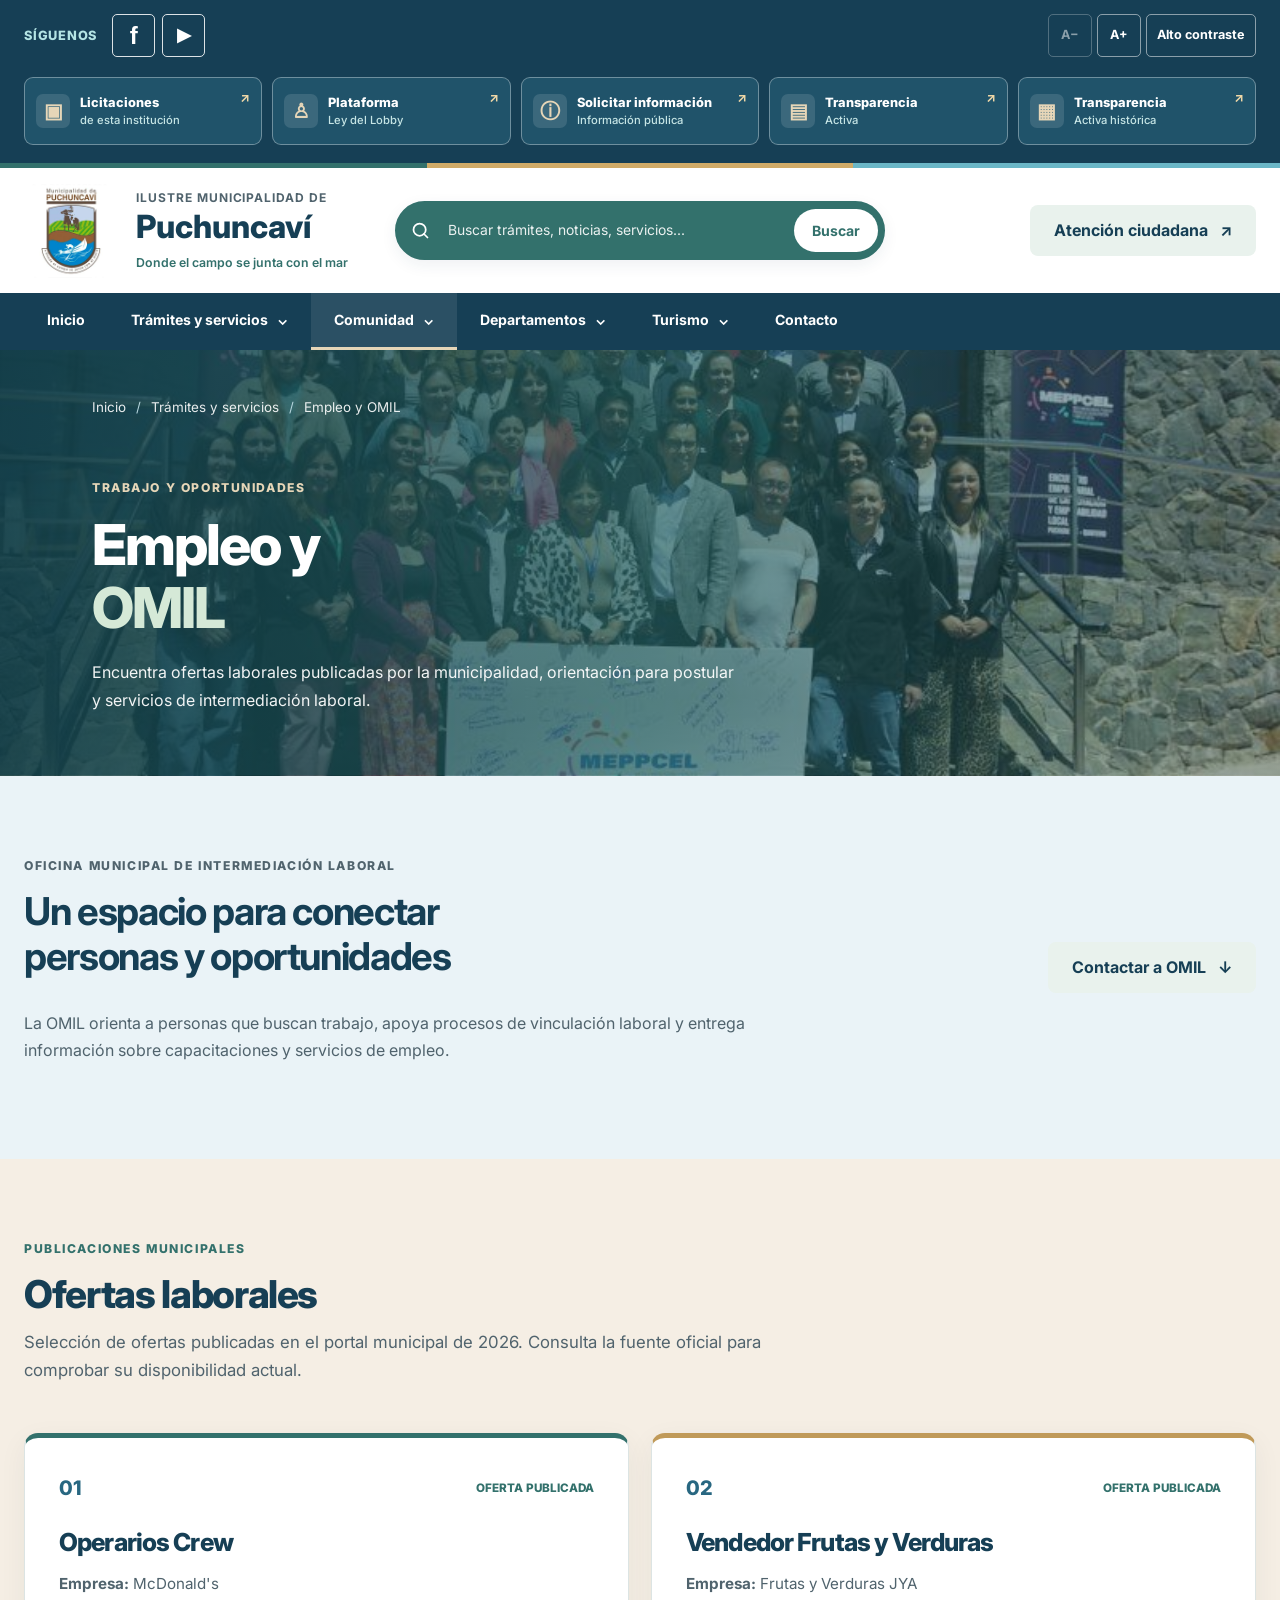
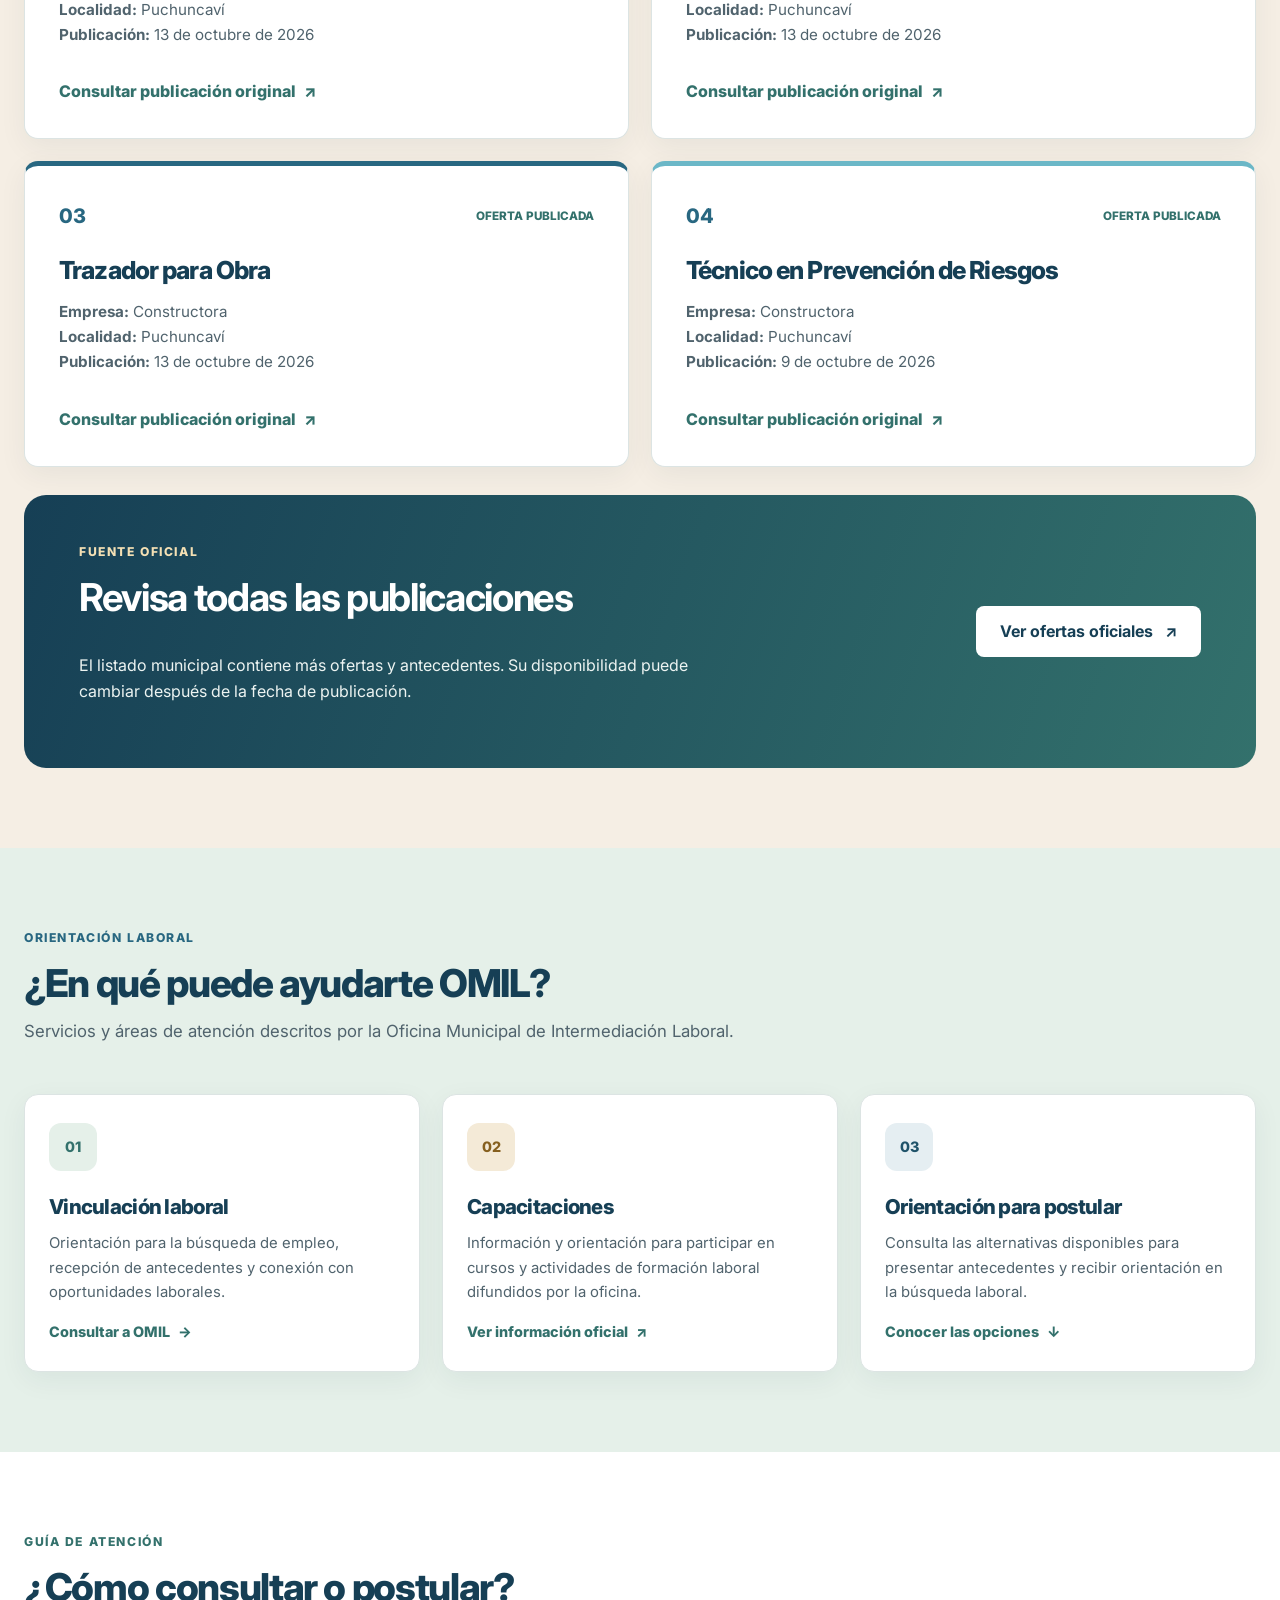
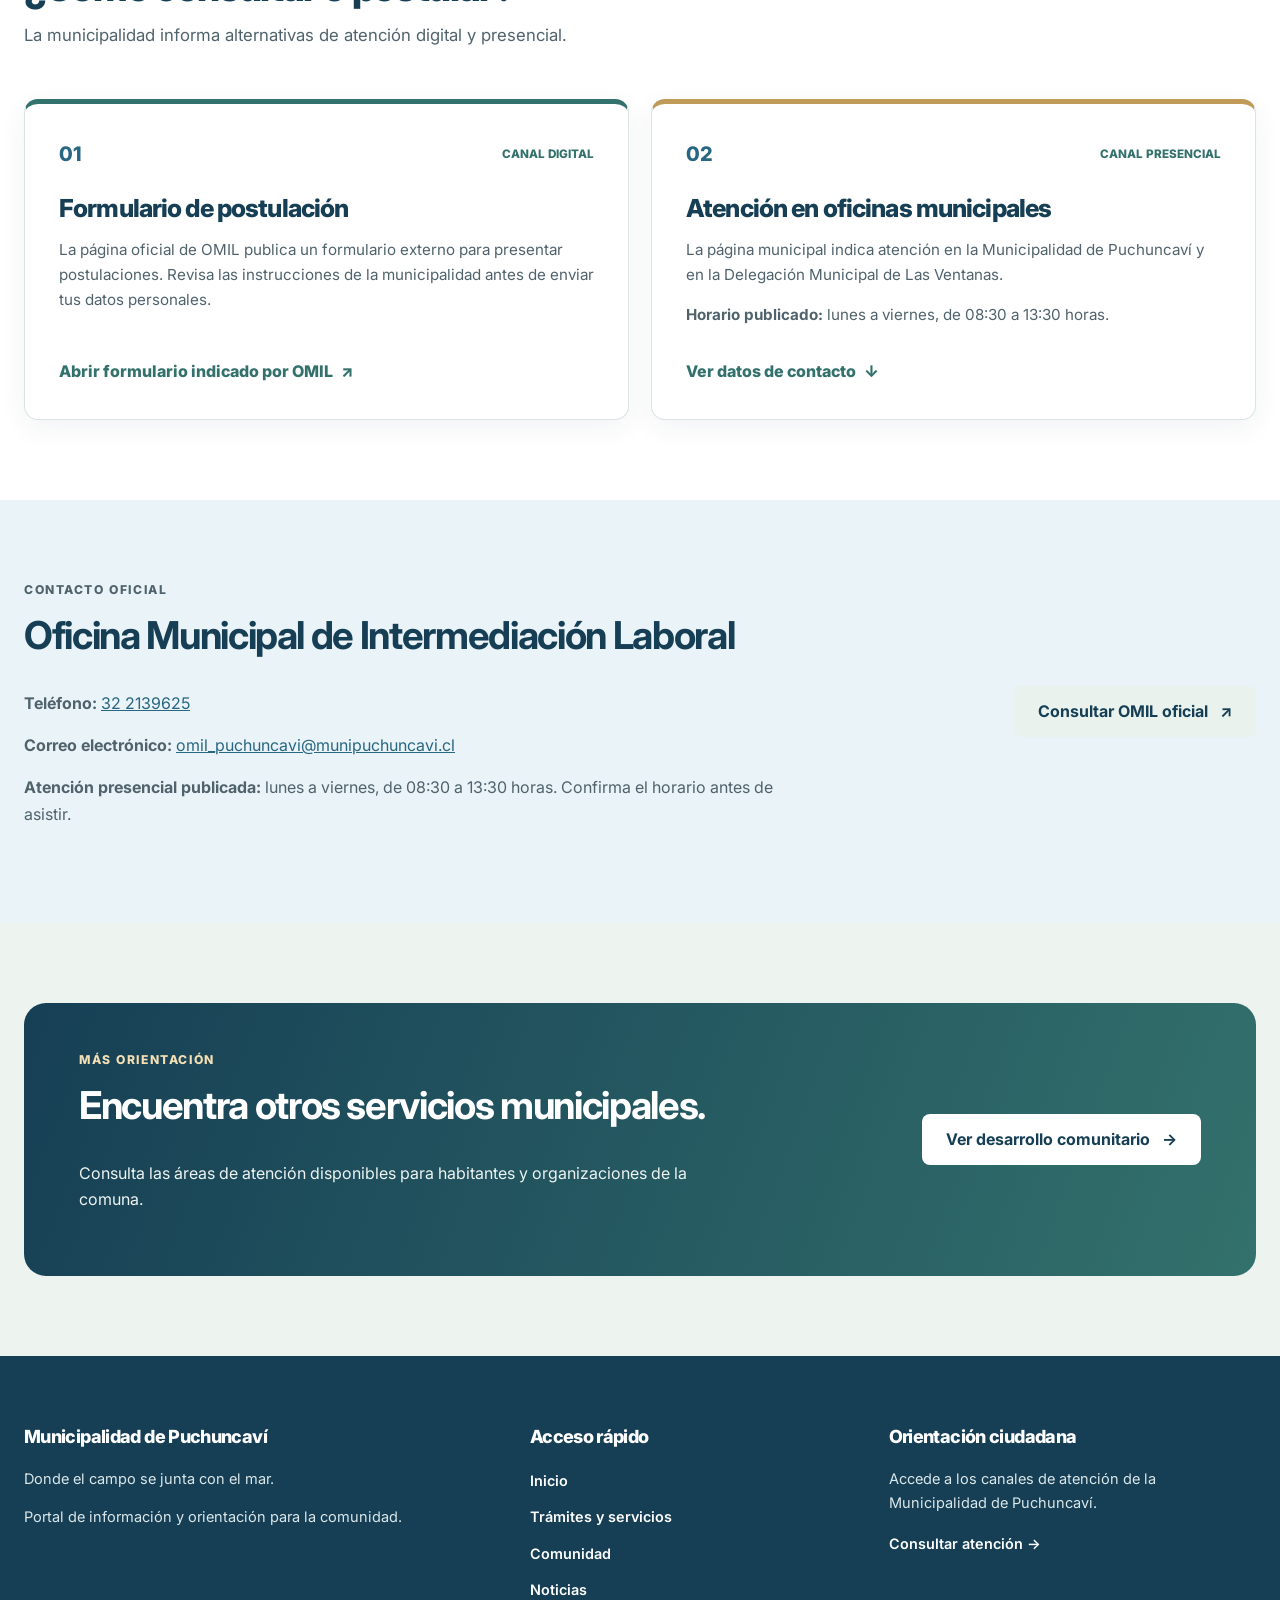
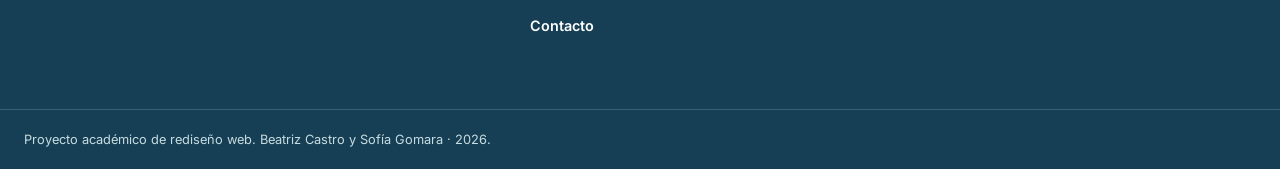
==== commit 6f1e6f41: "Update empleo-omil.html" ====
--- a/paginas/empleo-omil.html
+++ b/paginas/empleo-omil.html
@@ -1,869 +1,575 @@
 
 <!DOCTYPE html>
+
 <html lang="es-CL">
 <head>
-  <meta charset="UTF-8">
-  <meta name="viewport" content="width=device-width, initial-scale=1.0">
-
-  <meta
-    name="description"
-    content="Ofertas laborales, capacitaciones y orientación de la Oficina Municipal de Intermediación Laboral de Puchuncaví."
-  >
-  <meta name="theme-color" content="#163F55">
-
-  <title>Empleo y OMIL | Municipalidad de Puchuncaví</title>
-
-  <link rel="preconnect" href="https://fonts.googleapis.com">
-  <link rel="preconnect" href="https://fonts.gstatic.com" crossorigin>
-
-  <link
-    href="https://fonts.googleapis.com/css2?family=Inter:wght@400;500;600;700;800&display=swap"
-    rel="stylesheet"
-  >
-
-  <link rel="stylesheet" href="../css/estilos.css">
-  <script src="../js/main.js" defer></script>
+<meta charset="utf-8"/>
+<meta content="width=device-width, initial-scale=1.0" name="viewport"/>
+<meta content="Ofertas laborales, capacitaciones y orientación de la Oficina Municipal de Intermediación Laboral de Puchuncaví." name="description"/>
+<meta content="#163F55" name="theme-color"/>
+<title>Empleo y OMIL | Municipalidad de Puchuncaví</title>
+<link href="https://fonts.googleapis.com" rel="preconnect"/>
+<link crossorigin="" href="https://fonts.gstatic.com" rel="preconnect"/>
+<link href="https://fonts.googleapis.com/css2?family=Inter:wght@400;500;600;700;800&amp;display=swap" rel="stylesheet"/>
+<link href="../css/estilos.css" rel="stylesheet"/>
+<script defer="" src="../js/main.js"></script>
 </head>
-
 <body class="pagina-interior pagina-empleo">
-
-  <a class="saltar-contenido" href="#contenido-principal">
+<a class="saltar-contenido" href="#contenido-principal">
     Saltar al contenido principal
   </a>
-
-  <!-- CABECERA INSTITUCIONAL -->
-
-  <header class="cabecera">
-
-    <div class="barra-superior barra-superior--institucional">
-      <div class="contenedor barra-superior__contenido">
-
-        <div class="barra-superior__redes">
-          <span class="barra-superior__etiqueta">SÍGUENOS</span>
-
-          <nav class="redes-sociales" aria-label="Redes sociales municipales">
-            <a
-              class="redes-sociales__enlace"
-              href="https://www.facebook.com/MunicipalidadPuchuncavi"
-              target="_blank"
-              rel="noopener noreferrer"
-              aria-label="Facebook municipal, abre otra pestaña"
-              title="Facebook municipal"
-            >
-              <span aria-hidden="true">f</span>
-            </a>
-
-            <a
-              class="redes-sociales__enlace redes-sociales__enlace--youtube"
-              href="https://www.youtube.com/channel/UCqsq_ICqY2jT9HgJ0vWUYuw"
-              target="_blank"
-              rel="noopener noreferrer"
-              aria-label="YouTube municipal, abre otra pestaña"
-              title="YouTube municipal"
-            >
-              <span aria-hidden="true">▶</span>
-            </a>
-          </nav>
-        </div>
-
-        <nav
-          class="enlaces-institucionales"
-          aria-label="Portales institucionales"
-        >
-          <a
-            href="https://munipuchuncavi.cl/transparencianew2.php"
-            target="_blank"
-            rel="noopener noreferrer"
-          >
+<!-- CABECERA INSTITUCIONAL -->
+<header class="cabecera">
+<div class="barra-superior barra-superior--institucional">
+<div class="contenedor barra-superior__contenido">
+<div class="barra-superior__redes">
+<span class="barra-superior__etiqueta">SÍGUENOS</span>
+<nav aria-label="Redes sociales municipales" class="redes-sociales">
+<a aria-label="Facebook municipal, abre otra pestaña" class="redes-sociales__enlace" href="https://www.facebook.com/MunicipalidadPuchuncavi" rel="noopener noreferrer" target="_blank" title="Facebook municipal">
+<span aria-hidden="true">f</span>
+</a>
+<a aria-label="YouTube municipal, abre otra pestaña" class="redes-sociales__enlace redes-sociales__enlace--youtube" href="https://www.youtube.com/channel/UCqsq_ICqY2jT9HgJ0vWUYuw" rel="noopener noreferrer" target="_blank" title="YouTube municipal">
+<span aria-hidden="true">▶</span>
+</a>
+</nav>
+</div>
+<nav aria-label="Portales institucionales" class="enlaces-institucionales">
+<a href="https://munipuchuncavi.cl/transparencianew2.php" rel="noopener noreferrer" target="_blank">
             Transparencia municipal
             <span aria-hidden="true">↗</span>
-          </a>
-
-          <a
-            href="https://www.leylobby.gob.cl/"
-            target="_blank"
-            rel="noopener noreferrer"
-          >
+</a>
+<a href="https://www.leylobby.gob.cl/" rel="noopener noreferrer" target="_blank">
             Ley del Lobby
             <span aria-hidden="true">↗</span>
-          </a>
-        </nav>
-
-        <div
-          class="herramientas-accesibilidad"
-          role="group"
-          aria-label="Herramientas de accesibilidad"
-        >
-          <button
-            class="herramienta"
-            type="button"
-            data-accion="reducir-texto"
-            aria-label="Reducir tamaño del texto"
-          >A−</button>
-
-          <button
-            class="herramienta"
-            type="button"
-            data-accion="aumentar-texto"
-            aria-label="Aumentar tamaño del texto"
-          >A+</button>
-
-          <button
-            class="herramienta"
-            type="button"
-            data-accion="alternar-contraste"
-            aria-pressed="false"
-          >Alto contraste</button>
-        </div>
-
-      </div>
-    </div>
-
-    <div class="franja-identidad" aria-hidden="true">
-      <span class="franja-identidad__verde"></span>
-      <span class="franja-identidad__arena"></span>
-      <span class="franja-identidad__celeste"></span>
-    </div>
-
-    <div class="contenedor cabecera__principal">
-
-      <a
-        class="identidad"
-        href="../index.html"
-        aria-label="Municipalidad de Puchuncaví, volver al inicio"
-      >
-        <img
-          class="identidad__logo"
-          src="../assets/imagenes/identidad/logo-puchuncavi.jpg"
-          alt=""
-          width="400"
-          height="400"
-        >
-
-        <span class="identidad__texto">
-          <span class="identidad__superior">
+</a>
+</nav>
+<div aria-label="Herramientas de accesibilidad" class="herramientas-accesibilidad" role="group">
+<button aria-label="Reducir tamaño del texto" class="herramienta" data-accion="reducir-texto" type="button">A−</button>
+<button aria-label="Aumentar tamaño del texto" class="herramienta" data-accion="aumentar-texto" type="button">A+</button>
+<button aria-pressed="false" class="herramienta" data-accion="alternar-contraste" type="button">Alto contraste</button>
+</div>
+</div>
+</div>
+<div aria-hidden="true" class="franja-identidad">
+<span class="franja-identidad__verde"></span>
+<span class="franja-identidad__arena"></span>
+<span class="franja-identidad__celeste"></span>
+</div>
+<div class="contenedor cabecera__principal">
+<a aria-label="Municipalidad de Puchuncaví, volver al inicio" class="identidad" href="../index.html">
+<img alt="" class="identidad__logo" height="400" src="../assets/imagenes/identidad/logo-puchuncavi.jpg" width="400"/>
+<span class="identidad__texto">
+<span class="identidad__superior">
             Ilustre Municipalidad de
           </span>
-          <span class="identidad__nombre">
+<span class="identidad__nombre">
             Puchuncaví
           </span>
-          <span class="identidad__descripcion">
+<span class="identidad__descripcion">
             Donde el campo se junta con el mar
           </span>
-        </span>
-      </a>
-
-      <div class="cabecera__acciones">
-        <a
-          class="cabecera__contacto boton boton--secundario"
-          href="contacto.html"
-        >
+</span>
+</a>
+<div class="cabecera__acciones">
+<a class="cabecera__contacto boton boton--secundario" href="contacto.html">
           Atención ciudadana
           <span aria-hidden="true">↗</span>
-        </a>
-
-        <button
-          class="boton-menu"
-          type="button"
-          aria-controls="menu-principal"
-          aria-expanded="false"
-          aria-label="Abrir menú de navegación"
-        >
-          <span class="boton-menu__linea"></span>
-          <span class="boton-menu__linea"></span>
-          <span class="boton-menu__linea"></span>
-        </button>
-      </div>
-
-    </div>
-
-    <nav
-      class="navegacion"
-      id="menu-principal"
-      aria-label="Navegación principal"
-    >
-      <div class="contenedor">
-        <ul class="navegacion__lista">
-
-          <li>
-            <a class="navegacion__enlace" href="../index.html">
+</a>
+<button aria-controls="menu-principal" aria-expanded="false" aria-label="Abrir menú de navegación" class="boton-menu" type="button">
+<span class="boton-menu__linea"></span>
+<span class="boton-menu__linea"></span>
+<span class="boton-menu__linea"></span>
+</button>
+</div>
+</div>
+<nav aria-label="Navegación principal" class="navegacion" id="menu-principal">
+<div class="contenedor">
+<ul class="navegacion__lista">
+<li>
+<a class="navegacion__enlace" href="../index.html">
               Inicio
             </a>
-          </li>
-
-          <li>
-            <a class="navegacion__enlace" href="tramites.html">
+</li>
+<li>
+<a class="navegacion__enlace" href="tramites.html">
               Trámites y servicios
             </a>
-          </li>
-
-          <li>
-            <a class="navegacion__enlace" href="desarrollo-comunitario.html">
+</li>
+<li>
+<a class="navegacion__enlace" href="desarrollo-comunitario.html">
               Comunidad
             </a>
-          </li>
-
-          <li>
-            <a class="navegacion__enlace" href="seguridad-emergencias.html">
+</li>
+<li>
+<a class="navegacion__enlace" href="seguridad-emergencias.html">
               Seguridad
             </a>
-          </li>
-
-          <li>
-            <a class="navegacion__enlace" href="noticias.html">
+</li>
+<li>
+<a class="navegacion__enlace" href="noticias.html">
               Noticias
             </a>
-          </li>
-
-          <li>
-            <a class="navegacion__enlace" href="contacto.html">
+</li>
+<li>
+<a class="navegacion__enlace" href="contacto.html">
               Contacto
             </a>
-          </li>
-
-        </ul>
-      </div>
-    </nav>
-
-  </header>
-
-  <!-- CONTENIDO PRINCIPAL -->
-
-  <main id="contenido-principal">
-
-    <!-- PORTADA -->
-
-    <section
-      class="interior-hero interior-hero--empleo"
-      aria-labelledby="titulo-empleo"
-    >
-      <div class="contenedor">
-
-        <nav class="migas" aria-label="Ruta de navegación">
-          <ol>
-            <li><a href="../index.html">Inicio</a></li>
-            <li aria-current="page">Empleo y OMIL</li>
-          </ol>
-        </nav>
-
-        <div class="interior-hero__contenido">
-
-          <div class="interior-hero__texto">
-            <p class="etiqueta etiqueta--clara">
+</li>
+</ul>
+</div>
+</nav>
+</header>
+<!-- CONTENIDO PRINCIPAL -->
+<main id="contenido-principal">
+<!-- PORTADA -->
+<section aria-labelledby="titulo-empleo" class="interior-hero interior-hero--empleo">
+<div class="contenedor">
+<nav aria-label="Ruta de navegación" class="migas">
+<ol><li><a href="../index.html">Inicio</a></li><li><a href="tramites.html">Trámites y servicios</a></li><li aria-current="page">Empleo y OMIL</li></ol>
+</nav>
+<div class="interior-hero__contenido">
+<div class="interior-hero__texto">
+<p class="etiqueta etiqueta--clara">
               Trabajo y oportunidades
             </p>
-
-            <h1 id="titulo-empleo">
+<h1 id="titulo-empleo">
               Empleo y
               <span>OMIL</span>
-            </h1>
-
-            <p>
+</h1>
+<p>
               Encuentra ofertas laborales publicadas
               por la municipalidad, orientación
               para postular y servicios de
               intermediación laboral.
             </p>
-          </div>
-
-          <div class="interior-hero__detalle" aria-hidden="true">
-            <span class="interior-hero__numero">07</span>
-            <span class="interior-hero__detalle-texto">
+</div>
+<div aria-hidden="true" class="interior-hero__detalle">
+<span class="interior-hero__numero">07</span>
+<span class="interior-hero__detalle-texto">
               Desarrollo laboral
             </span>
-          </div>
-
-        </div>
-      </div>
-    </section>
-
-    <!-- INTRODUCCIÓN -->
-
-    <section
-      class="seccion seccion--introduccion"
-      aria-labelledby="titulo-omil"
-    >
-      <div class="contenedor">
-
-        <div class="introduccion-interior">
-
-          <div>
-            <p class="etiqueta etiqueta--verde">
+</div>
+</div>
+</div>
+</section>
+<!-- INTRODUCCIÓN -->
+<section aria-labelledby="titulo-omil" class="seccion seccion--introduccion">
+<div class="contenedor">
+<div class="introduccion-interior">
+<div>
+<p class="etiqueta etiqueta--verde">
               Oficina Municipal de Intermediación Laboral
             </p>
-
-            <h2 id="titulo-omil">
+<h2 id="titulo-omil">
               Un espacio para conectar personas y oportunidades
             </h2>
-
-            <p>
+<p>
               La OMIL orienta a personas que buscan trabajo,
               apoya procesos de vinculación laboral
               y entrega información sobre
               capacitaciones y servicios de empleo.
             </p>
-          </div>
-
-          <a
-            class="boton boton--secundario"
-            href="#contacto-omil"
-          >
+</div>
+<a class="boton boton--secundario" href="#contacto-omil">
             Contactar a OMIL
             <span aria-hidden="true">↓</span>
-          </a>
-
-        </div>
-      </div>
-    </section>
-
-    <!-- LISTADO DE OFERTAS REALES -->
-
-    <section
-      class="seccion seccion--categorias"
-      aria-labelledby="titulo-ofertas"
-    >
-      <div class="contenedor">
-
-        <div class="seccion__encabezado">
-          <div>
-            <p class="etiqueta etiqueta--verde">
+</a>
+</div>
+</div>
+</section>
+<!-- LISTADO DE OFERTAS REALES -->
+<section aria-labelledby="titulo-ofertas" class="seccion seccion--categorias">
+<div class="contenedor">
+<div class="seccion__encabezado">
+<div>
+<p class="etiqueta etiqueta--verde">
               Publicaciones municipales
             </p>
-
-            <h2 id="titulo-ofertas">
+<h2 id="titulo-ofertas">
               Ofertas laborales
             </h2>
-
-            <p class="seccion__descripcion">
+<p class="seccion__descripcion">
               Selección de ofertas publicadas
               en el portal municipal de 2026.
               Consulta la fuente oficial para
               comprobar su disponibilidad actual.
             </p>
-          </div>
-        </div>
-
-        <!--
+</div>
+</div>
+<!--
           Cada oferta mantiene la misma estructura:
           cargo, empresa, localidad, fecha y enlace.
           El listado es una selección de publicaciones,
           no una consulta de vacantes en tiempo real.
         -->
-
-        <div class="cuadricula cuadricula--dos">
-
-          <article class="categoria-tramite categoria-tramite--verde">
-            <div class="categoria-tramite__encabezado">
-              <span class="categoria-tramite__numero" aria-hidden="true">
+<div class="cuadricula cuadricula--dos">
+<article class="categoria-tramite categoria-tramite--verde">
+<div class="categoria-tramite__encabezado">
+<span aria-hidden="true" class="categoria-tramite__numero">
                 01
               </span>
-              <span class="categoria-tramite__tipo">
+<span class="categoria-tramite__tipo">
                 Oferta publicada
               </span>
-            </div>
-
-            <h3>Operarios Crew</h3>
-
-            <p>
-              <strong>Empresa:</strong> McDonald's
-              <br>
-              <strong>Localidad:</strong> Puchuncaví
-              <br>
-              <strong>Publicación:</strong>
-              <time datetime="2026-10-13">13 de octubre de 2026</time>
-            </p>
-
-            <ul class="categoria-tramite__enlaces">
-              <li>
-                <a
-                  href="https://www.munipuchuncavi.cl/ofertasLaborales2026.php"
-                  target="_blank"
-                  rel="noopener noreferrer"
-                >
+</div>
+<h3>Operarios Crew</h3>
+<p>
+<strong>Empresa:</strong> McDonald's
+              <br/>
+<strong>Localidad:</strong> Puchuncaví
+              <br/>
+<strong>Publicación:</strong>
+<time datetime="2026-10-13">13 de octubre de 2026</time>
+</p>
+<ul class="categoria-tramite__enlaces">
+<li>
+<a href="https://www.munipuchuncavi.cl/ofertasLaborales2026.php" rel="noopener noreferrer" target="_blank">
                   Consultar publicación original
                   <span aria-hidden="true">↗</span>
-                </a>
-              </li>
-            </ul>
-          </article>
-
-          <article class="categoria-tramite categoria-tramite--arena">
-            <div class="categoria-tramite__encabezado">
-              <span class="categoria-tramite__numero" aria-hidden="true">
+</a>
+</li>
+</ul>
+</article>
+<article class="categoria-tramite categoria-tramite--arena">
+<div class="categoria-tramite__encabezado">
+<span aria-hidden="true" class="categoria-tramite__numero">
                 02
               </span>
-              <span class="categoria-tramite__tipo">
+<span class="categoria-tramite__tipo">
                 Oferta publicada
               </span>
-            </div>
-
-            <h3>Vendedor Frutas y Verduras</h3>
-
-            <p>
-              <strong>Empresa:</strong> Frutas y Verduras JYA
-              <br>
-              <strong>Localidad:</strong> Puchuncaví
-              <br>
-              <strong>Publicación:</strong>
-              <time datetime="2026-10-13">13 de octubre de 2026</time>
-            </p>
-
-            <ul class="categoria-tramite__enlaces">
-              <li>
-                <a
-                  href="https://www.munipuchuncavi.cl/ofertasLaborales2026.php"
-                  target="_blank"
-                  rel="noopener noreferrer"
-                >
+</div>
+<h3>Vendedor Frutas y Verduras</h3>
+<p>
+<strong>Empresa:</strong> Frutas y Verduras JYA
+              <br/>
+<strong>Localidad:</strong> Puchuncaví
+              <br/>
+<strong>Publicación:</strong>
+<time datetime="2026-10-13">13 de octubre de 2026</time>
+</p>
+<ul class="categoria-tramite__enlaces">
+<li>
+<a href="https://www.munipuchuncavi.cl/ofertasLaborales2026.php" rel="noopener noreferrer" target="_blank">
                   Consultar publicación original
                   <span aria-hidden="true">↗</span>
-                </a>
-              </li>
-            </ul>
-          </article>
-
-          <article class="categoria-tramite categoria-tramite--azul">
-            <div class="categoria-tramite__encabezado">
-              <span class="categoria-tramite__numero" aria-hidden="true">
+</a>
+</li>
+</ul>
+</article>
+<article class="categoria-tramite categoria-tramite--azul">
+<div class="categoria-tramite__encabezado">
+<span aria-hidden="true" class="categoria-tramite__numero">
                 03
               </span>
-              <span class="categoria-tramite__tipo">
+<span class="categoria-tramite__tipo">
                 Oferta publicada
               </span>
-            </div>
-
-            <h3>Trazador para Obra</h3>
-
-            <p>
-              <strong>Empresa:</strong> Constructora
-              <br>
-              <strong>Localidad:</strong> Puchuncaví
-              <br>
-              <strong>Publicación:</strong>
-              <time datetime="2026-10-13">13 de octubre de 2026</time>
-            </p>
-
-            <ul class="categoria-tramite__enlaces">
-              <li>
-                <a
-                  href="https://www.munipuchuncavi.cl/ofertasLaborales2026.php"
-                  target="_blank"
-                  rel="noopener noreferrer"
-                >
+</div>
+<h3>Trazador para Obra</h3>
+<p>
+<strong>Empresa:</strong> Constructora
+              <br/>
+<strong>Localidad:</strong> Puchuncaví
+              <br/>
+<strong>Publicación:</strong>
+<time datetime="2026-10-13">13 de octubre de 2026</time>
+</p>
+<ul class="categoria-tramite__enlaces">
+<li>
+<a href="https://www.munipuchuncavi.cl/ofertasLaborales2026.php" rel="noopener noreferrer" target="_blank">
                   Consultar publicación original
                   <span aria-hidden="true">↗</span>
-                </a>
-              </li>
-            </ul>
-          </article>
-
-          <article class="categoria-tramite categoria-tramite--celeste">
-            <div class="categoria-tramite__encabezado">
-              <span class="categoria-tramite__numero" aria-hidden="true">
+</a>
+</li>
+</ul>
+</article>
+<article class="categoria-tramite categoria-tramite--celeste">
+<div class="categoria-tramite__encabezado">
+<span aria-hidden="true" class="categoria-tramite__numero">
                 04
               </span>
-              <span class="categoria-tramite__tipo">
+<span class="categoria-tramite__tipo">
                 Oferta publicada
               </span>
-            </div>
-
-            <h3>Técnico en Prevención de Riesgos</h3>
-
-            <p>
-              <strong>Empresa:</strong> Constructora
-              <br>
-              <strong>Localidad:</strong> Puchuncaví
-              <br>
-              <strong>Publicación:</strong>
-              <time datetime="2026-10-09">9 de octubre de 2026</time>
-            </p>
-
-            <ul class="categoria-tramite__enlaces">
-              <li>
-                <a
-                  href="https://www.munipuchuncavi.cl/ofertasLaborales2026.php"
-                  target="_blank"
-                  rel="noopener noreferrer"
-                >
+</div>
+<h3>Técnico en Prevención de Riesgos</h3>
+<p>
+<strong>Empresa:</strong> Constructora
+              <br/>
+<strong>Localidad:</strong> Puchuncaví
+              <br/>
+<strong>Publicación:</strong>
+<time datetime="2026-10-09">9 de octubre de 2026</time>
+</p>
+<ul class="categoria-tramite__enlaces">
+<li>
+<a href="https://www.munipuchuncavi.cl/ofertasLaborales2026.php" rel="noopener noreferrer" target="_blank">
                   Consultar publicación original
                   <span aria-hidden="true">↗</span>
-                </a>
-              </li>
-            </ul>
-          </article>
-
-        </div>
-
-        <div class="bloque-orientacion bloque-orientacion--separado">
-          <div class="bloque-orientacion__texto">
-            <p class="etiqueta etiqueta--clara">
+</a>
+</li>
+</ul>
+</article>
+</div>
+<div class="bloque-orientacion bloque-orientacion--separado">
+<div class="bloque-orientacion__texto">
+<p class="etiqueta etiqueta--clara">
               Fuente oficial
             </p>
-
-            <h2>
+<h2>
               Revisa todas las publicaciones
             </h2>
-
-            <p>
+<p>
               El listado municipal contiene más ofertas
               y antecedentes. Su disponibilidad puede cambiar
               después de la fecha de publicación.
             </p>
-          </div>
-
-          <a
-            class="boton boton--claro"
-            href="https://www.munipuchuncavi.cl/ofertasLaborales2026.php"
-            target="_blank"
-            rel="noopener noreferrer"
-          >
+</div>
+<a class="boton boton--claro" href="https://www.munipuchuncavi.cl/ofertasLaborales2026.php" rel="noopener noreferrer" target="_blank">
             Ver ofertas oficiales
             <span aria-hidden="true">↗</span>
-          </a>
-        </div>
-
-      </div>
-    </section>
-
-    <!-- SERVICIOS DE LA OFICINA OMIL -->
-
-    <section
-      class="seccion seccion--tramites-destacados"
-      aria-labelledby="titulo-servicios-omil"
-    >
-      <div class="contenedor">
-
-        <div class="seccion__encabezado">
-          <div>
-            <p class="etiqueta etiqueta--azul">
+</a>
+</div>
+</div>
+</section>
+<!-- SERVICIOS DE LA OFICINA OMIL -->
+<section aria-labelledby="titulo-servicios-omil" class="seccion seccion--tramites-destacados">
+<div class="contenedor">
+<div class="seccion__encabezado">
+<div>
+<p class="etiqueta etiqueta--azul">
               Orientación laboral
             </p>
-
-            <h2 id="titulo-servicios-omil">
+<h2 id="titulo-servicios-omil">
               ¿En qué puede ayudarte OMIL?
             </h2>
-
-            <p class="seccion__descripcion">
+<p class="seccion__descripcion">
               Servicios y áreas de atención descritos
               por la Oficina Municipal de Intermediación Laboral.
             </p>
-          </div>
-        </div>
-
-        <div class="cuadricula cuadricula--tres">
-
-          <article class="tarjeta-servicio">
-            <span
-              class="tarjeta-servicio__icono tarjeta-servicio__icono--verde"
-              aria-hidden="true"
-            >01</span>
-
-            <h3>Vinculación laboral</h3>
-            <p>
+</div>
+</div>
+<div class="cuadricula cuadricula--tres">
+<article class="tarjeta-servicio">
+<span aria-hidden="true" class="tarjeta-servicio__icono tarjeta-servicio__icono--verde">01</span>
+<h3>Vinculación laboral</h3>
+<p>
               Orientación para la búsqueda de empleo,
               recepción de antecedentes y conexión
               con oportunidades laborales.
             </p>
-
-            <a href="#contacto-omil">
+<a href="#contacto-omil">
               Consultar a OMIL
               <span aria-hidden="true">→</span>
-            </a>
-          </article>
-
-          <article class="tarjeta-servicio">
-            <span
-              class="tarjeta-servicio__icono tarjeta-servicio__icono--arena"
-              aria-hidden="true"
-            >02</span>
-
-            <h3>Capacitaciones</h3>
-            <p>
+</a>
+</article>
+<article class="tarjeta-servicio">
+<span aria-hidden="true" class="tarjeta-servicio__icono tarjeta-servicio__icono--arena">02</span>
+<h3>Capacitaciones</h3>
+<p>
               Información y orientación para participar
               en cursos y actividades de formación
               laboral difundidos por la oficina.
             </p>
-
-            <a
-              href="https://www.munipuchuncavi.cl/ofertas.php"
-              target="_blank"
-              rel="noopener noreferrer"
-            >
+<a href="https://www.munipuchuncavi.cl/ofertas.php" rel="noopener noreferrer" target="_blank">
               Ver información oficial
               <span aria-hidden="true">↗</span>
-            </a>
-          </article>
-
-          <article class="tarjeta-servicio">
-            <span
-              class="tarjeta-servicio__icono tarjeta-servicio__icono--azul"
-              aria-hidden="true"
-            >03</span>
-
-            <h3>Orientación para postular</h3>
-            <p>
+</a>
+</article>
+<article class="tarjeta-servicio">
+<span aria-hidden="true" class="tarjeta-servicio__icono tarjeta-servicio__icono--azul">03</span>
+<h3>Orientación para postular</h3>
+<p>
               Consulta las alternativas disponibles
               para presentar antecedentes y recibir
               orientación en la búsqueda laboral.
             </p>
-
-            <a href="#como-postular">
+<a href="#como-postular">
               Conocer las opciones
               <span aria-hidden="true">↓</span>
-            </a>
-          </article>
-
-        </div>
-      </div>
-    </section>
-
-    <!-- POSTULACIONES -->
-
-    <section
-      class="seccion seccion--tramites"
-      id="como-postular"
-      aria-labelledby="titulo-postular"
-    >
-      <div class="contenedor">
-
-        <div class="seccion__encabezado">
-          <div>
-            <p class="etiqueta etiqueta--verde">
+</a>
+</article>
+</div>
+</div>
+</section>
+<!-- POSTULACIONES -->
+<section aria-labelledby="titulo-postular" class="seccion seccion--tramites" id="como-postular">
+<div class="contenedor">
+<div class="seccion__encabezado">
+<div>
+<p class="etiqueta etiqueta--verde">
               Guía de atención
             </p>
-
-            <h2 id="titulo-postular">
+<h2 id="titulo-postular">
               ¿Cómo consultar o postular?
             </h2>
-
-            <p class="seccion__descripcion">
+<p class="seccion__descripcion">
               La municipalidad informa alternativas
               de atención digital y presencial.
             </p>
-          </div>
-        </div>
-
-        <div class="cuadricula cuadricula--dos">
-
-          <article class="categoria-tramite categoria-tramite--verde">
-            <div class="categoria-tramite__encabezado">
-              <span class="categoria-tramite__numero" aria-hidden="true">
+</div>
+</div>
+<div class="cuadricula cuadricula--dos">
+<article class="categoria-tramite categoria-tramite--verde">
+<div class="categoria-tramite__encabezado">
+<span aria-hidden="true" class="categoria-tramite__numero">
                 01
               </span>
-              <span class="categoria-tramite__tipo">
+<span class="categoria-tramite__tipo">
                 Canal digital
               </span>
-            </div>
-
-            <h3>Formulario de postulación</h3>
-
-            <p>
+</div>
+<h3>Formulario de postulación</h3>
+<p>
               La página oficial de OMIL publica
               un formulario externo para presentar
               postulaciones. Revisa las instrucciones
               de la municipalidad antes de enviar
               tus datos personales.
             </p>
-
-            <ul class="categoria-tramite__enlaces">
-              <li>
-                <a
-                  href="https://forms.gle/nvrRvSuUmkgK8mAd7"
-                  target="_blank"
-                  rel="noopener noreferrer"
-                >
+<ul class="categoria-tramite__enlaces">
+<li>
+<a href="https://forms.gle/nvrRvSuUmkgK8mAd7" rel="noopener noreferrer" target="_blank">
                   Abrir formulario indicado por OMIL
                   <span aria-hidden="true">↗</span>
-                </a>
-              </li>
-            </ul>
-          </article>
-
-          <article class="categoria-tramite categoria-tramite--arena">
-            <div class="categoria-tramite__encabezado">
-              <span class="categoria-tramite__numero" aria-hidden="true">
+</a>
+</li>
+</ul>
+</article>
+<article class="categoria-tramite categoria-tramite--arena">
+<div class="categoria-tramite__encabezado">
+<span aria-hidden="true" class="categoria-tramite__numero">
                 02
               </span>
-              <span class="categoria-tramite__tipo">
+<span class="categoria-tramite__tipo">
                 Canal presencial
               </span>
-            </div>
-
-            <h3>Atención en oficinas municipales</h3>
-
-            <p>
+</div>
+<h3>Atención en oficinas municipales</h3>
+<p>
               La página municipal indica atención
               en la Municipalidad de Puchuncaví
               y en la Delegación Municipal
               de Las Ventanas.
             </p>
-
-            <p>
-              <strong>Horario publicado:</strong>
+<p>
+<strong>Horario publicado:</strong>
               lunes a viernes, de 08:30 a 13:30 horas.
             </p>
-
-            <ul class="categoria-tramite__enlaces">
-              <li>
-                <a href="#contacto-omil">
+<ul class="categoria-tramite__enlaces">
+<li>
+<a href="#contacto-omil">
                   Ver datos de contacto
                   <span aria-hidden="true">↓</span>
-                </a>
-              </li>
-            </ul>
-          </article>
-
-        </div>
-
-      </div>
-    </section>
-
-    <!-- CONTACTO ESPECÍFICO OMIL -->
-
-    <section
-      class="seccion seccion--introduccion"
-      id="contacto-omil"
-      aria-labelledby="titulo-contacto-omil"
-    >
-      <div class="contenedor">
-
-        <div class="introduccion-interior">
-
-          <div>
-            <p class="etiqueta etiqueta--verde">
+</a>
+</li>
+</ul>
+</article>
+</div>
+</div>
+</section>
+<!-- CONTACTO ESPECÍFICO OMIL -->
+<section aria-labelledby="titulo-contacto-omil" class="seccion seccion--introduccion" id="contacto-omil">
+<div class="contenedor">
+<div class="introduccion-interior">
+<div>
+<p class="etiqueta etiqueta--verde">
               Contacto oficial
             </p>
-
-            <h2 id="titulo-contacto-omil">
+<h2 id="titulo-contacto-omil">
               Oficina Municipal de Intermediación Laboral
             </h2>
-
-            <p>
-              <strong>Teléfono:</strong>
-              <a href="tel:+56322139625">
+<p>
+<strong>Teléfono:</strong>
+<a href="tel:+56322139625">
                 32 2139625
               </a>
-            </p>
-
-            <p>
-              <strong>Correo electrónico:</strong>
-              <a href="mailto:omil_puchuncavi@munipuchuncavi.cl">
+</p>
+<p>
+<strong>Correo electrónico:</strong>
+<a href="mailto:omil_puchuncavi@munipuchuncavi.cl">
                 omil_puchuncavi@munipuchuncavi.cl
               </a>
-            </p>
-
-            <p>
-              <strong>Atención presencial publicada:</strong>
+</p>
+<p>
+<strong>Atención presencial publicada:</strong>
               lunes a viernes, de 08:30 a 13:30 horas.
               Confirma el horario antes de asistir.
             </p>
-          </div>
-
-          <a
-            class="boton boton--secundario"
-            href="https://www.munipuchuncavi.cl/omil.php"
-            target="_blank"
-            rel="noopener noreferrer"
-          >
+</div>
+<a class="boton boton--secundario" href="https://www.munipuchuncavi.cl/omil.php" rel="noopener noreferrer" target="_blank">
             Consultar OMIL oficial
             <span aria-hidden="true">↗</span>
-          </a>
-
-        </div>
-
-      </div>
-    </section>
-
-    <!-- OTRAS SECCIONES -->
-
-    <section
-      class="seccion seccion--orientacion"
-      aria-labelledby="titulo-cierre"
-    >
-      <div class="contenedor">
-
-        <div class="bloque-orientacion">
-
-          <div class="bloque-orientacion__texto">
-            <p class="etiqueta etiqueta--clara">
+</a>
+</div>
+</div>
+</section>
+<!-- OTRAS SECCIONES -->
+<section aria-labelledby="titulo-cierre" class="seccion seccion--orientacion">
+<div class="contenedor">
+<div class="bloque-orientacion">
+<div class="bloque-orientacion__texto">
+<p class="etiqueta etiqueta--clara">
               Más orientación
             </p>
-
-            <h2 id="titulo-cierre">
+<h2 id="titulo-cierre">
               Encuentra otros servicios municipales.
             </h2>
-
-            <p>
+<p>
               Consulta las áreas de atención disponibles
               para habitantes y organizaciones
               de la comuna.
             </p>
-          </div>
-
-          <a
-            class="boton boton--claro"
-            href="desarrollo-comunitario.html"
-          >
+</div>
+<a class="boton boton--claro" href="desarrollo-comunitario.html">
             Ver desarrollo comunitario
             <span aria-hidden="true">→</span>
-          </a>
-
-        </div>
-
-      </div>
-    </section>
-
-  </main>
-
-  <!-- PIE DE PÁGINA -->
-
-  <footer class="pie-pagina">
-
-    <div class="contenedor pie-pagina__contenido">
-
-      <div class="pie-pagina__identidad">
-        <h2>Municipalidad de Puchuncaví</h2>
-        <p>Donde el campo se junta con el mar.</p>
-        <p>
+</a>
+</div>
+</div>
+</section>
+</main>
+<!-- PIE DE PÁGINA -->
+<footer class="pie-pagina">
+<div class="contenedor pie-pagina__contenido">
+<div class="pie-pagina__identidad">
+<h2>Municipalidad de Puchuncaví</h2>
+<p>Donde el campo se junta con el mar.</p>
+<p>
           Portal de información y orientación
           para la comunidad.
         </p>
-      </div>
-
-      <div class="pie-pagina__enlaces">
-        <h2>Acceso rápido</h2>
-        <ul>
-          <li><a href="../index.html">Inicio</a></li>
-          <li><a href="tramites.html">Trámites y servicios</a></li>
-          <li><a href="desarrollo-comunitario.html">Comunidad</a></li>
-          <li><a href="noticias.html">Noticias</a></li>
-          <li><a href="contacto.html">Contacto</a></li>
-        </ul>
-      </div>
-
-      <div class="pie-pagina__atencion">
-        <h2>Orientación ciudadana</h2>
-        <p>
+</div>
+<div class="pie-pagina__enlaces">
+<h2>Acceso rápido</h2>
+<ul>
+<li><a href="../index.html">Inicio</a></li>
+<li><a href="tramites.html">Trámites y servicios</a></li>
+<li><a href="desarrollo-comunitario.html">Comunidad</a></li>
+<li><a href="noticias.html">Noticias</a></li>
+<li><a href="contacto.html">Contacto</a></li>
+</ul>
+</div>
+<div class="pie-pagina__atencion">
+<h2>Orientación ciudadana</h2>
+<p>
           Accede a los canales de atención
           de la Municipalidad de Puchuncaví.
         </p>
-        <a href="contacto.html">
+<a href="contacto.html">
           Consultar atención →
         </a>
-      </div>
-
-    </div>
-
-    <div class="pie-pagina__inferior">
-      <div class="contenedor">
-        <p>
+</div>
+</div>
+<div class="pie-pagina__inferior">
+<div class="contenedor">
+<p>
           Proyecto académico de rediseño web.
           Beatriz Castro y Sofía Gomara · 2026.
         </p>
-      </div>
-    </div>
-
-  </footer>
-
+</div>
+</div>
+</footer>
 </body>
 </html>
--- a/css/estilos.css
+++ b/css/estilos.css
@@ -7450,3 +7450,153 @@
    al viewport; mantiene el mismo recorte de cover del fondo anterior. */
 .tarjeta-noticia__imagen { position: relative; overflow: hidden; }
 .tarjeta-noticia__foto { display: block; width: 100%; height: 100%; position: absolute; inset: 0; object-fit: cover; object-position: center; }
+
+
+/* ================================================================
+   PORTADAS INTERIORES — MISMA GRILLA Y JERARQUÍA QUE CONTACTO
+   Noticias, Empleo y OMIL, Seguridad y emergencias.
+   Se conservan las fotos y variaciones de color propias de cada página.
+================================================================ */
+.pagina-noticias .interior-hero,
+.pagina-empleo .interior-hero,
+.pagina-seguridad .interior-hero {
+  position: relative;
+  display: flex;
+  align-items: center;
+  overflow: hidden;
+  min-height: 360px;
+  padding: 0;
+  background-color: #163f55;
+  background-size: cover;
+  background-position: center;
+  background-repeat: no-repeat;
+  color: #fff;
+}
+.pagina-noticias .interior-hero {
+  background-image: linear-gradient(90deg,rgba(14,48,67,.90) 0%,rgba(20,64,82,.71) 50%,rgba(20,64,82,.34) 100%),url('../assets/imagenes/turismo/puchuncavi.jpg');
+}
+.pagina-empleo .interior-hero {
+  background-image: linear-gradient(90deg,rgba(17,62,73,.90) 0%,rgba(32,93,94,.70) 50%,rgba(22,63,77,.34) 100%),url('../assets/imagenes/noticias/noticia-5.jpg');
+}
+.pagina-seguridad .interior-hero {
+  background-image: linear-gradient(90deg,rgba(19,52,75,.90) 0%,rgba(26,76,95,.72) 50%,rgba(23,73,88,.34) 100%),url('../assets/imagenes/heroes/hero-contacto.jpg');
+}
+.pagina-noticias .interior-hero::before,
+.pagina-noticias .interior-hero::after,
+.pagina-empleo .interior-hero::before,
+.pagina-empleo .interior-hero::after,
+.pagina-seguridad .interior-hero::before,
+.pagina-seguridad .interior-hero::after { content: none; }
+.pagina-noticias .interior-hero > .contenedor,
+.pagina-empleo .interior-hero > .contenedor,
+.pagina-seguridad .interior-hero > .contenedor {
+  position: relative;
+  z-index: 1;
+  box-sizing: border-box;
+  width: 100%;
+  max-width: 1200px;
+  margin-inline: auto;
+  padding-inline: 52px;
+}
+.pagina-noticias .interior-hero .migas,
+.pagina-empleo .interior-hero .migas,
+.pagina-seguridad .interior-hero .migas {
+  position: relative;
+  z-index: 1;
+  padding-top: 30px;
+  margin-bottom: 22px;
+}
+.pagina-noticias .interior-hero .migas,
+.pagina-noticias .interior-hero .migas a,
+.pagina-noticias .interior-hero .migas li,
+.pagina-empleo .interior-hero .migas,
+.pagina-empleo .interior-hero .migas a,
+.pagina-empleo .interior-hero .migas li,
+.pagina-seguridad .interior-hero .migas,
+.pagina-seguridad .interior-hero .migas a,
+.pagina-seguridad .interior-hero .migas li { color: rgba(255,255,255,.9); }
+.pagina-noticias .interior-hero__contenido,
+.pagina-empleo .interior-hero__contenido,
+.pagina-seguridad .interior-hero__contenido {
+  position: relative;
+  z-index: 1;
+  display: block;
+  padding: 38px 0 62px;
+}
+.pagina-noticias .interior-hero__texto,
+.pagina-empleo .interior-hero__texto,
+.pagina-seguridad .interior-hero__texto { width: 100%; max-width: 730px; }
+.pagina-noticias .interior-hero__texto .etiqueta,
+.pagina-empleo .interior-hero__texto .etiqueta,
+.pagina-seguridad .interior-hero__texto .etiqueta { color: #e6d6b8; margin-bottom: 15px; }
+.pagina-noticias .interior-hero h1,
+.pagina-empleo .interior-hero h1,
+.pagina-seguridad .interior-hero h1 {
+  margin: 0 0 20px;
+  color: #fff;
+  font-size: clamp(2.45rem, 4.4vw, 4rem);
+  font-weight: 800;
+  line-height: 1.12;
+  letter-spacing: -.035em;
+}
+.pagina-noticias .interior-hero h1 span { color: #e6d6b8; }
+.pagina-empleo .interior-hero h1 span { color: #d5e9d7; }
+.pagina-seguridad .interior-hero h1 span { color: #d6e8ee; }
+.pagina-noticias .interior-hero__texto > p:last-child,
+.pagina-empleo .interior-hero__texto > p:last-child,
+.pagina-seguridad .interior-hero__texto > p:last-child {
+  max-width: 650px;
+  margin: 0;
+  color: rgba(255,255,255,.94);
+  font-size: 1rem;
+  line-height: 1.7;
+}
+.pagina-noticias .interior-hero__detalle,
+.pagina-empleo .interior-hero__detalle,
+.pagina-seguridad .interior-hero__detalle { display: none; }
+.pagina-noticias .seccion--noticias {background:#f5eee4;}
+.pagina-noticias .noticias-destacada {background:#fff;}
+.pagina-noticias .tarjeta-noticia {border-color:#d7e0dc;}
+.pagina-noticias .tarjeta-noticia__imagen {height:220px;flex-shrink:0;}
+.pagina-noticias .noticia-principal > .tarjeta-noticia__imagen {height:auto;min-height:350px;}
+.pagina-noticias .tarjeta-noticia__foto {object-fit:cover;}
+.pagina-noticias .tarjeta-noticia__contenido {padding:26px;}
+.pagina-noticias .noticia-principal {border:1px solid #dbe5e1;}
+.pagina-empleo .seccion--introduccion {background:#eaf3f7;}
+.pagina-empleo .seccion--categorias {background:#f5eee4;}
+.pagina-empleo .seccion--tramites-destacados {background:#e5f0e9;}
+.pagina-seguridad .seccion--tramites-destacados {background:#eaf3f7;}
+.pagina-seguridad .seccion--categorias {background:#f5eee4;}
+.pagina-seguridad .seccion--introduccion {background:#e5f0e9;}
+.boton-mas-noticias {text-decoration:none;white-space:nowrap;align-self:center;}
+#noticias > .contenedor > .seccion__encabezado {display:flex;align-items:center;justify-content:space-between;gap:20px;flex-wrap:wrap;}
+@media (max-width: 900px) {
+  .pagina-noticias .interior-hero,
+  .pagina-empleo .interior-hero,
+  .pagina-seguridad .interior-hero { min-height: 310px; }
+  .pagina-noticias .interior-hero > .contenedor,
+  .pagina-empleo .interior-hero > .contenedor,
+  .pagina-seguridad .interior-hero > .contenedor { padding-inline: 36px; }
+}
+@media (max-width: 620px) {
+  .pagina-noticias .interior-hero,
+  .pagina-empleo .interior-hero,
+  .pagina-seguridad .interior-hero { min-height: 280px; }
+  .pagina-noticias .interior-hero > .contenedor,
+  .pagina-empleo .interior-hero > .contenedor,
+  .pagina-seguridad .interior-hero > .contenedor { padding-inline: 22px; }
+  .pagina-noticias .interior-hero .migas,
+  .pagina-empleo .interior-hero .migas,
+  .pagina-seguridad .interior-hero .migas { padding-top: 20px; }
+  .pagina-noticias .interior-hero__contenido,
+  .pagina-empleo .interior-hero__contenido,
+  .pagina-seguridad .interior-hero__contenido { padding: 24px 0 42px; }
+  .pagina-noticias .interior-hero h1,
+  .pagina-empleo .interior-hero h1,
+  .pagina-seguridad .interior-hero h1 { font-size: clamp(2.15rem, 8vw, 3rem); }
+  .pagina-noticias .noticia-principal > .tarjeta-noticia__imagen { height:255px; min-height:255px; }
+}
+
+/* Etiqueta explícita para imágenes de archivo usadas en noticias */
+.pagina-noticias .tarjeta-noticia__imagen {position:relative;overflow:hidden;}
+.pagina-noticias .noticia-imagen-referencial {position:absolute;bottom:12px;left:12px;right:12px;width:max-content;max-width:calc(100% - 24px);font-size:12px;line-height:1.35;font-weight:600;color:#163f55;background:rgba(255,255,255,.94);padding:6px 9px;border-radius:6px;z-index:2;}
